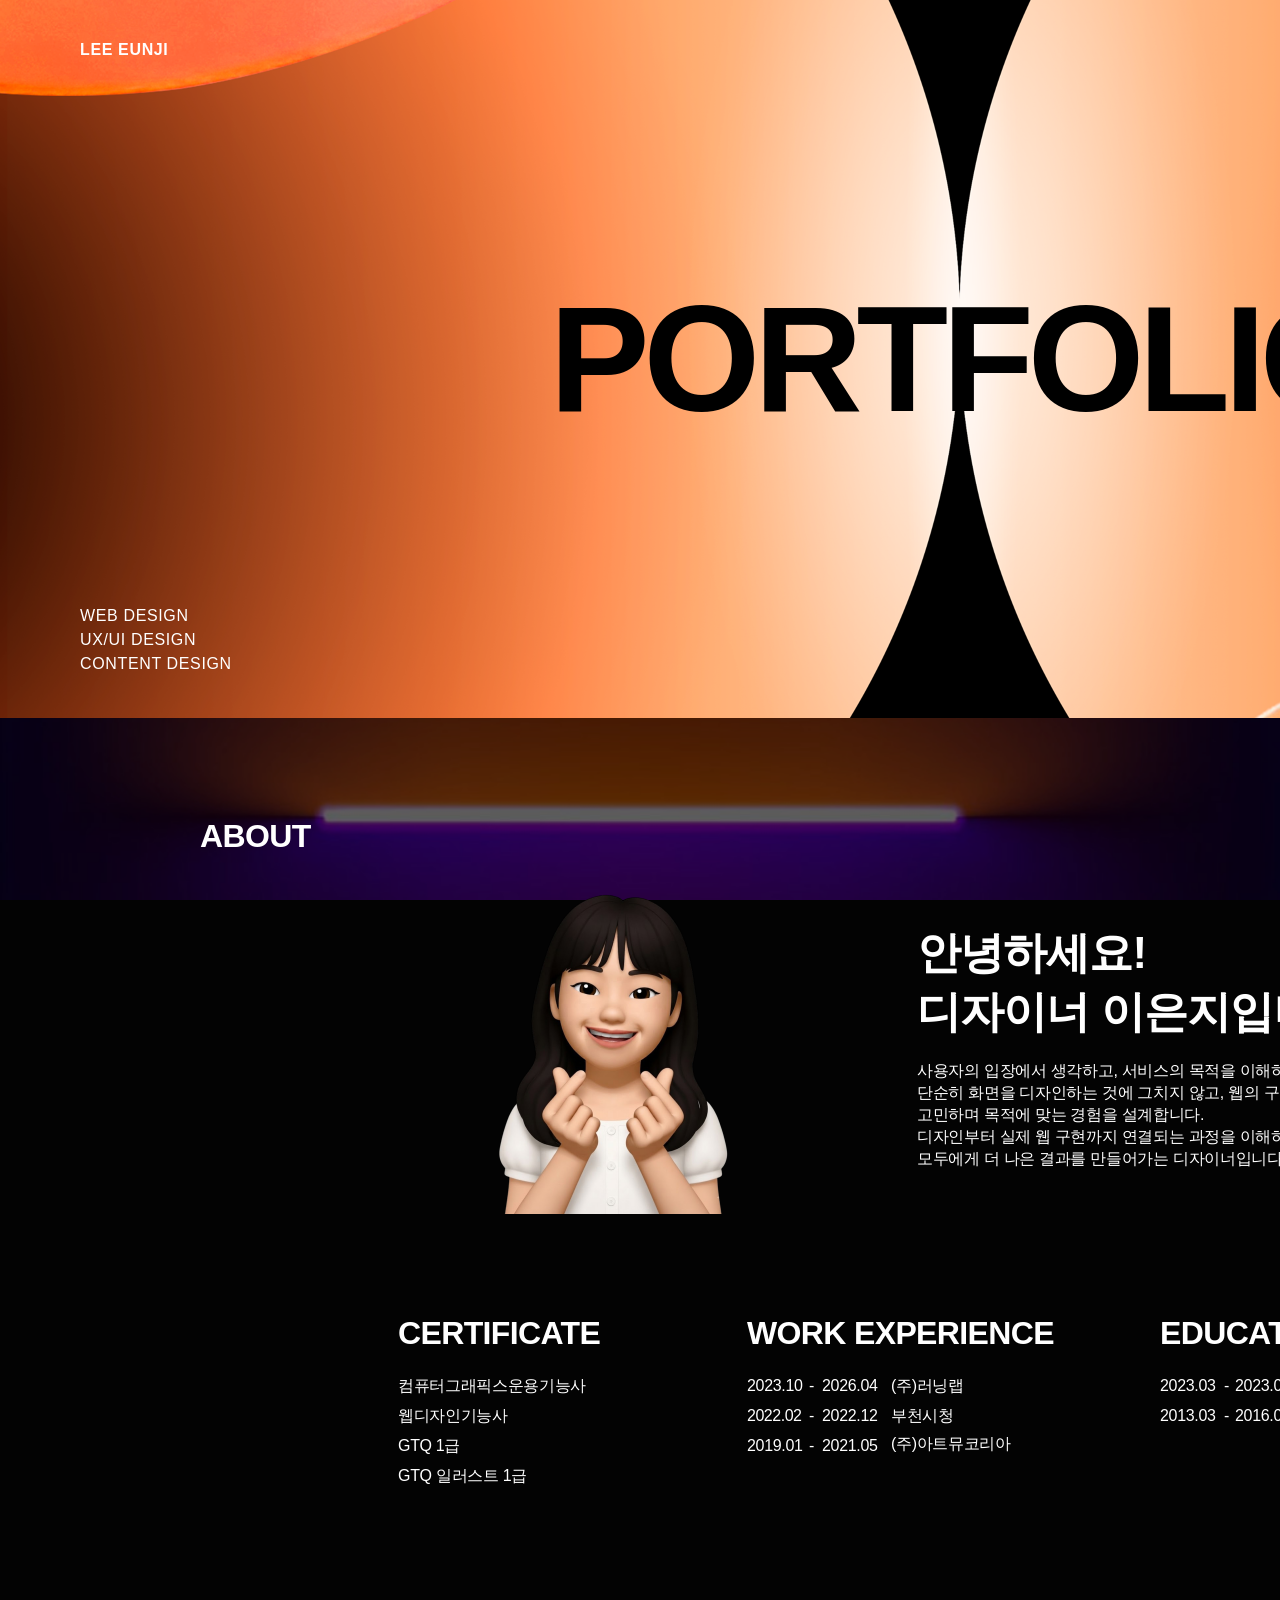
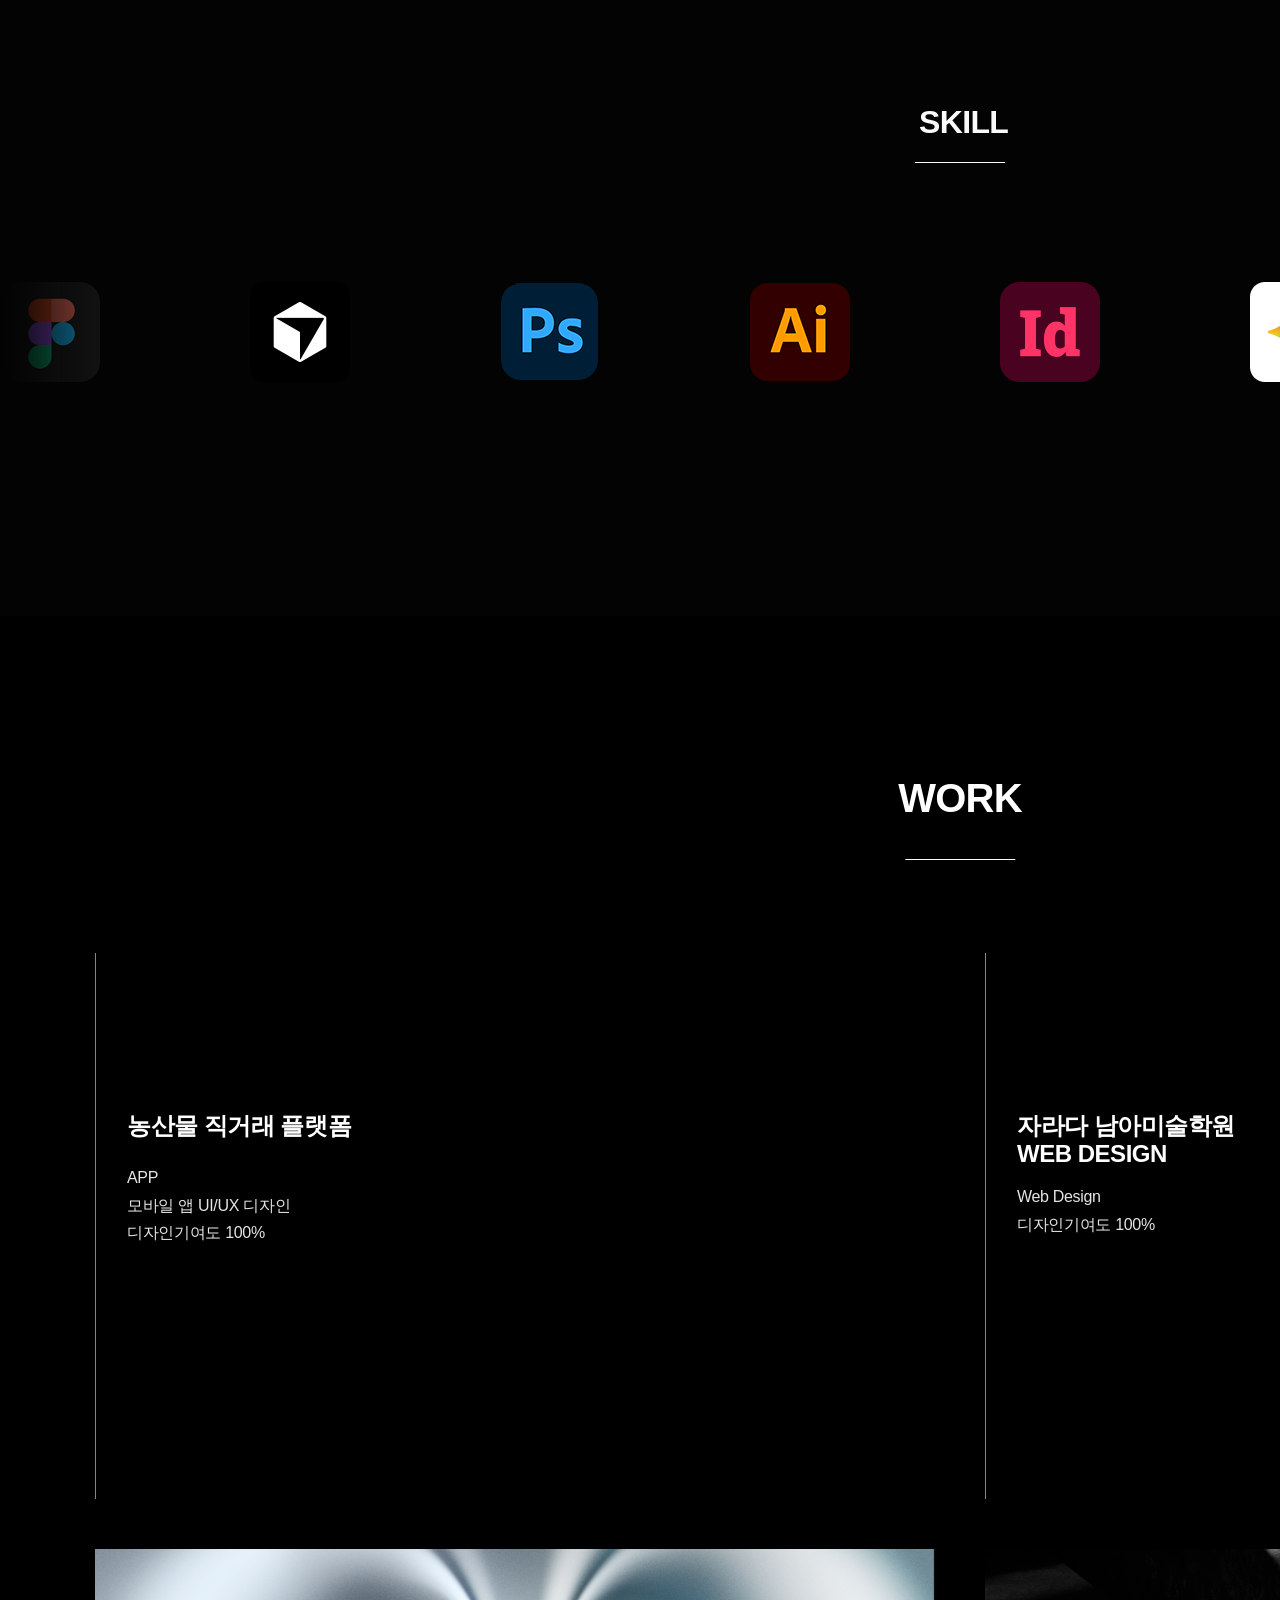
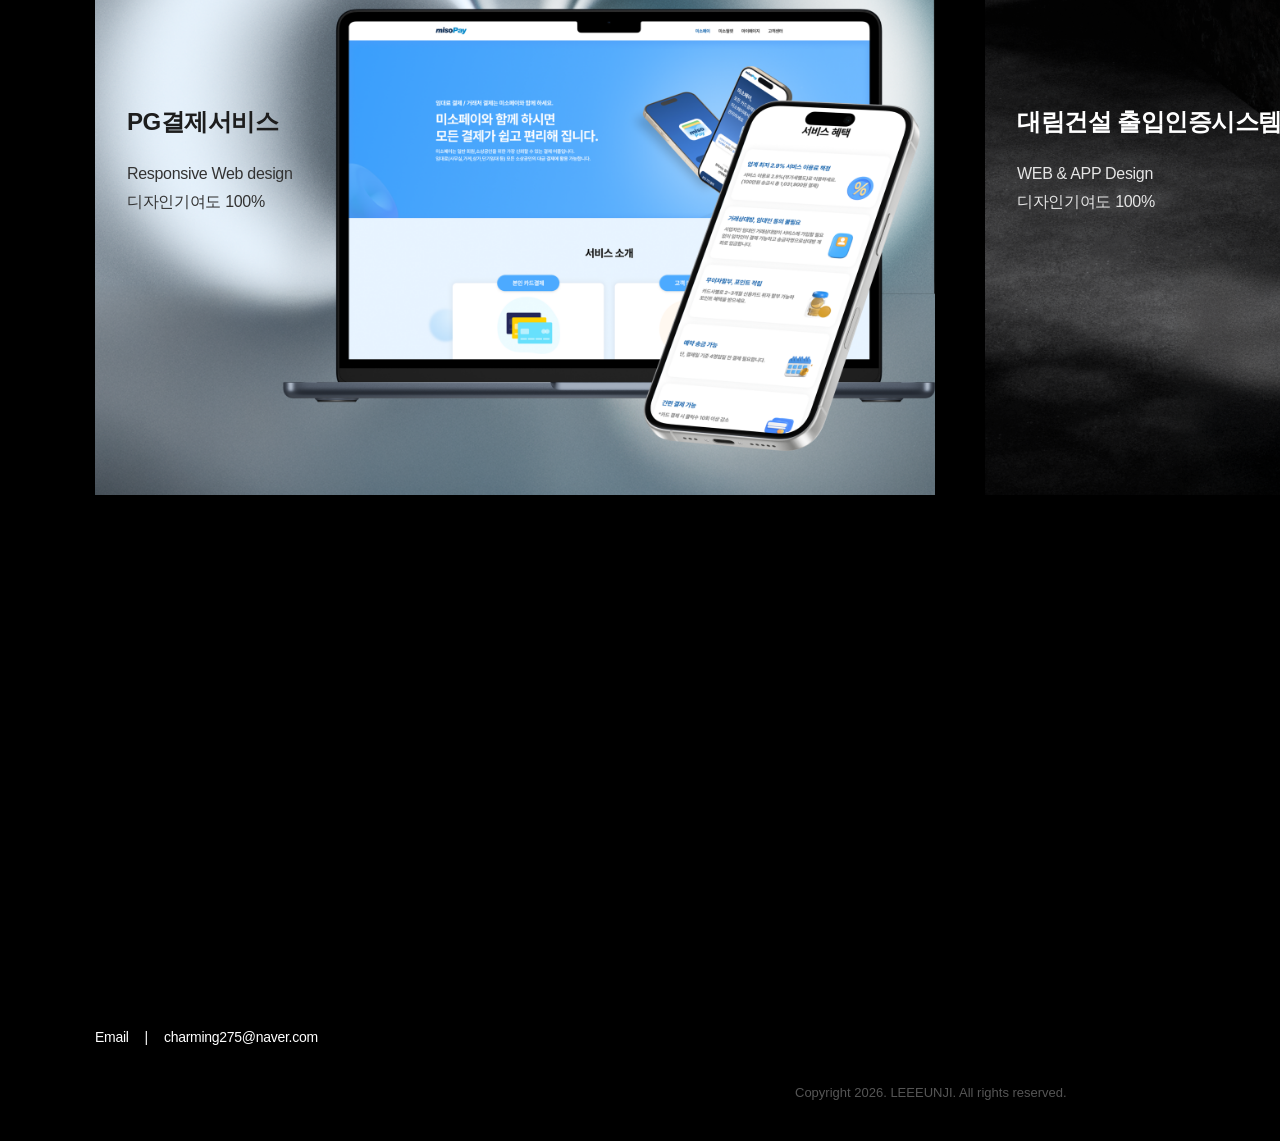
==== index.html @ 6bbb7ae7 "Remove the decorative strokes on the PORTFOLIO title. Co-authored-by: Cursor <cursoragent@cursor.com" ====
<!DOCTYPE html>
<html lang="ko">
<head>
  <meta charset="UTF-8">
  <meta name="viewport" content="width=device-width, initial-scale=1">
  <title>포트폴리오 | 이은지</title>
  <link rel="preconnect" href="https://fonts.googleapis.com">
  <link rel="preconnect" href="https://fonts.gstatic.com" crossorigin>
  <link href="https://fonts.googleapis.com/css2?family=Open+Sans:wght@700&display=swap" rel="stylesheet">
  <link rel="stylesheet" href="https://cdn.jsdelivr.net/gh/orioncactus/pretendard@v1.3.9/dist/web/static/pretendard.min.css">
  <link rel="stylesheet" href="styles.css">
</head>
<body>
  <div class="portfolio">
    <!-- Hero -->
    <section class="hero">
      <div class="hero__bg">
        <img src="images/main.png" alt="">
      </div>

      <header class="hero__header">
        <p class="hero__brand">LEE EUNJI</p>
        <nav class="hero__nav" aria-label="메인 메뉴">
          <a href="#about">ABOUT</a>
          <a href="#work">PROJECT</a>
          <a href="#contact">CONTACK</a>
        </nav>
      </header>

      <h1 class="hero__title">PORTFOLIO</h1>

      <ul class="hero__roles">
        <li>WEB DESIGN</li>
        <li>UX/UI DESIGN</li>
        <li>CONTENT DESIGN</li>
      </ul>
    </section>

    <!-- About + Skill -->
    <div class="about-skill">
      <div class="about-skill__overlay" aria-hidden="true"></div>

      <section class="about" id="about">
        <p class="about__label">ABOUT</p>

        <div class="about__profile">
          <img src="images/magnific_lJJt7z0gv9%201.png" alt="이은지 프로필">
        </div>

        <div class="about__intro">
          <div class="about__greeting">
            <p>안녕하세요!</p>
            <p>디자이너 이은지입니다. </p>
          </div>
          <p class="about__desc">
            사용자의 입장에서 생각하고, 서비스의 목적을 이해하는 디자인을 지향합니다.<br>
            단순히 화면을 디자인하는 것에 그치지 않고, 웹의 구조와 사용자<br class="about__br-mo">
            흐름을 함께 고민하며 목적에 맞는 경험을 설계합니다.<br>
            디자인부터 실제 웹 구현까지 연결되는 과정을 이해하고, 사용자와<br class="about__br-mo">
            서비스 모두에게 더 나은 결과를 만들어가는 디자이너입니다.
          </p>
        </div>

        <div class="about__details">
          <div class="about__certificate">
            <p class="about__block-title">CERTIFICATE</p>
            <p class="about__cert about__cert--1">컴퓨터그래픽스운용기능사</p>
            <p class="about__cert about__cert--2">웹디자인기능사</p>
            <p class="about__cert about__cert--3">GTQ 1급</p>
            <p class="about__cert about__cert--4">GTQ 일러스트 1급</p>
          </div>

          <div class="about__experience">
            <p class="about__block-title">WORK EXPERIENCE</p>
            <div class="about__item about__row--1">
              <p class="about__row about__row--1 about__date-start">2023.10</p>
              <p class="about__row about__row--1 about__date-dash">-</p>
              <p class="about__row about__row--1 about__date-end">2026.04</p>
              <p class="about__row about__row--1 about__place">(주)러닝랩</p>
            </div>
            <div class="about__item about__row--2">
              <p class="about__row about__row--2 about__date-start">2022.02</p>
              <p class="about__row about__row--2 about__date-dash">-</p>
              <p class="about__row about__row--2 about__date-end">2022.12</p>
              <p class="about__row about__row--2 about__place">부천시청</p>
            </div>
            <div class="about__item about__row--3">
              <p class="about__row about__row--3 about__date-start">2019.01</p>
              <p class="about__row about__row--3 about__date-dash">-</p>
              <p class="about__row about__row--3 about__date-end">2021.05</p>
              <p class="about__row about__row--3 about__place">(주)아트뮤코리아 </p>
            </div>
          </div>

          <div class="about__education">
            <p class="about__block-title">EDUCATION</p>
            <div class="about__item about__row--1">
              <p class="about__row about__row--1 about__edu-date-start">2023.03</p>
              <p class="about__row about__row--1 about__edu-date-dash">-</p>
              <p class="about__row about__row--1 about__edu-date-end">2023.07</p>
              <p class="about__row about__row--1 about__edu-place">UI/UX 반응형 웹디자인&amp;웹퍼플리셔</p>
            </div>
            <div class="about__item about__row--2">
              <p class="about__row about__row--2 about__edu-date-start">2013.03</p>
              <p class="about__row about__row--2 about__edu-date-dash">-</p>
              <p class="about__row about__row--2 about__edu-date-end">2016.02</p>
              <p class="about__row about__row--2 about__edu-place">연성대학교 관광영어과</p>
            </div>
          </div>
        </div>
      </section>

      <section class="skill">
        <div class="skill__content">
          <p class="skill__title">SKILL</p>
          <div class="skill__line"></div>
          <div class="skill__marquee">
            <div class="skill__marquee-track">
              <div class="skill__marquee-half">
                <div class="skill__icons-set">
                  <img class="skill__icon" src="images/figma.png" alt="Figma">
                  <img class="skill__icon skill__icon--cursor" src="images/cursor.png" alt="Cursor">
                  <img class="skill__icon skill__icon--ps" src="images/ps.png" alt="Photoshop">
                  <img class="skill__icon skill__icon--ai" src="images/Ai.png" alt="Illustrator">
                  <img class="skill__icon" src="images/indesign.png" alt="InDesign">
                  <img class="skill__icon" src="images/gemini.png" alt="Gemini">
                  <img class="skill__icon" src="images/chatgpt.svg" alt="ChatGPT">
                </div>
                <div class="skill__icons-set" aria-hidden="true">
                  <img class="skill__icon" src="images/figma.png" alt="">
                  <img class="skill__icon skill__icon--cursor" src="images/cursor.png" alt="">
                  <img class="skill__icon skill__icon--ps" src="images/ps.png" alt="">
                  <img class="skill__icon skill__icon--ai" src="images/Ai.png" alt="">
                  <img class="skill__icon" src="images/indesign.png" alt="">
                  <img class="skill__icon" src="images/gemini.png" alt="">
                  <img class="skill__icon" src="images/chatgpt.svg" alt="">
                </div>
                <div class="skill__icons-set" aria-hidden="true">
                  <img class="skill__icon" src="images/figma.png" alt="">
                  <img class="skill__icon skill__icon--cursor" src="images/cursor.png" alt="">
                  <img class="skill__icon skill__icon--ps" src="images/ps.png" alt="">
                  <img class="skill__icon skill__icon--ai" src="images/Ai.png" alt="">
                  <img class="skill__icon" src="images/indesign.png" alt="">
                  <img class="skill__icon" src="images/gemini.png" alt="">
                  <img class="skill__icon" src="images/chatgpt.svg" alt="">
                </div>
              </div>
              <div class="skill__marquee-half" aria-hidden="true">
                <div class="skill__icons-set">
                  <img class="skill__icon" src="images/figma.png" alt="">
                  <img class="skill__icon skill__icon--cursor" src="images/cursor.png" alt="">
                  <img class="skill__icon skill__icon--ps" src="images/ps.png" alt="">
                  <img class="skill__icon skill__icon--ai" src="images/Ai.png" alt="">
                  <img class="skill__icon" src="images/indesign.png" alt="">
                  <img class="skill__icon" src="images/gemini.png" alt="">
                  <img class="skill__icon" src="images/chatgpt.svg" alt="">
                </div>
                <div class="skill__icons-set">
                  <img class="skill__icon" src="images/figma.png" alt="">
                  <img class="skill__icon skill__icon--cursor" src="images/cursor.png" alt="">
                  <img class="skill__icon skill__icon--ps" src="images/ps.png" alt="">
                  <img class="skill__icon skill__icon--ai" src="images/Ai.png" alt="">
                  <img class="skill__icon" src="images/indesign.png" alt="">
                  <img class="skill__icon" src="images/gemini.png" alt="">
                  <img class="skill__icon" src="images/chatgpt.svg" alt="">
                </div>
                <div class="skill__icons-set">
                  <img class="skill__icon" src="images/figma.png" alt="">
                  <img class="skill__icon skill__icon--cursor" src="images/cursor.png" alt="">
                  <img class="skill__icon skill__icon--ps" src="images/ps.png" alt="">
                  <img class="skill__icon skill__icon--ai" src="images/Ai.png" alt="">
                  <img class="skill__icon" src="images/indesign.png" alt="">
                  <img class="skill__icon" src="images/gemini.png" alt="">
                  <img class="skill__icon" src="images/chatgpt.svg" alt="">
                </div>
              </div>
            </div>
          </div>
          <div class="skill__grid">
            <div class="skill__grid-row">
              <img class="skill__icon" src="images/figma.png" alt="Figma">
              <img class="skill__icon skill__icon--cursor" src="images/cursor.png" alt="Cursor">
              <img class="skill__icon skill__icon--ps" src="images/ps.png" alt="Photoshop">
              <img class="skill__icon" src="images/indesign.png" alt="InDesign">
            </div>
            <div class="skill__grid-row">
              <img class="skill__icon skill__icon--ai" src="images/Ai.png" alt="Illustrator">
              <img class="skill__icon" src="images/gemini.png" alt="Gemini">
              <img class="skill__icon" src="images/chatgpt.svg" alt="ChatGPT">
            </div>
          </div>
        </div>
      </section>
    </div>

    <!-- Work -->
    <section class="work" id="work">
      <div class="work__header">
        <p class="work__title">WORK</p>
        <div class="work__line"></div>
      </div>

      <a href="works/farm-platform.html" class="work__card work__card--1">
        <div class="work__card-bg" aria-hidden="true">
          <picture>
            <source media="(max-width: 768px)" srcset="images/work-farm-mo.png">
            <img src="images/work-farm.png" alt="">
          </picture>
          <div class="work__card-overlay"></div>
        </div>
        <p class="work__card-title">농산물 직거래 플랫폼</p>
        <p class="work__card-meta work__card-meta--1">APP</p>
        <p class="work__card-meta work__card-meta--2">모바일 앱 UI/UX 디자인</p>
        <p class="work__card-meta work__card-meta--3">디자인기여도 100%</p>
      </a>

      <a href="works/jarada.html" class="work__card work__card--2">
        <div class="work__card-bg" aria-hidden="true">
          <picture>
            <source media="(max-width: 768px)" srcset="images/work-jarada-mo.png">
            <img src="images/work-jarada.png" alt="">
          </picture>
          <div class="work__card-overlay"></div>
        </div>
        <p class="work__card-title">자라다 남아미술학원</p>
        <p class="work__card-title work__card-title--line2">WEB DESIGN</p>
        <p class="work__card-meta work__card-meta--1">Web Design</p>
        <p class="work__card-meta work__card-meta--2">디자인기여도 100%</p>
      </a>

      <a href="works/misopay.html" class="work__card work__card--3">
        <div class="work__card-bg" aria-hidden="true">
          <picture>
            <source media="(max-width: 768px)" srcset="images/work-misopay-mo.png">
            <img src="images/work-misopay.png" alt="">
          </picture>
        </div>
        <p class="work__card-title work__card-title--dark">PG결제서비스</p>
        <p class="work__card-meta work__card-meta--dark work__card-meta--1">Responsive Web design</p>
        <p class="work__card-meta work__card-meta--dark work__card-meta--2">디자인기여도 100%</p>
      </a>

      <a href="works/daerim.html" class="work__card work__card--4">
        <div class="work__card-bg" aria-hidden="true">
          <img src="images/work-daerim.png" alt="">
          <div class="work__card-overlay work__card-overlay--light"></div>
        </div>
        <p class="work__card-title">대림건설 출입인증시스템</p>
        <p class="work__card-meta work__card-meta--1">WEB &amp; APP Design</p>
        <p class="work__card-meta work__card-meta--2">디자인기여도 100%</p>
      </a>
    </section>

    <footer class="footer" id="contact">
      <div class="footer__email">
        <p class="footer__email-label">Email</p>
        <p class="footer__email-sep">|</p>
        <a class="footer__email-address" href="mailto:charming275@naver.com">charming275@naver.com</a>
      </div>
      <p class="footer__copy">Copyright 2026. LEEEUNJI. All rights reserved.</p>
    </footer>
  </div>
</body>
</html>
---- styles.css ----
*,
*::before,
*::after {
  box-sizing: border-box;
  margin: 0;
  padding: 0;
}

body {
  background: #050505;
  min-width: 1920px;
}

.portfolio {
  width: 1920px;
  margin: 0 auto;
  background: #ffffff;
  position: relative;
}

/* Hero - 718px */
.hero {
  position: relative;
  width: 1920px;
  height: 718px;
  overflow: hidden;
}

.hero__bg {
  position: absolute;
  inset: 0;
  pointer-events: none;
}

.hero__bg img {
  position: absolute;
  width: 100%;
  height: 100%;
  max-width: none;
  object-fit: cover;
}

.hero__header {
  position: absolute;
  top: 42px;
  left: 80px;
  right: 80px;
  z-index: 2;
  display: flex;
  align-items: center;
  justify-content: space-between;
}

.hero__brand,
.hero__nav a {
  font-family: 'Pretendard', sans-serif;
  font-weight: 600;
  font-size: 16px;
  line-height: 1;
  letter-spacing: 0.04em;
  color: #ffffff;
  text-decoration: none;
}

.hero__nav {
  display: flex;
  align-items: center;
  gap: 48px;
}

.hero__title {
  position: absolute;
  left: 50%;
  top: 50%;
  transform: translate(-50%, -50%);
  z-index: 2;
  margin: 0;
  font-family: 'Pretendard', sans-serif;
  font-weight: 800;
  font-size: 150px;
  line-height: 1;
  letter-spacing: -0.04em;
  color: #000000;
  white-space: nowrap;
}

.hero__roles {
  position: absolute;
  left: 80px;
  bottom: 42px;
  z-index: 2;
  list-style: none;
}

.hero__roles li {
  font-family: 'Pretendard', sans-serif;
  font-weight: 500;
  font-size: 16px;
  line-height: 1.5;
  letter-spacing: 0.04em;
  color: #ffffff;
}

/* About + Skill */
.about-skill {
  position: relative;
  width: 1920px;
  height: 1498px;
  background-color: #050505;
  background-image: url('images/about-skill-bg.png');
  background-size: cover;
  background-position: center bottom;
  background-repeat: no-repeat;
  background-attachment: fixed;
}

.about-skill__overlay {
  position: absolute;
  inset: 0;
  background: rgba(0, 0, 0, 0.4);
  pointer-events: none;
  z-index: 0;
}

/* About Me */
.about {
  position: relative;
  z-index: 1;
  width: 1920px;
  height: 986px;
  overflow: hidden;
}

.about__label {
  position: absolute;
  left: 200px;
  top: 100px;
  font-family: 'Pretendard', sans-serif;
  font-weight: 700;
  font-size: 32px;
  line-height: normal;
  letter-spacing: -0.64px;
  color: #ffffff;
  white-space: nowrap;
}

.about__profile {
  position: absolute;
  left: 498px;
  top: 328px;
  transform: translateY(-50%);
  width: 230px;
  height: 336px;
  overflow: hidden;
}

.about__profile img {
  width: 100%;
  height: 100%;
  object-fit: cover;
  object-position: center top;
}

.about__intro {
  position: absolute;
  left: 917px;
  top: 328px;
  transform: translateY(-50%);
  width: 560px;
  height: 244px;
  color: #ffffff;
}

.about__greeting {
  position: absolute;
  top: 0;
  left: 0;
  font-family: 'Pretendard', sans-serif;
  font-weight: 700;
  font-size: 44px;
  line-height: normal;
  letter-spacing: -0.88px;
  white-space: nowrap;
}

.about__greeting p + p {
  margin-top: 0;
}

.about__desc {
  position: absolute;
  top: 136px;
  left: 0;
  right: 0;
  font-family: 'Pretendard', sans-serif;
  font-weight: 500;
  font-size: 16px;
  line-height: 22px;
  letter-spacing: -0.32px;
  text-align: left;
  word-break: keep-all;
  overflow-wrap: break-word;
}

.about__br-mo {
  display: none;
}

.about__details {
  position: absolute;
  left: 50%;
  top: 597px;
  transform: translateX(-50%);
  width: 1124px;
  height: 172px;
}

.about__block-title {
  position: absolute;
  font-family: 'Pretendard', sans-serif;
  font-weight: 700;
  font-size: 32px;
  line-height: normal;
  letter-spacing: -0.64px;
  color: #ffffff;
  white-space: nowrap;
}

.about__certificate .about__block-title {
  left: 0;
  top: 0;
}

.about__cert {
  position: absolute;
  left: 0;
  font-family: 'Pretendard', sans-serif;
  font-weight: 500;
  font-size: 16px;
  line-height: 22px;
  letter-spacing: -0.32px;
  color: #ffffff;
  white-space: nowrap;
}

.about__cert--1 { top: 60px; }
.about__cert--2 { top: 90px; }
.about__cert--3 { top: 120px; }
.about__cert--4 { top: 150px; }

.about__experience .about__block-title {
  left: 349px;
  top: 0;
}

.about__education .about__block-title {
  left: 762px;
  top: 0;
}

.about__experience p:not(.about__block-title),
.about__education p:not(.about__block-title) {
  position: absolute;
  font-family: 'Pretendard', sans-serif;
  font-weight: 500;
  font-size: 16px;
  line-height: 22px;
  color: #ffffff;
  white-space: nowrap;
}

.about__experience .about__row--1 { top: 60px; }
.about__experience .about__row--2 { top: 90px; }
.about__experience .about__row--3 { top: 120px; }
.about__experience .about__row--3.about__place { top: 118px; }

.about__experience .about__date-start { left: 349px; letter-spacing: -0.32px; }
.about__experience .about__date-dash { left: 411px; letter-spacing: -0.32px; }
.about__experience .about__date-end { left: 424px; letter-spacing: -0.32px; }
.about__experience .about__place { left: 493px; letter-spacing: -0.32px; }
.about__experience .about__row--2.about__date-start { letter-spacing: -0.48px; }

.about__education .about__row--1 { top: 60px; }
.about__education .about__row--2 { top: 90px; }

.about__education .about__edu-date-start { left: 762px; letter-spacing: -0.32px; }
.about__education .about__edu-date-dash { left: 826px; letter-spacing: -0.32px; }
.about__education .about__edu-date-end { left: 837px; letter-spacing: -0.32px; }
.about__education .about__edu-place { left: 904px; letter-spacing: -0.32px; }

/* Skill */
.skill {
  position: relative;
  z-index: 1;
  width: 1920px;
  height: 512px;
  overflow: hidden;
}

.skill__content {
  position: relative;
  z-index: 1;
  width: 100%;
  height: 100%;
}

.skill__title {
  position: absolute;
  left: calc(50% - 41px);
  top: 0;
  font-family: 'Pretendard', sans-serif;
  font-weight: 700;
  font-size: 32px;
  line-height: normal;
  letter-spacing: -0.64px;
  color: #fafafa;
  white-space: nowrap;
}

.skill__line {
  position: absolute;
  left: 50%;
  top: 58px;
  transform: translateX(-50%);
  width: 90px;
  height: 1px;
  background: #fafafa;
}

.skill__marquee {
  position: absolute;
  left: 0;
  top: 178px;
  width: 100%;
  overflow: hidden;
  -webkit-mask-image: linear-gradient(
    to right,
    transparent 0,
    #000 180px,
    #000 calc(100% - 180px),
    transparent 100%
  );
  mask-image: linear-gradient(
    to right,
    transparent 0,
    #000 180px,
    #000 calc(100% - 180px),
    transparent 100%
  );
}

.skill__marquee-track {
  display: flex;
  width: max-content;
  animation: skill-marquee 55s linear infinite;
  will-change: transform;
}

.skill__marquee-half {
  display: flex;
  flex-shrink: 0;
}

.skill__icons-set {
  display: flex;
  align-items: center;
  gap: 150px;
  flex-shrink: 0;
  padding-right: 150px;
}

.skill__icon {
  width: 100px;
  height: 100px;
  flex-shrink: 0;
  object-fit: contain;
  pointer-events: none;
}

.skill__icon--cursor {
  border-radius: 13px;
}

.skill__grid {
  display: none;
}

.skill__icon--ps,
.skill__icon--ai {
  width: 100px;
  height: 98px;
}

@keyframes skill-marquee {
  from {
    transform: translateX(0);
  }
  to {
    transform: translateX(-50%);
  }
}

@media (prefers-reduced-motion: reduce) {
  .about-skill {
    background-attachment: scroll;
  }

  .skill__marquee-track {
    animation: none;
    transform: none;
  }

  .skill__marquee {
    display: flex;
    justify-content: center;
  }

  .skill__marquee-half:not(:first-child) {
    display: none;
  }

  .skill__icons-set:not(:first-child) {
    display: none;
  }
}

/* Work - 1928px */
.work {
  position: relative;
  width: 1920px;
  height: 1928px;
  background: #000000;
  overflow: hidden;
}

.work__header {
  position: absolute;
  left: 50%;
  top: 160px;
  transform: translateX(-50%);
  display: flex;
  flex-direction: column;
  align-items: center;
}

.work__title {
  font-family: 'Pretendard', sans-serif;
  font-weight: 700;
  font-size: 40px;
  line-height: normal;
  letter-spacing: -0.8px;
  color: #ffffff;
  white-space: nowrap;
}

.work__line {
  width: 110px;
  height: 1px;
  background: #ffffff;
  margin-top: 38px;
}

.work__card {
  position: absolute;
  display: block;
  width: 840px;
  height: 546px;
  overflow: hidden;
  box-shadow: 0px 0px 20px 2px rgba(0, 0, 0, 0.06);
  text-decoration: none;
  color: inherit;
  transition: box-shadow 0.3s ease;
}

.work__card:hover {
  box-shadow: 0px 8px 48px 12px rgba(0, 0, 0, 0.85);
}

.work__card-bg {
  position: absolute;
  inset: 0;
  pointer-events: none;
  overflow: hidden;
}

.work__card-bg img {
  position: absolute;
  width: 113.64%;
  height: 131.12%;
  max-width: none;
  left: -0.01%;
  top: -15.56%;
}

.work__card-overlay {
  position: absolute;
  inset: 0;
  background: rgba(0, 0, 0, 0.3);
  transition: background 0.3s ease;
}

.work__card-overlay--light {
  background: rgba(0, 0, 0, 0.2);
}

.work__card:hover .work__card-overlay {
  background: rgba(0, 0, 0, 0.55);
}

.work__card-title {
  position: absolute;
  left: 32px;
  top: calc(50% - 116px);
  font-family: 'Pretendard', sans-serif;
  font-weight: 800;
  font-size: 24px;
  line-height: normal;
  letter-spacing: -0.48px;
  color: #ffffff;
  white-space: nowrap;
}

.work__card-meta {
  position: absolute;
  left: 32px;
  font-family: 'Pretendard', sans-serif;
  font-weight: 500;
  font-size: 16px;
  line-height: normal;
  letter-spacing: -0.32px;
  color: #e5e5e5;
  white-space: nowrap;
}

.work__card-meta--1 { top: calc(50% - 57px); }
.work__card-meta--2 { top: calc(50% - 30px); }
.work__card-meta--3 { top: calc(50% - 3px); }

.work__card--1 {
  left: 95px;
  top: 337px;
}

.work__card--2 {
  left: 985px;
  top: 337px;
}

.work__card--2 .work__card-bg img {
  width: 111.5%;
  height: 122.53%;
  max-width: none;
  left: -0.04%;
  top: -8.68%;
}

.work__card-title--line2 {
  top: calc(50% - 86px);
}

.work__card--2 .work__card-meta--1 {
  top: calc(50% - 38px);
}

.work__card--2 .work__card-meta--2 {
  top: calc(50% - 11px);
}

.work__card--3 {
  left: 95px;
  top: 933px;
}

.work__card--3 .work__card-bg img {
  width: 100%;
  height: 100%;
  max-width: none;
  left: 0;
  top: 0;
  object-fit: cover;
}

.work__card-title--dark {
  color: #1d1d1d;
}

.work__card-meta--dark {
  color: #333333;
}

.work__card--3 .work__card-meta--1 {
  top: calc(50% - 57px);
}

.work__card--3 .work__card-meta--2 {
  top: calc(50% - 30px);
}

.work__card--4 {
  left: 985px;
  top: 933px;
}

.work__card--4 .work__card-bg img {
  width: 100%;
  height: 100%;
  max-width: none;
  left: 0;
  top: 0;
  object-fit: cover;
}

.work__card--4 .work__card-meta--1 {
  top: calc(50% - 57px);
}

.work__card--4 .work__card-meta--2 {
  top: calc(50% - 30px);
}

/* Work Detail Page */
.portfolio--detail {
  background: #000000;
}

.work-detail {
  position: relative;
  width: 1920px;
  padding-bottom: 407px;
  background: #000000;
  overflow: hidden;
}

.work-detail__back {
  position: absolute;
  left: 60px;
  top: 20px;
  z-index: 10;
  font-family: 'Pretendard', sans-serif;
  font-weight: 300;
  font-size: 40px;
  line-height: 1;
  letter-spacing: -0.8px;
  color: #ffffff;
  text-decoration: none;
}

.work-detail__hero {
  position: absolute;
  left: 646px;
  top: 54px;
  width: 1220px;
  height: 763px;
  overflow: hidden;
  z-index: 1;
}

.work-detail__hero img {
  display: block;
  width: 100%;
  height: 100%;
  object-fit: contain;
}

.work-detail__title,
.work-detail__meta,
.work-detail__overview-title,
.work-detail__overview-text {
  z-index: 2;
}

.work-detail__title {
  position: absolute;
  left: 60px;
  top: 84px;
  width: 441px;
  font-family: 'Pretendard', sans-serif;
  font-weight: 700;
  font-size: 50px;
  line-height: normal;
  letter-spacing: -1px;
  color: #ffffff;
}

.work-detail__title span {
  display: block;
}

.work-detail__meta {
  position: absolute;
  left: 60px;
  top: 244px;
  list-style: none;
}

.work-detail__meta li {
  font-family: 'Pretendard', sans-serif;
  font-weight: 500;
  font-size: 20px;
  line-height: normal;
  letter-spacing: -0.4px;
  color: #cdcdcd;
  white-space: nowrap;
}

.work-detail__meta li + li {
  margin-top: 8px;
}

.work-detail__overview-title {
  position: absolute;
  left: 60px;
  top: 402px;
  font-family: 'Pretendard', sans-serif;
  font-weight: 700;
  font-size: 40px;
  line-height: normal;
  letter-spacing: -0.8px;
  color: #ffffff;
  white-space: nowrap;
}

.work-detail__overview-text {
  position: absolute;
  left: 60px;
  top: 490px;
  width: 536px;
  font-family: 'Pretendard', sans-serif;
  font-weight: 500;
  font-size: 18px;
  line-height: 26px;
  letter-spacing: -0.4px;
  color: #cdcdcd;
}

.work-detail__overview-text--jarada {
  width: 530px;
  letter-spacing: -0.36px;
}

.work-detail__overview-text--misopay {
  width: 440px;
  letter-spacing: -0.36px;
}

.work-detail__overview-text p {
  margin: 0;
}

.work-detail__gallery {
  margin-top: 1011px;
  width: 1920px;
}

.work-detail__gallery--jarada {
  margin-top: 975px;
  display: flex;
  flex-direction: column;
  gap: 80px;
}

.work-detail__gallery--jarada .work-detail__screen--jarada-main {
  width: 1920px;
  margin: 0;
}

.work-detail__gallery--jarada .work-detail__row,
.work-detail__gallery--jarada .work-detail__row + .work-detail__row,
.work-detail__gallery--jarada .work-detail__row:nth-child(3) {
  margin-top: 0;
  gap: 80px;
  justify-content: flex-start;
  align-items: flex-start;
}

.work-detail__stack--jarada {
  display: flex;
  flex-direction: column;
  gap: 80px;
  width: 920px;
  flex-shrink: 0;
}

.work-detail__gallery--jarada .work-detail__screen--jarada-col {
  width: 920px;
  margin: 0;
  flex-shrink: 0;
}

.work-detail__columns {
  display: flex;
  gap: 60px;
  justify-content: center;
  align-items: flex-start;
  width: 100%;
}

.work-detail__column {
  width: 500px;
  flex-shrink: 0;
}

.work-detail__column--stack {
  display: flex;
  flex-direction: column;
  gap: 60px;
}

.work-detail__row {
  display: flex;
  gap: 60px;
  justify-content: center;
  width: 100%;
}

.work-detail__row + .work-detail__row {
  margin-top: 52px;
}

.work-detail__row:nth-child(3) {
  margin-top: 93px;
}

.work-detail__screen {
  width: 390px;
  margin: 0;
  flex-shrink: 0;
}

.work-detail__screen--wide {
  width: 500px;
}

.work-detail__screen img {
  display: block;
  width: 100%;
  height: auto;
}

.work-detail--jarada {
  padding-bottom: 200px;
}

.work-detail--misopay .work-detail__meta {
  top: 304px;
}

.work-detail--misopay .work-detail__overview-title {
  top: 462px;
}

.work-detail--misopay .work-detail__overview-text {
  top: 537px;
}

.work-detail__gallery--misopay {
  margin-top: 905px;
  display: flex;
  flex-direction: column;
  gap: 80px;
}

.work-detail__gallery--misopay .work-detail__row,
.work-detail__gallery--misopay .work-detail__row + .work-detail__row,
.work-detail__gallery--misopay .work-detail__row:nth-child(3) {
  margin-top: 0;
  gap: 54px;
  justify-content: flex-start;
  align-items: flex-start;
}

.work-detail__gallery--misopay .work-detail__row--misopay-main {
  gap: 60px;
}

.work-detail__row--misopay {
  align-items: flex-start;
}

.work-detail__screen--pc {
  width: 500px;
}

.work-detail__screen--mo {
  width: 390px;
}

.work-detail__screen--misopay-main {
  width: 1480px;
  margin: 0;
}

.work-detail__screen--misopay-mobile {
  width: 380px;
  margin: 0;
}

.work-detail__gallery--misopay .work-detail__screen--misopay-sub {
  width: 933px;
  margin: 0;
}

.work-detail--misopay {
  padding-bottom: 200px;
}

.work-detail--misopay .work-detail__title span:not(:first-child) {
  font-size: 44px;
  font-weight: 600;
  letter-spacing: -0.88px;
}

.work-detail__overview-text--misopay p + p {
  margin-top: 12px;
}

.work-detail--daerim .work-detail__meta {
  top: 304px;
}

.work-detail--daerim .work-detail__overview-title {
  top: 462px;
}

.work-detail--daerim .work-detail__overview-text {
  top: 537px;
}

.work-detail__overview-text--daerim {
  width: 499px;
  letter-spacing: -0.36px;
}

.work-detail__overview-text--daerim p:first-child {
  width: 473px;
}

.work-detail__overview-text--daerim p + p {
  margin-top: 8px;
}

.work-detail__title--daerim {
  width: 297px;
}

.work-detail__gallery--daerim {
  margin-top: 977px;
}

.work-detail__gallery--daerim .work-detail__row + .work-detail__row {
  margin-top: 116px;
}

.work-detail__gallery--daerim .work-detail__row--daerim {
  justify-content: flex-start;
  padding-left: 90px;
  box-sizing: border-box;
  flex-wrap: nowrap;
}

.work-detail__gallery--daerim .work-detail__screen--mo {
  width: 390px;
}

.work-detail__gallery--daerim .work-detail__row--daerim-admin {
  padding-left: 90px;
  justify-content: flex-start;
  flex-wrap: nowrap;
}

.work-detail__gallery--daerim .work-detail__screen--admin {
  width: 1280px;
}

.work-detail__gallery--daerim .work-detail__screen--admin-login {
  width: 1120px;
}

.work-detail--daerim {
  padding-bottom: 149px;
}

/* Footer - 197px */
.footer {
  position: relative;
  width: 1920px;
  height: 197px;
  background: #000000;
  overflow: hidden;
}

.footer__email {
  position: absolute;
  left: 95px;
  top: 85px;
  display: flex;
  align-items: center;
  gap: 16px;
  font-family: 'Pretendard', sans-serif;
  font-size: 14px;
  line-height: normal;
  letter-spacing: -0.28px;
  color: #ffffff;
  white-space: nowrap;
}

.footer__email-label,
.footer__email-sep {
  font-weight: 500;
}

.footer__email-address {
  font-weight: 400;
  color: inherit;
  text-decoration: none;
}

.footer__copy {
  position: absolute;
  left: calc(50% - 165px);
  top: 141px;
  font-family: 'Pretendard', sans-serif;
  font-weight: 500;
  font-size: 13px;
  line-height: normal;
  color: #555555;
  white-space: nowrap;
}

@media (max-width: 768px) {
  body {
    min-width: 0;
    overflow-x: hidden;
  }

  .portfolio {
    width: 100%;
    max-width: 100%;
    overflow-x: hidden;
  }

  .hero {
    width: 100%;
    height: 360px;
  }

  .hero__header {
    top: 16px;
    left: 16px;
    right: 16px;
  }

  .hero__brand,
  .hero__nav a {
    font-size: 11px;
    letter-spacing: 0.02em;
  }

  .hero__nav {
    gap: 12px;
  }

  .hero__title {
    font-size: 40px;
    letter-spacing: -0.8px;
  }

  .hero__roles {
    left: 16px;
    bottom: 16px;
  }

  .hero__roles li {
    font-size: 11px;
    line-height: 16px;
    letter-spacing: 0.02em;
  }

  .about-skill {
    width: 100%;
    height: auto;
    background-attachment: scroll;
    background-image: url('images/skill-bg-mo.png');
    background-size: cover;
    background-position: center bottom;
    background-repeat: no-repeat;
  }

  .about-skill__overlay {
    display: none;
  }

  .about {
    width: 100%;
    height: auto;
    overflow: visible;
    padding: 48px 17px 0;
  }

  .about__label,
  .about__profile,
  .about__intro,
  .about__details {
    position: static;
    transform: none;
    left: auto;
    top: auto;
    width: auto;
    height: auto;
  }

  .about__label {
    font-size: 20px;
    font-weight: 700;
    letter-spacing: -0.4px;
    margin-bottom: 32px;
  }

  .about__profile {
    width: 140px;
    height: 204px;
    margin: 0 auto 32px;
  }

  .about__intro {
    margin-bottom: 40px;
  }

  .about__greeting,
  .about__desc {
    position: static;
    left: auto;
    right: auto;
    top: auto;
    white-space: normal;
  }

  .about__greeting {
    font-size: 20px;
    letter-spacing: -0.4px;
    line-height: 23px;
    margin-bottom: 16px;
  }

  .about__desc {
    font-size: 14px;
    font-weight: 500;
    line-height: 24px;
    letter-spacing: -0.28px;
  }

  .about__br-mo {
    display: revert;
  }

  .about__details {
    display: flex;
    flex-direction: column;
    gap: 32px;
    margin-bottom: 48px;
  }

  .about__education { order: 1; }
  .about__experience { order: 2; }
  .about__certificate { order: 3; }

  .about__block-title {
    position: static;
    font-size: 20px;
    font-weight: 700;
    letter-spacing: -0.4px;
    margin-bottom: 12px;
  }

  .about__cert,
  .about__experience p:not(.about__block-title),
  .about__education p:not(.about__block-title) {
    position: static;
    left: auto;
    top: auto;
    white-space: normal;
    font-size: 12px;
    line-height: 20px;
    letter-spacing: -0.24px;
  }

  .about__cert,
  .about__education p:not(.about__block-title) {
    font-size: 14px;
    letter-spacing: -0.28px;
  }

  .about__item {
    display: flex;
    flex-wrap: wrap;
    align-items: baseline;
    column-gap: 6px;
    row-gap: 2px;
    margin-top: 6px;
  }

  .about__cert + .about__cert {
    margin-top: 6px;
  }

  .skill {
    width: 100%;
    height: auto;
    overflow: visible;
    padding: 40px 28px 48px;
    background: none;
  }

  .skill__title,
  .skill__line {
    position: static;
    transform: none;
    left: auto;
    top: auto;
  }

  .skill__title {
    text-align: center;
    font-size: 20px;
    font-weight: 700;
    letter-spacing: -0.4px;
  }

  .skill__line {
    width: 56px;
    margin: 10px auto 0;
  }

  .skill__marquee {
    display: none;
  }

  .skill__grid {
    display: grid;
    grid-template-columns: repeat(4, 50px);
    justify-content: space-between;
    width: 100%;
    margin-top: 40px;
    row-gap: 56px;
  }

  .skill__grid-row {
    display: contents;
  }

  .skill__grid .skill__icon,
  .skill__grid .skill__icon--ps,
  .skill__grid .skill__icon--ai {
    width: 50px;
    height: 50px;
  }

  .work {
    width: 100%;
    height: auto;
    overflow: visible;
    display: flex;
    flex-direction: column;
    align-items: stretch;
    padding: 48px 0 0;
  }

  .work__header {
    position: static;
    transform: none;
    left: auto;
    top: auto;
    margin-bottom: 28px;
  }

  .work__title {
    font-size: 20px;
    font-weight: 700;
    letter-spacing: -0.4px;
  }

  .work__line {
    width: 64px;
    margin-top: 12px;
  }

  .work__card,
  .work__card--1,
  .work__card--2,
  .work__card--3,
  .work__card--4 {
    position: relative;
    left: auto;
    top: auto;
    width: 100%;
    height: auto;
    aspect-ratio: 402 / 220;
    margin-bottom: 0;
    box-shadow: none;
  }

  .work__card-bg picture,
  .work__card-bg img,
  .work__card--2 .work__card-bg img,
  .work__card--3 .work__card-bg img,
  .work__card--4 .work__card-bg img {
    position: absolute;
    width: 100%;
    height: 100%;
    left: 0;
    top: 0;
    object-fit: cover;
  }

  .work__card-title,
  .work__card-title--line2 {
    left: 16px;
    top: 54px;
    font-size: 16px;
    letter-spacing: -0.32px;
    white-space: normal;
  }

  .work__card--2 .work__card-title {
    top: 42px;
  }

  .work__card--2 .work__card-title--line2 {
    top: 64px;
  }

  .work__card-meta {
    left: 16px;
    font-size: 12px;
    letter-spacing: -0.24px;
    white-space: normal;
  }

  .work__card-meta--1,
  .work__card--2 .work__card-meta--1,
  .work__card--3 .work__card-meta--1,
  .work__card--4 .work__card-meta--1 {
    top: 92px;
  }

  .work__card--2 .work__card-meta--1 {
    top: 100px;
  }

  .work__card-meta--2,
  .work__card--2 .work__card-meta--2,
  .work__card--3 .work__card-meta--2,
  .work__card--4 .work__card-meta--2 {
    top: 112px;
  }

  .work__card--2 .work__card-meta--2 {
    top: 120px;
  }

  .work__card-meta--3 {
    top: 132px;
  }

  .footer {
    width: 100%;
    height: auto;
    padding: 16px 24px 24px;
  }

  .footer__email,
  .footer__copy {
    position: static;
    left: auto;
    top: auto;
    transform: none;
    white-space: normal;
  }

  .footer__email {
    justify-content: center;
    gap: 8px;
    font-size: 12px;
    letter-spacing: -0.24px;
    margin-bottom: 16px;
  }

  .footer__copy {
    text-align: center;
    font-size: 12px;
  }

  .portfolio--detail {
    width: 100%;
    background: #000000;
  }

  .work-detail,
  .work-detail--jarada,
  .work-detail--misopay,
  .work-detail--daerim {
    width: 100%;
    padding-bottom: 48px;
    overflow: visible;
  }

  .work-detail__back {
    left: 16px;
    top: 12px;
    font-size: 28px;
    letter-spacing: -0.56px;
  }

  .work-detail__hero {
    position: relative;
    left: auto;
    top: auto;
    width: 100%;
    height: auto;
  }

  .work-detail__hero img {
    width: 100%;
    height: auto;
    object-fit: cover;
  }

  .work-detail__title,
  .work-detail__meta,
  .work-detail__overview-title,
  .work-detail__overview-text,
  .work-detail--misopay .work-detail__meta,
  .work-detail--misopay .work-detail__overview-title,
  .work-detail--misopay .work-detail__overview-text,
  .work-detail--daerim .work-detail__meta,
  .work-detail--daerim .work-detail__overview-title,
  .work-detail--daerim .work-detail__overview-text {
    position: static;
    left: auto;
    top: auto;
    width: auto;
  }

  .work-detail__title,
  .work-detail__title--daerim {
    width: auto;
    margin: 24px 20px 0;
    font-size: 24px;
    letter-spacing: -0.48px;
  }

  .work-detail--misopay .work-detail__title span:not(:first-child) {
    font-size: 24px;
    font-weight: 700;
    letter-spacing: -0.48px;
  }

  .work-detail__meta {
    margin: 12px 20px 0;
  }

  .work-detail__meta li {
    font-size: 12px;
    letter-spacing: -0.24px;
    white-space: normal;
  }

  .work-detail__meta li + li {
    margin-top: 4px;
  }

  .work-detail__overview-title {
    margin: 28px 20px 0;
    font-size: 24px;
    letter-spacing: -0.48px;
  }

  .work-detail__overview-text,
  .work-detail__overview-text--jarada,
  .work-detail__overview-text--misopay,
  .work-detail__overview-text--daerim,
  .work-detail--daerim .work-detail__overview-text,
  .work-detail--daerim .work-detail__overview-text--daerim {
    width: calc(100% - 40px);
    max-width: calc(100% - 40px);
    margin: 12px 20px 0;
    font-size: 12px;
    line-height: 20px;
    letter-spacing: -0.24px;
    box-sizing: border-box;
    overflow-wrap: break-word;
    word-break: keep-all;
  }

  .work-detail--daerim .work-detail__overview-text--daerim p,
  .work-detail--daerim .work-detail__overview-text--daerim p:first-child {
    width: 100%;
    max-width: 100%;
    box-sizing: border-box;
    overflow-wrap: break-word;
    word-break: keep-all;
  }

  .work-detail__overview-text br {
    display: none;
  }

  .work-detail__gallery,
  .work-detail__gallery--jarada,
  .work-detail__gallery--misopay,
  .work-detail__gallery--daerim {
    margin-top: 40px;
    width: 100%;
  }

  .work-detail__row,
  .work-detail__row + .work-detail__row,
  .work-detail__row:nth-child(3),
  .work-detail__gallery--jarada .work-detail__row,
  .work-detail__gallery--misopay .work-detail__row {
    margin-top: 16px;
    gap: 12px;
    padding: 0 20px;
    flex-wrap: wrap;
    width: 100%;
    justify-content: flex-start;
  }

  .work-detail .work-detail__screen,
  .work-detail .work-detail__screen--wide,
  .work-detail .work-detail__screen--pc,
  .work-detail .work-detail__screen--mo,
  .work-detail .work-detail__screen--jarada-main,
  .work-detail .work-detail__screen--jarada-col,
  .work-detail .work-detail__screen--misopay-main,
  .work-detail .work-detail__screen--misopay-mobile,
  .work-detail .work-detail__screen--misopay-sub,
  .work-detail .work-detail__screen--admin,
  .work-detail .work-detail__screen--admin-login {
    width: calc(50% - 6px);
    flex-shrink: 1;
    margin: 0;
  }

  .work-detail__gallery--jarada {
    display: flex;
    flex-direction: column;
    align-items: stretch;
    gap: 40px;
    width: 100%;
  }

  .work-detail__gallery--jarada .work-detail__row,
  .work-detail__gallery--jarada .work-detail__row + .work-detail__row,
  .work-detail__gallery--jarada .work-detail__row:nth-child(3) {
    display: flex;
    flex-direction: column;
    align-items: stretch;
    gap: 40px;
    margin-top: 0;
    padding: 0;
    width: 100%;
  }

  .work-detail__stack--jarada {
    display: flex;
    flex-direction: column;
    align-items: stretch;
    gap: 40px;
    width: 100%;
  }

  .work-detail .work-detail__screen--jarada-main {
    width: 100%;
    max-width: 100%;
    flex-shrink: 0;
  }

  .work-detail .work-detail__screen--jarada-col {
    width: 100%;
    max-width: 100%;
    flex-shrink: 0;
  }

  .work-detail__gallery--jarada .work-detail__screen img {
    width: 100%;
    height: auto;
    object-fit: contain;
    object-position: top center;
  }

  .work-detail__gallery--misopay {
    display: flex;
    flex-direction: column;
    align-items: stretch;
    gap: 40px;
    width: 100%;
  }

  .work-detail__gallery--misopay .work-detail__row--misopay-main {
    display: flex;
    flex-direction: row;
    flex-wrap: nowrap;
    align-items: flex-start;
    justify-content: flex-start;
    gap: calc(60 / 1920 * 100%);
    margin-top: 0;
    padding: 0;
    width: 100%;
  }

  .work-detail .work-detail__screen--misopay-main {
    width: calc(1480 / 1920 * 100%);
    flex-shrink: 0;
  }

  .work-detail .work-detail__screen--misopay-mobile {
    width: calc(380 / 1920 * 100%);
    flex-shrink: 0;
  }

  .work-detail__gallery--misopay .work-detail__row:not(.work-detail__row--misopay-main) {
    display: flex;
    flex-direction: column;
    align-items: stretch;
    gap: 40px;
    margin-top: 0;
    padding: 0;
    width: 100%;
  }

  .work-detail .work-detail__screen--misopay-sub {
    width: 100%;
    max-width: 100%;
    flex-shrink: 0;
  }

  .work-detail__gallery--misopay .work-detail__screen img {
    width: 100%;
    height: auto;
    object-fit: contain;
    object-position: top center;
  }

  .work-detail__gallery--daerim {
    display: flex;
    flex-direction: column;
    align-items: stretch;
    gap: 40px;
    width: 100%;
    padding: 0 20px;
  }

  .work-detail__gallery--daerim .work-detail__row,
  .work-detail__gallery--daerim .work-detail__row + .work-detail__row,
  .work-detail__gallery--daerim .work-detail__row:nth-child(3),
  .work-detail__gallery--daerim .work-detail__row--daerim {
    display: flex;
    flex-direction: row;
    flex-wrap: wrap;
    align-items: flex-start;
    justify-content: flex-start;
    gap: 40px;
    margin-top: 0;
    padding: 0;
    width: 100%;
  }

  .work-detail__gallery--daerim .work-detail__screen--mo {
    width: calc((100% - 40px) / 2);
    flex-shrink: 0;
  }

  .work-detail__gallery--daerim .work-detail__row--daerim-admin {
    flex-direction: column;
    flex-wrap: nowrap;
    align-items: stretch;
  }

  .work-detail .work-detail__screen--admin,
  .work-detail .work-detail__screen--admin-login {
    width: 100%;
    max-width: 100%;
    flex-shrink: 0;
  }

  .work-detail__gallery--daerim .work-detail__screen img {
    width: 100%;
    height: auto;
    object-fit: contain;
    object-position: top center;
  }
}
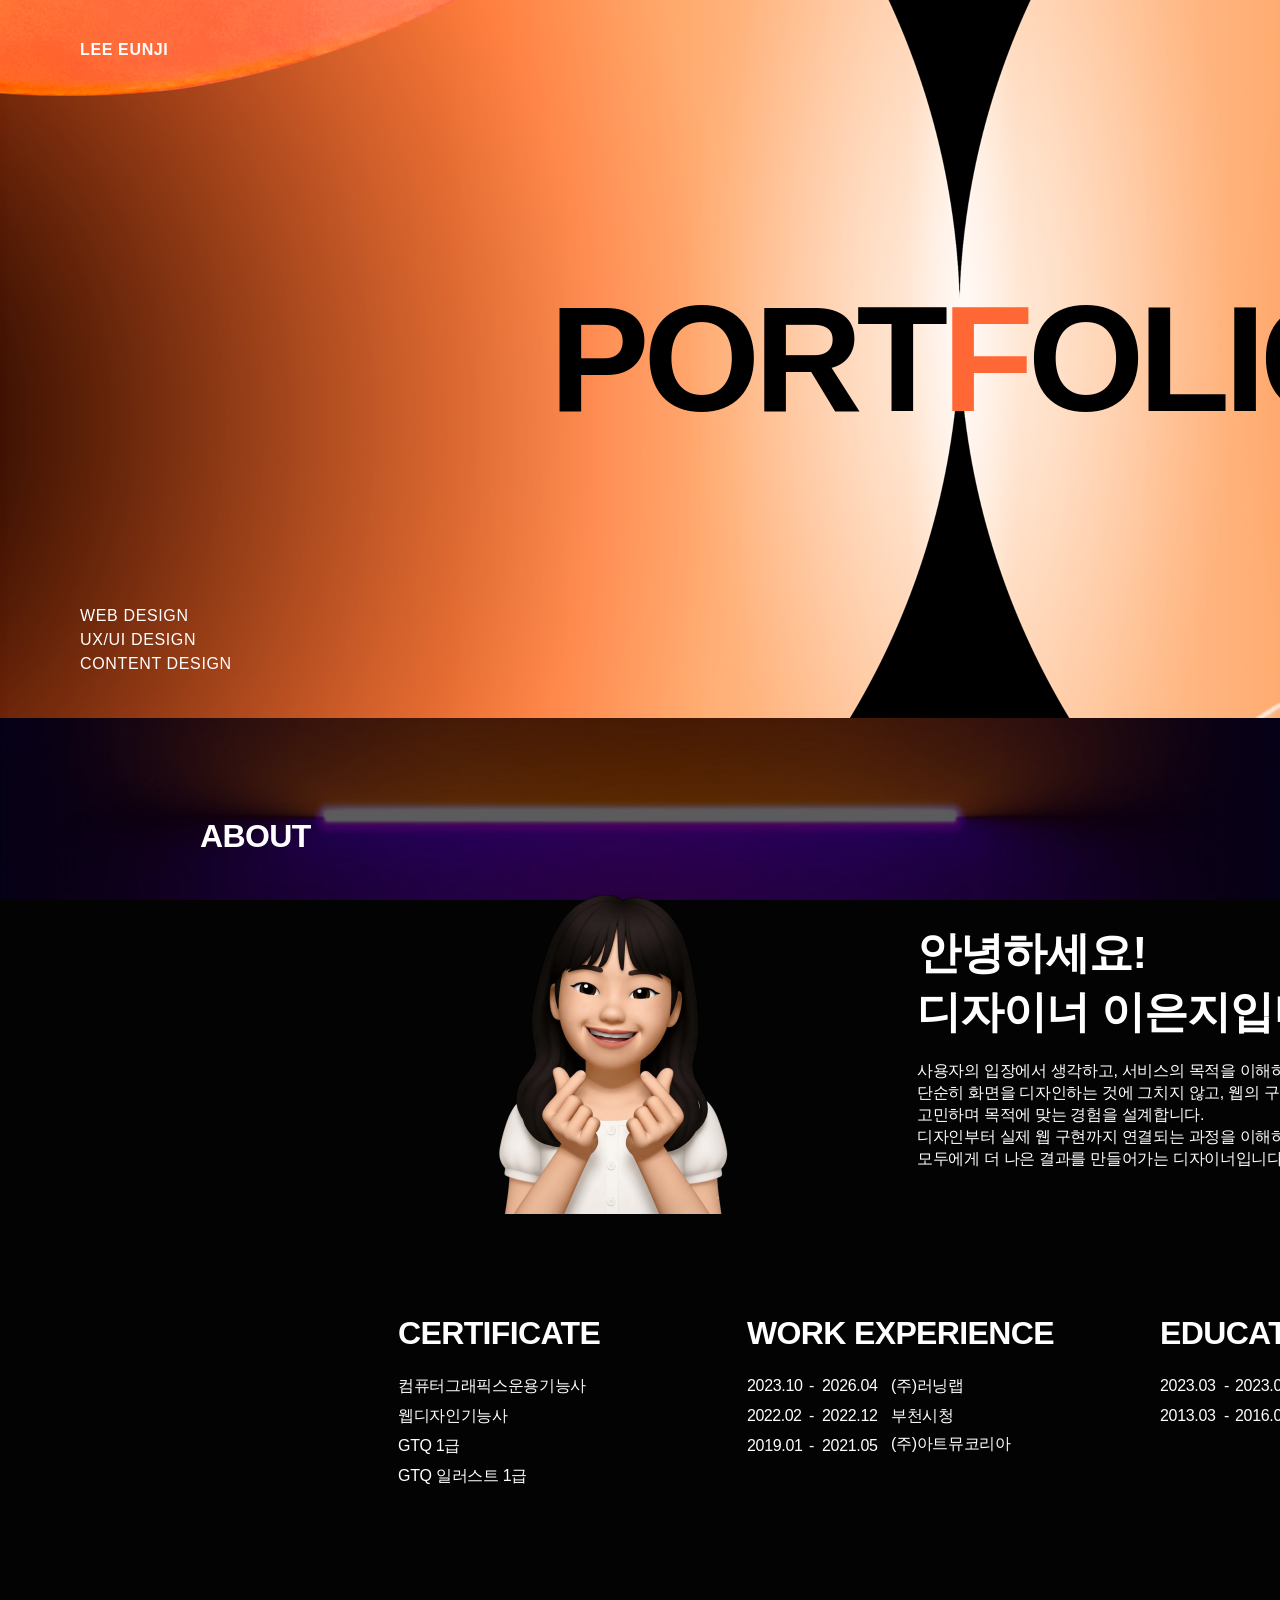
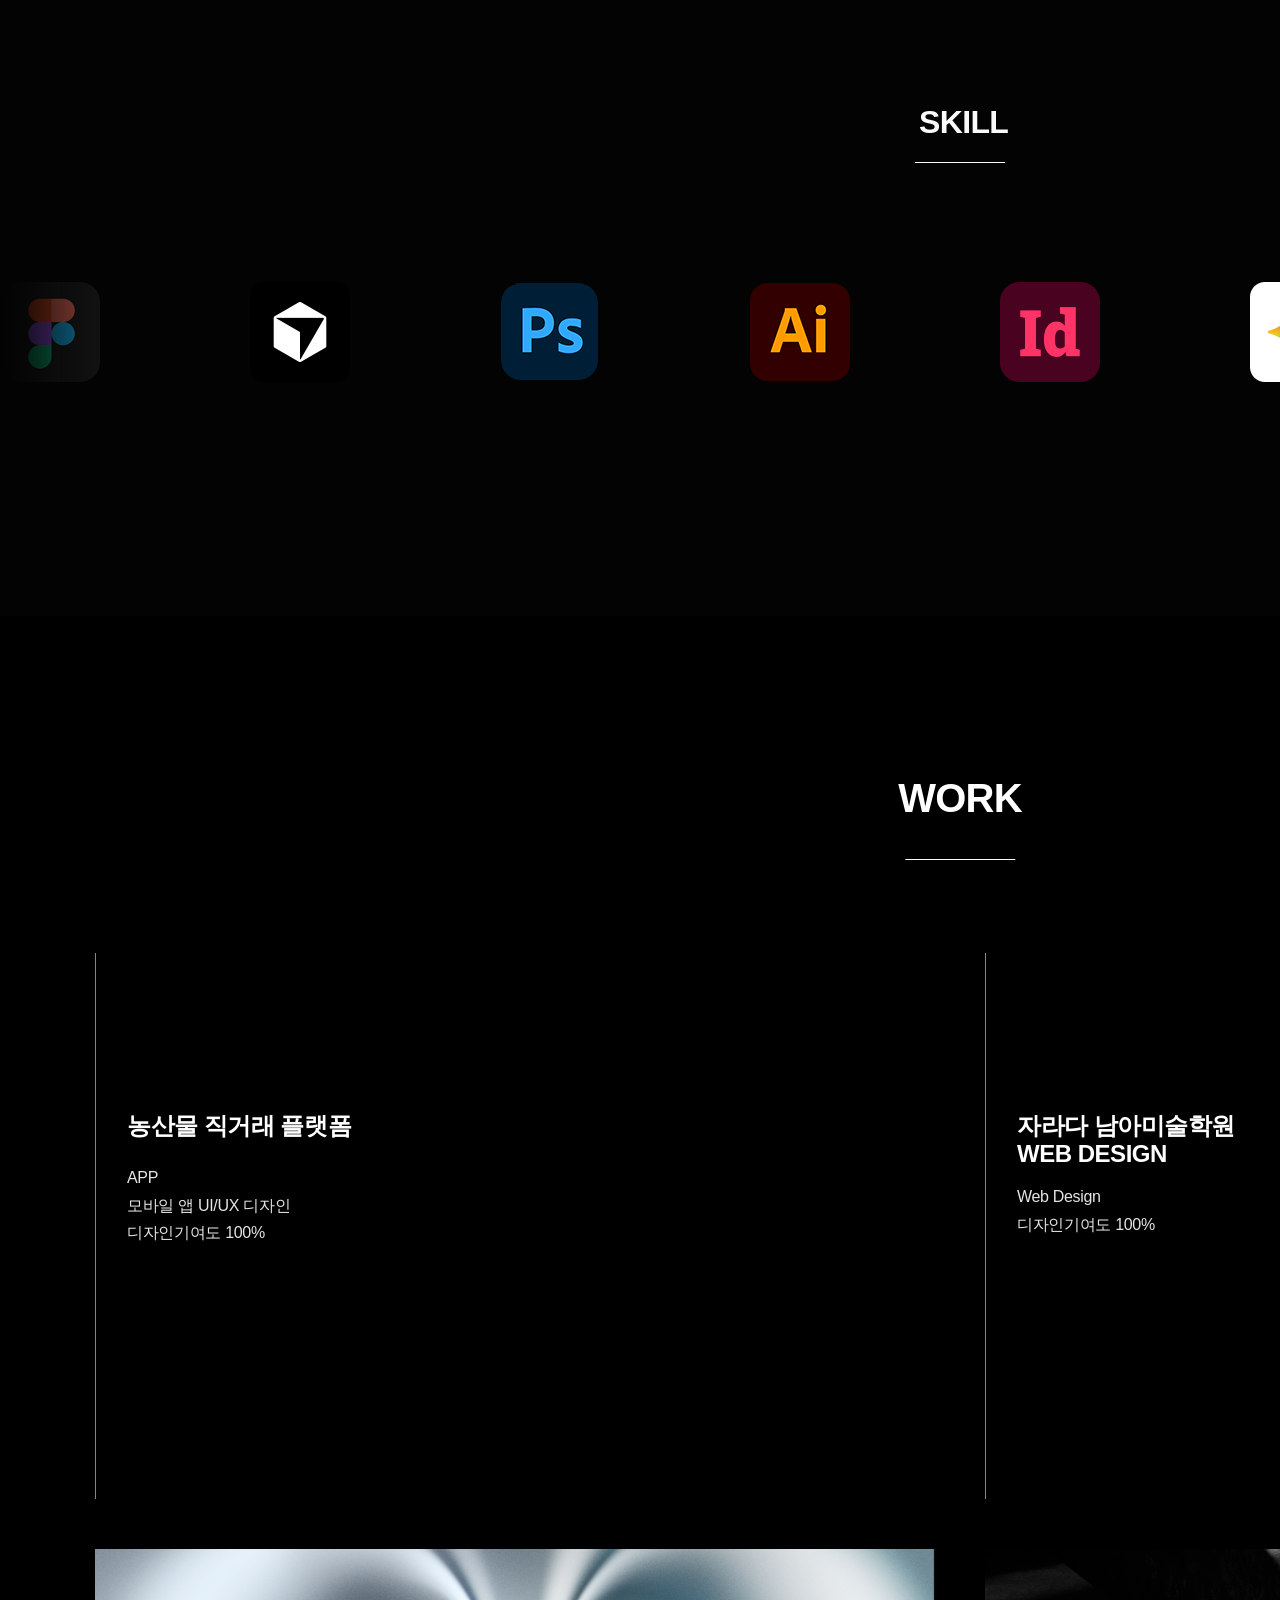
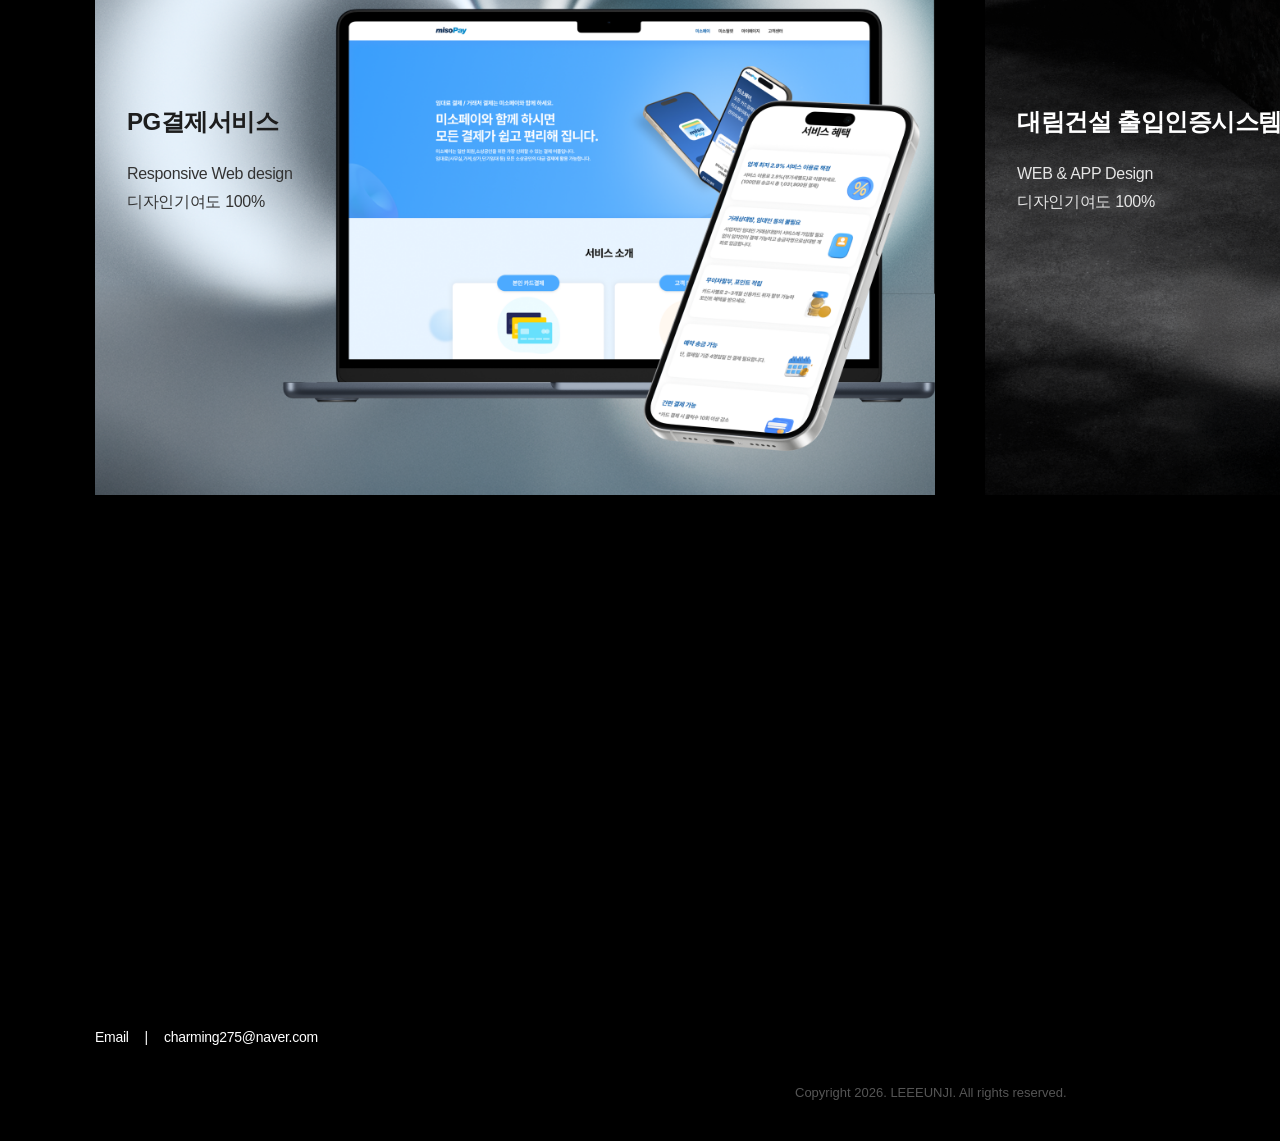
==== commit 423b892e: "Color the F in PORTFOLIO with #FF6734. Co-authored-by: Cursor <cursoragent@cursor.com>" ====
--- a/index.html
+++ b/index.html
@@ -27,7 +27,7 @@
         </nav>
       </header>
 
-      <h1 class="hero__title">PORTFOLIO</h1>
+      <h1 class="hero__title">PORT<span class="hero__title-f">F</span>OLIO</h1>
 
       <ul class="hero__roles">
         <li>WEB DESIGN</li>
--- a/styles.css
+++ b/styles.css
@@ -82,6 +82,10 @@
   letter-spacing: -0.04em;
   color: #000000;
   white-space: nowrap;
+}
+
+.hero__title-f {
+  color: #FF6734;
 }
 
 .hero__roles {
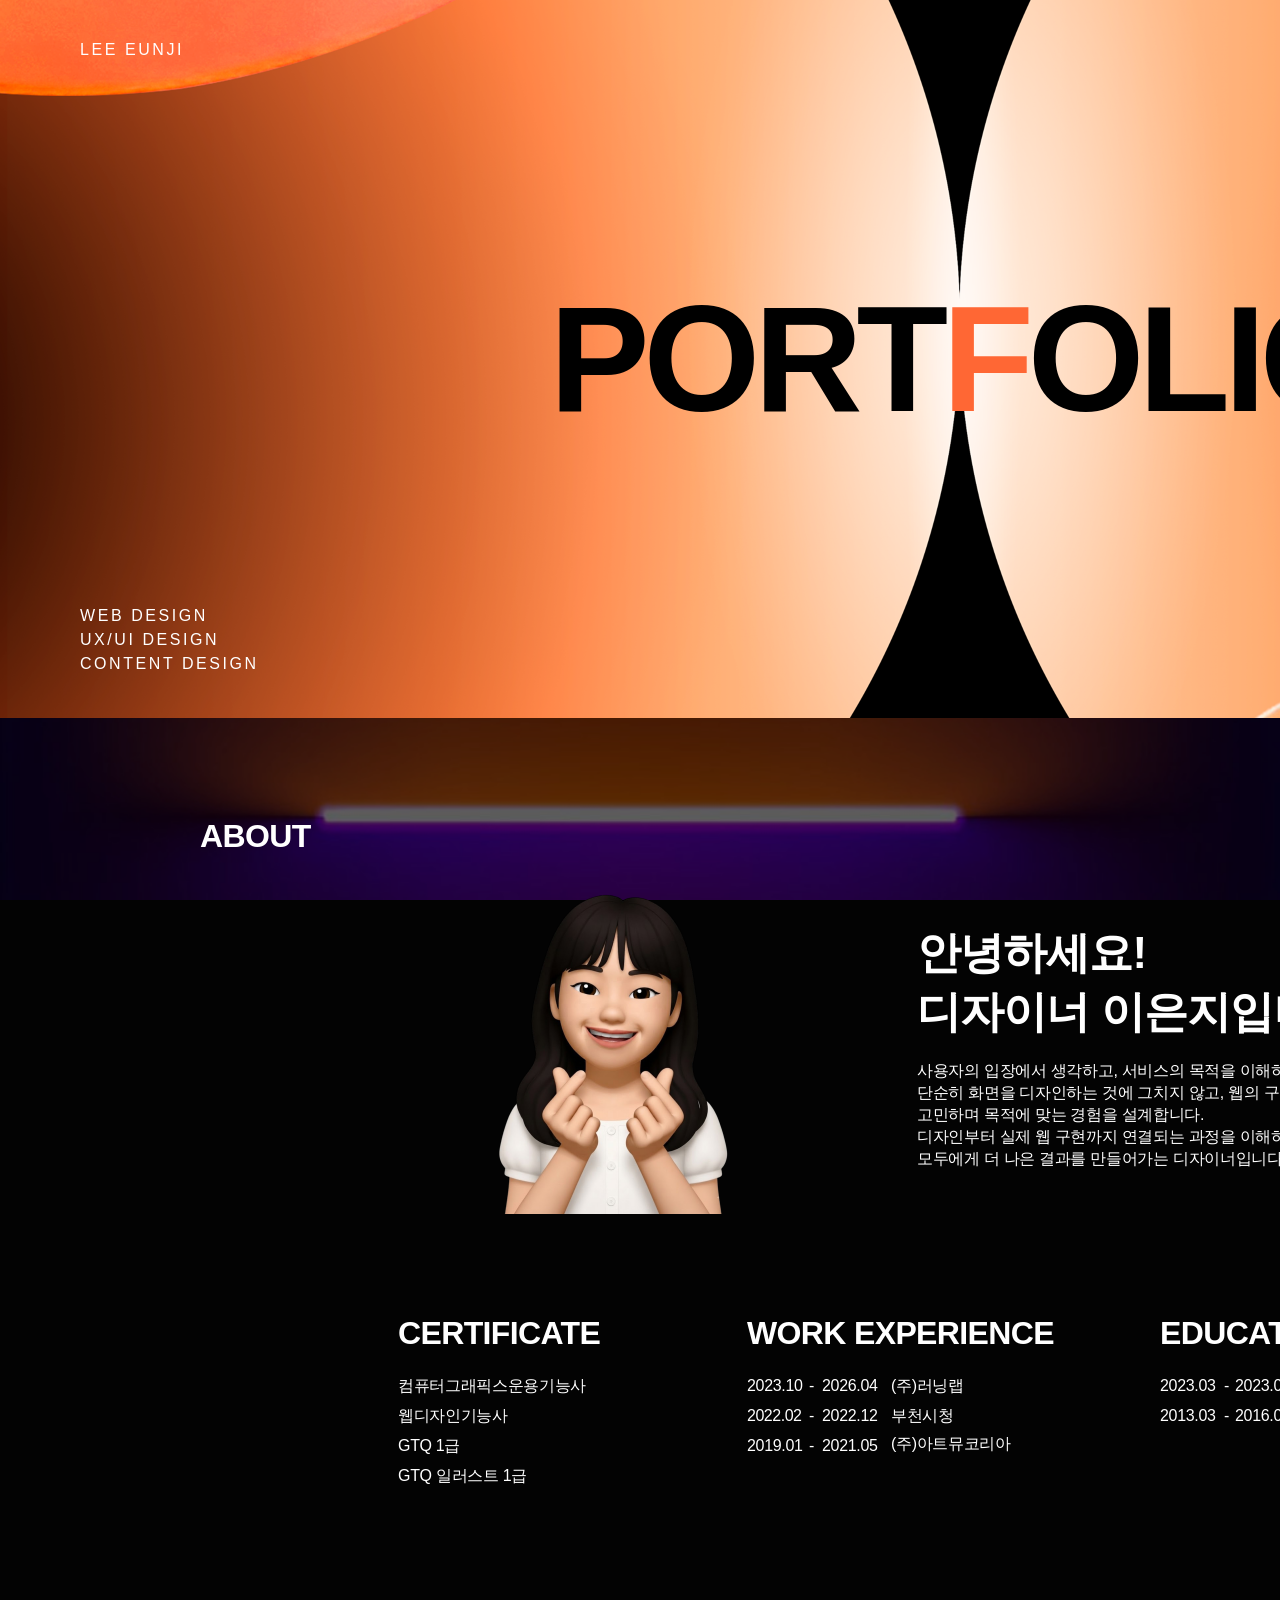
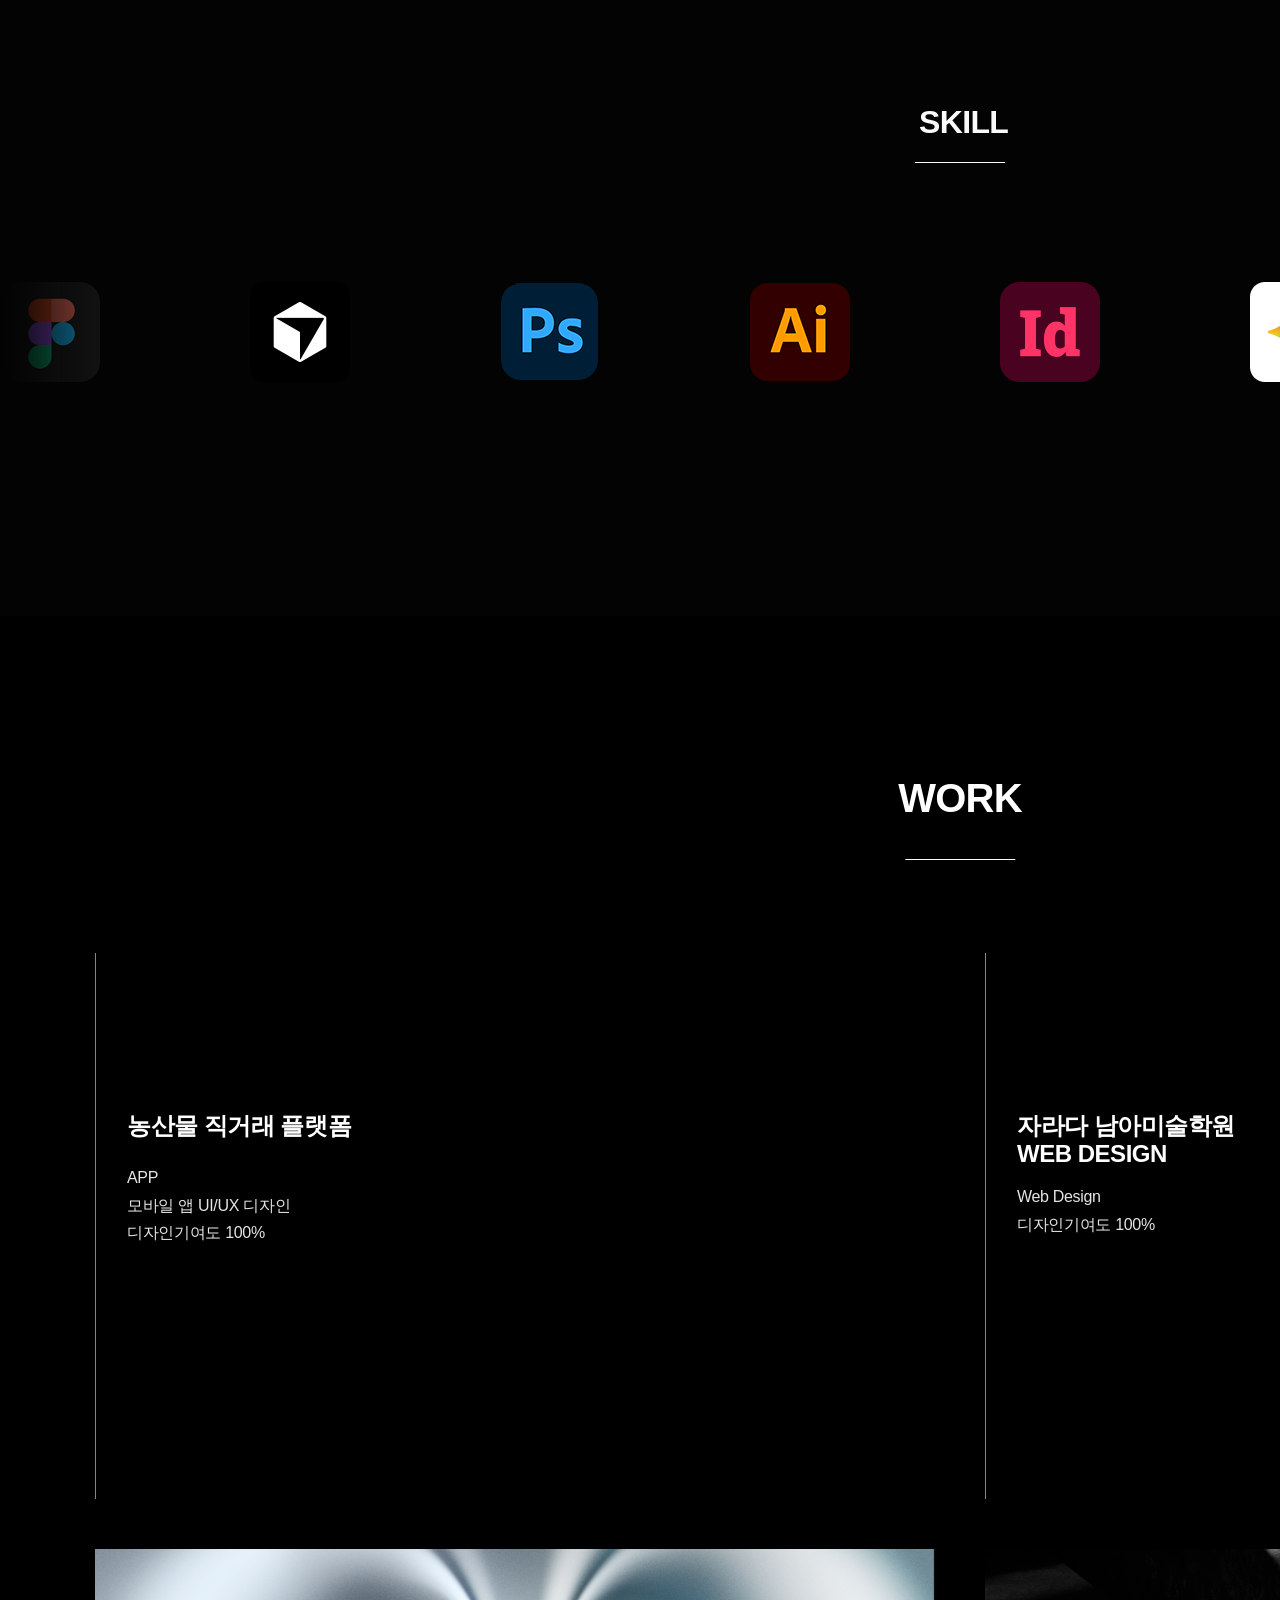
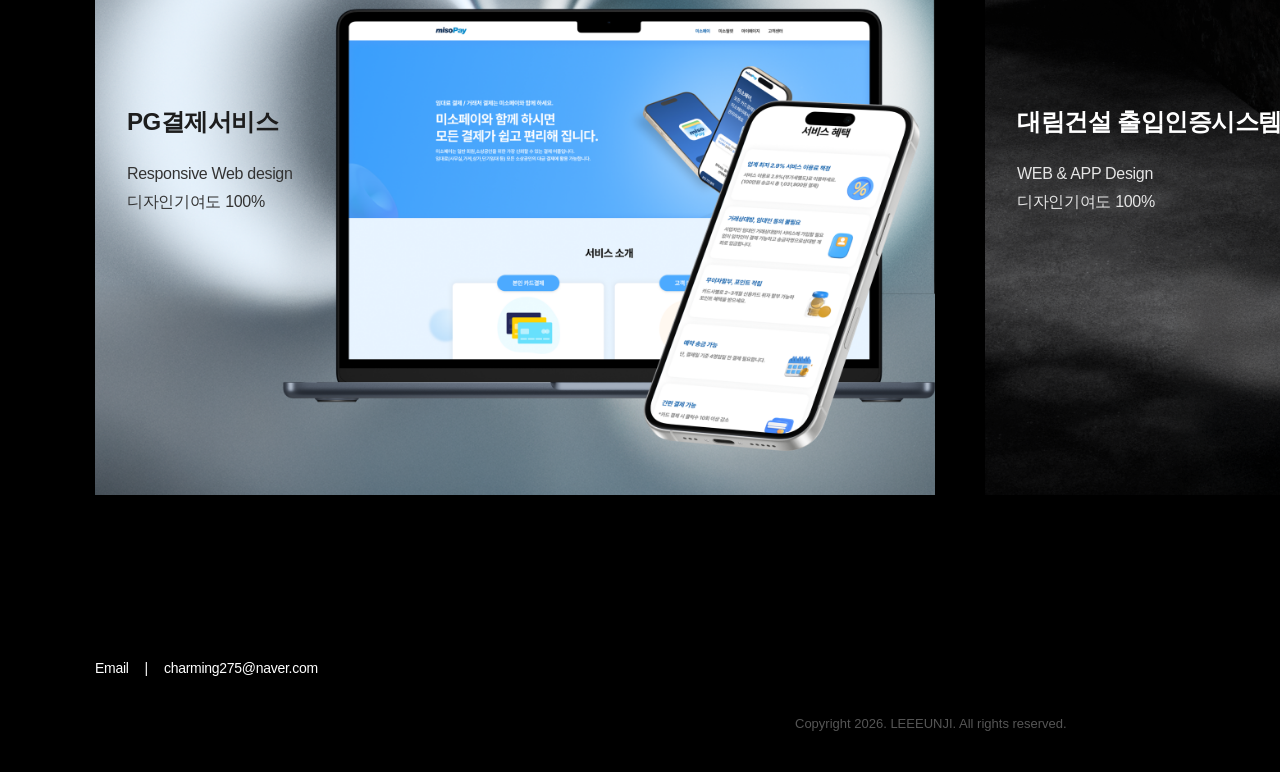
==== commit a56f4c34: "Update hero typography, section nav, and mobile main height. Co-authored-by: Cursor <cursoragent@cur" ====
--- a/index.html
+++ b/index.html
@@ -260,5 +260,17 @@
       <p class="footer__copy">Copyright 2026. LEEEUNJI. All rights reserved.</p>
     </footer>
   </div>
+  <script>
+    document.querySelectorAll('.hero__nav a[href^="#"]').forEach(function (link) {
+      link.addEventListener('click', function (event) {
+        var id = link.getAttribute('href').slice(1);
+        var target = document.getElementById(id);
+        if (!target) return;
+        event.preventDefault();
+        target.scrollIntoView({ behavior: 'smooth', block: 'start' });
+        history.pushState(null, '', '#' + id);
+      });
+    });
+  </script>
 </body>
 </html>
--- a/styles.css
+++ b/styles.css
@@ -4,6 +4,10 @@
   box-sizing: border-box;
   margin: 0;
   padding: 0;
+}
+
+html {
+  scroll-behavior: smooth;
 }
 
 body {
@@ -51,21 +55,30 @@
   justify-content: space-between;
 }
 
-.hero__brand,
-.hero__nav a {
-  font-family: 'Pretendard', sans-serif;
-  font-weight: 600;
+.hero__brand {
+  font-family: 'Pretendard', sans-serif;
+  font-weight: 400;
   font-size: 16px;
   line-height: 1;
-  letter-spacing: 0.04em;
+  letter-spacing: 0.16em;
+  color: #ffffff;
+}
+
+.hero__nav a {
+  font-family: 'Pretendard', sans-serif;
+  font-weight: 400;
+  font-size: 15px;
+  line-height: 1;
+  letter-spacing: -0.02em;
   color: #ffffff;
   text-decoration: none;
+  cursor: pointer;
 }
 
 .hero__nav {
   display: flex;
   align-items: center;
-  gap: 48px;
+  gap: 60px;
 }
 
 .hero__title {
@@ -98,10 +111,10 @@
 
 .hero__roles li {
   font-family: 'Pretendard', sans-serif;
-  font-weight: 500;
+  font-weight: 400;
   font-size: 16px;
   line-height: 1.5;
-  letter-spacing: 0.04em;
+  letter-spacing: 0.16em;
   color: #ffffff;
 }
 
@@ -428,11 +441,11 @@
   }
 }
 
-/* Work - 1928px */
+/* Work */
 .work {
   position: relative;
   width: 1920px;
-  height: 1928px;
+  height: 1559px;
   background: #000000;
   overflow: hidden;
 }
@@ -1045,7 +1058,7 @@
 
   .hero {
     width: 100%;
-    height: 360px;
+    height: 642px;
   }
 
   .hero__header {
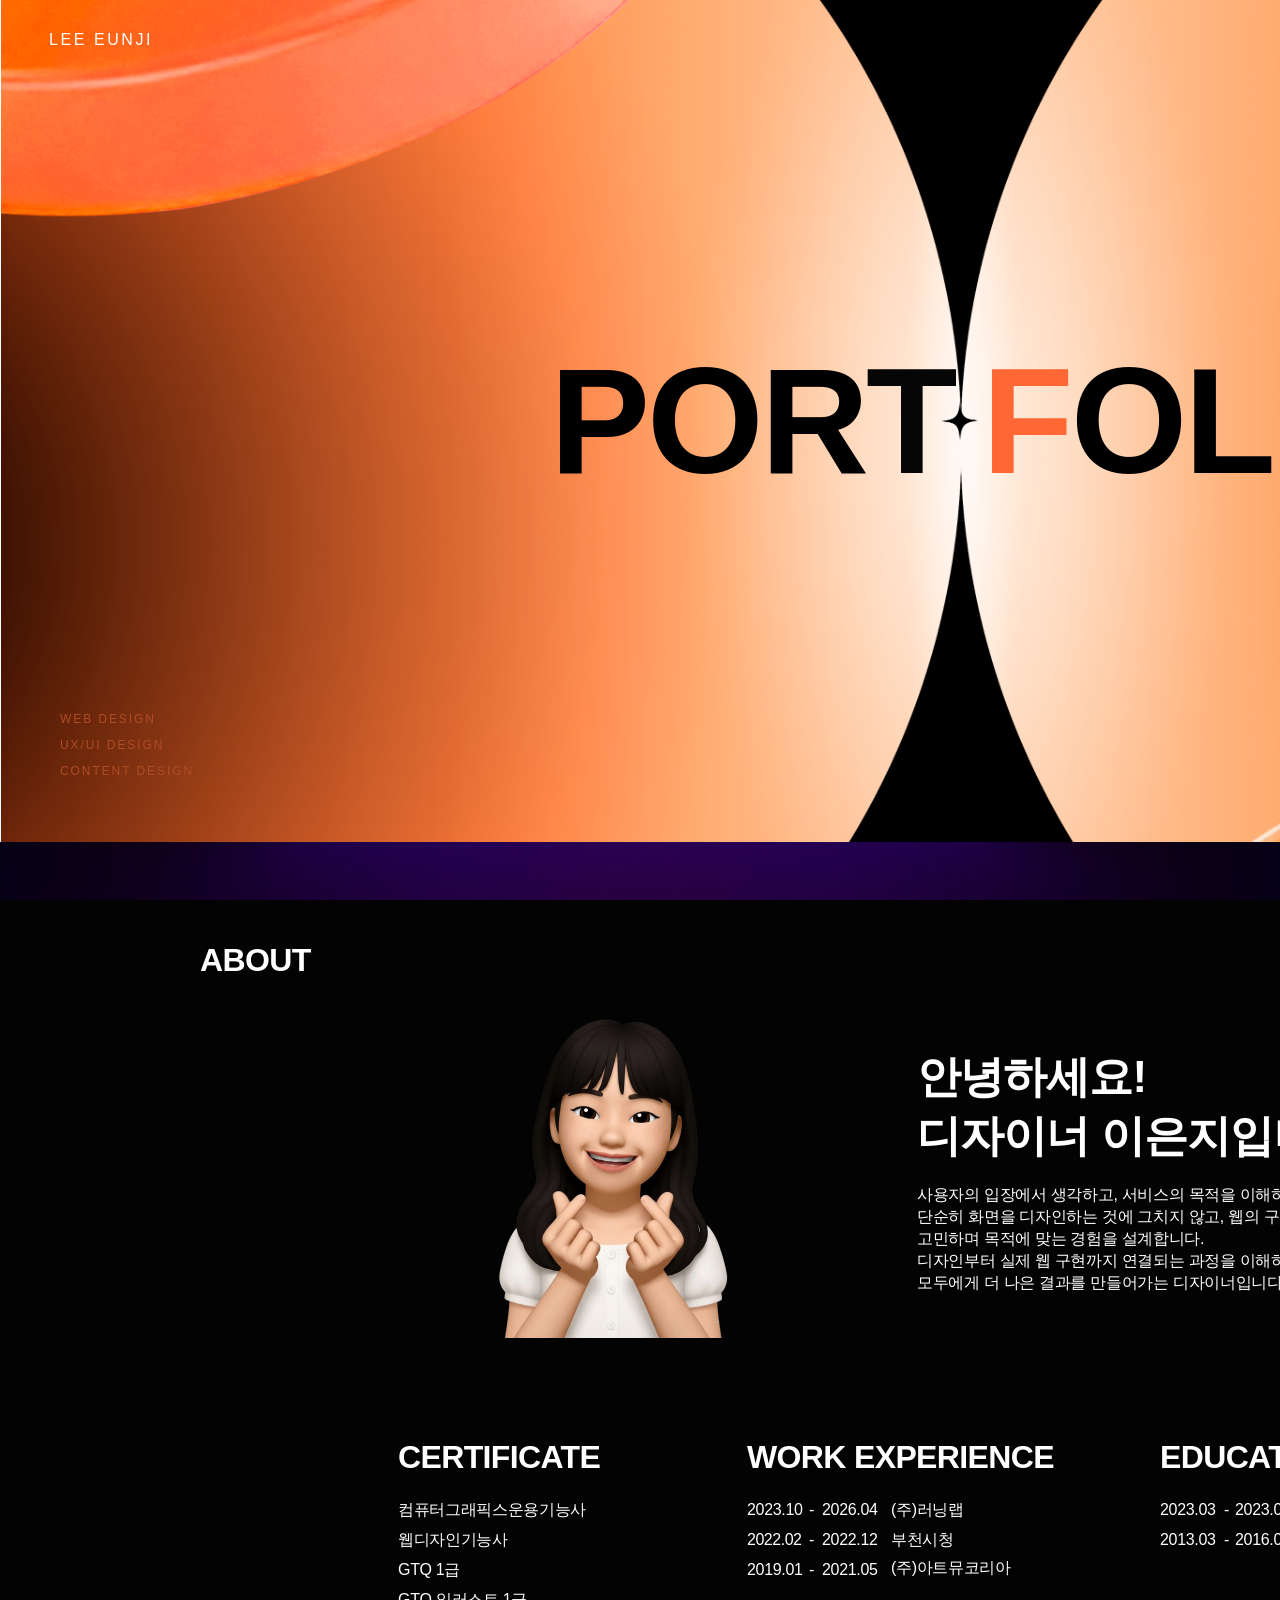
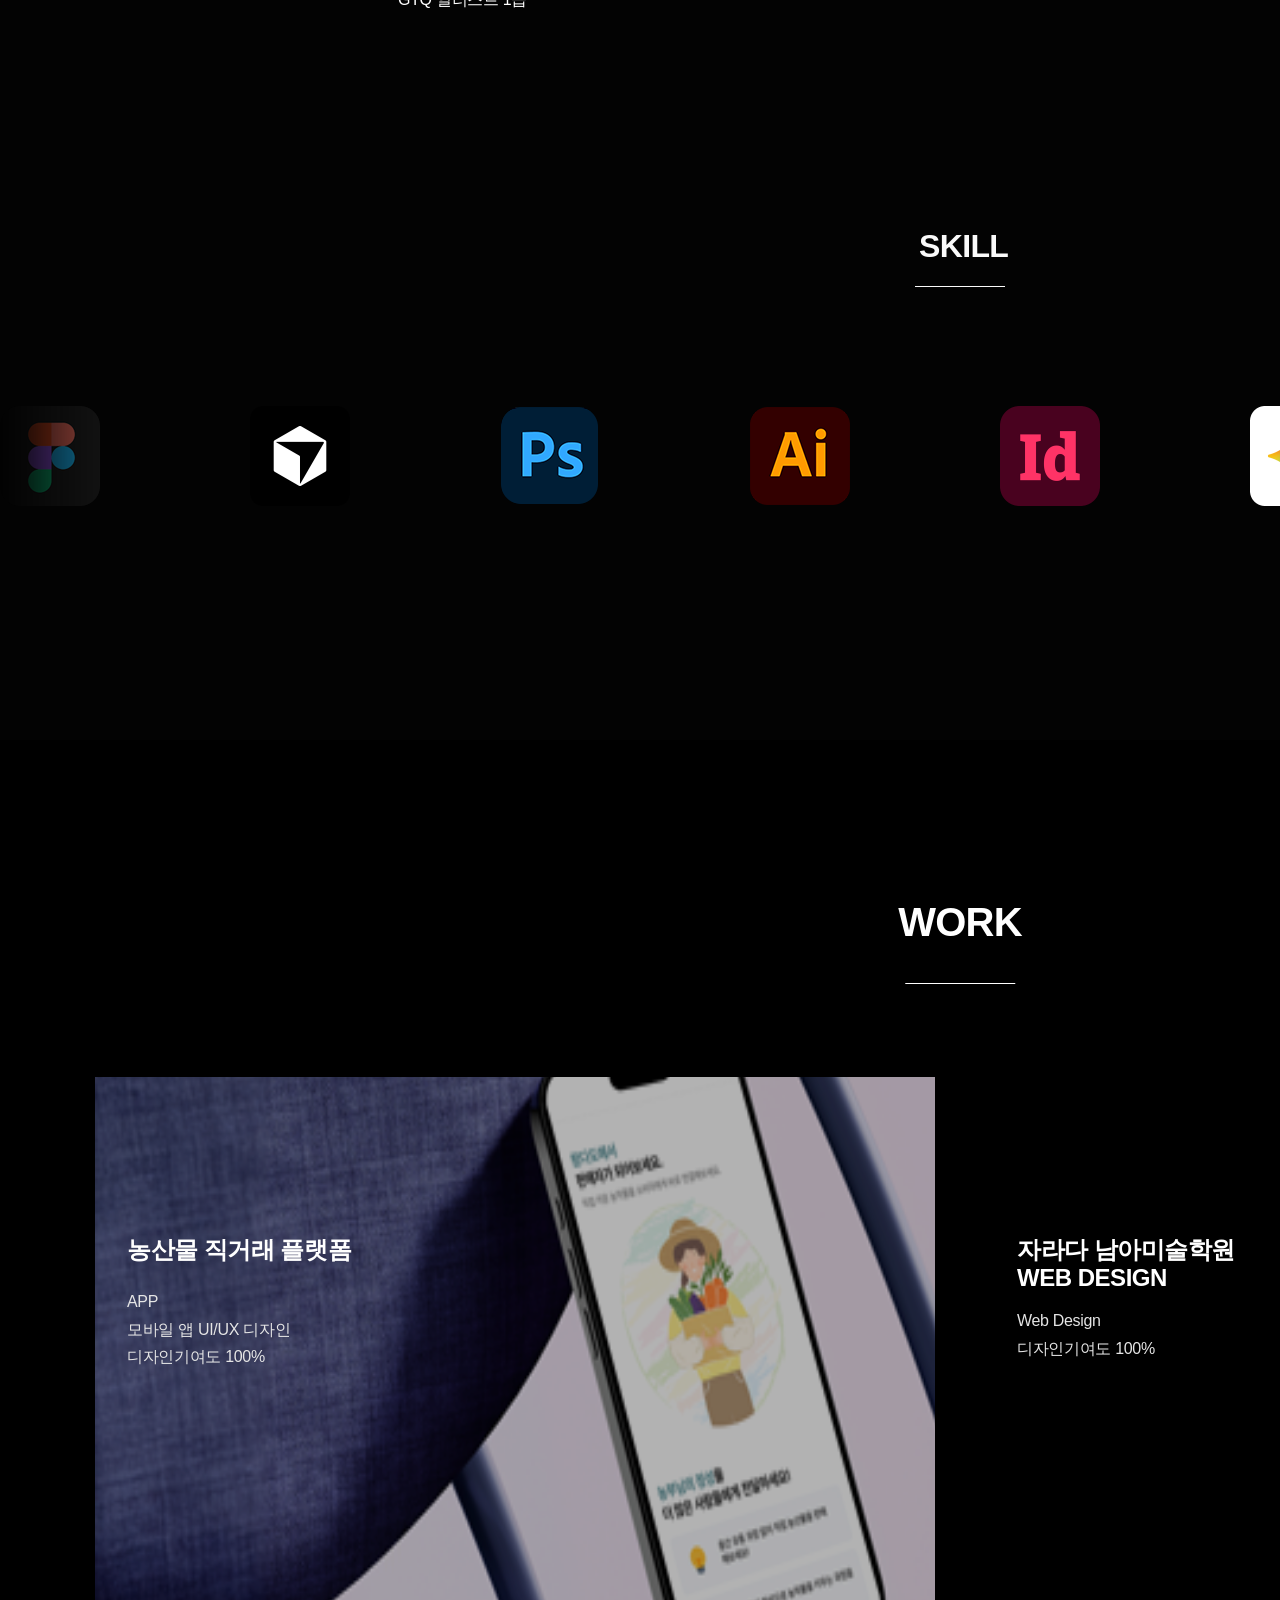
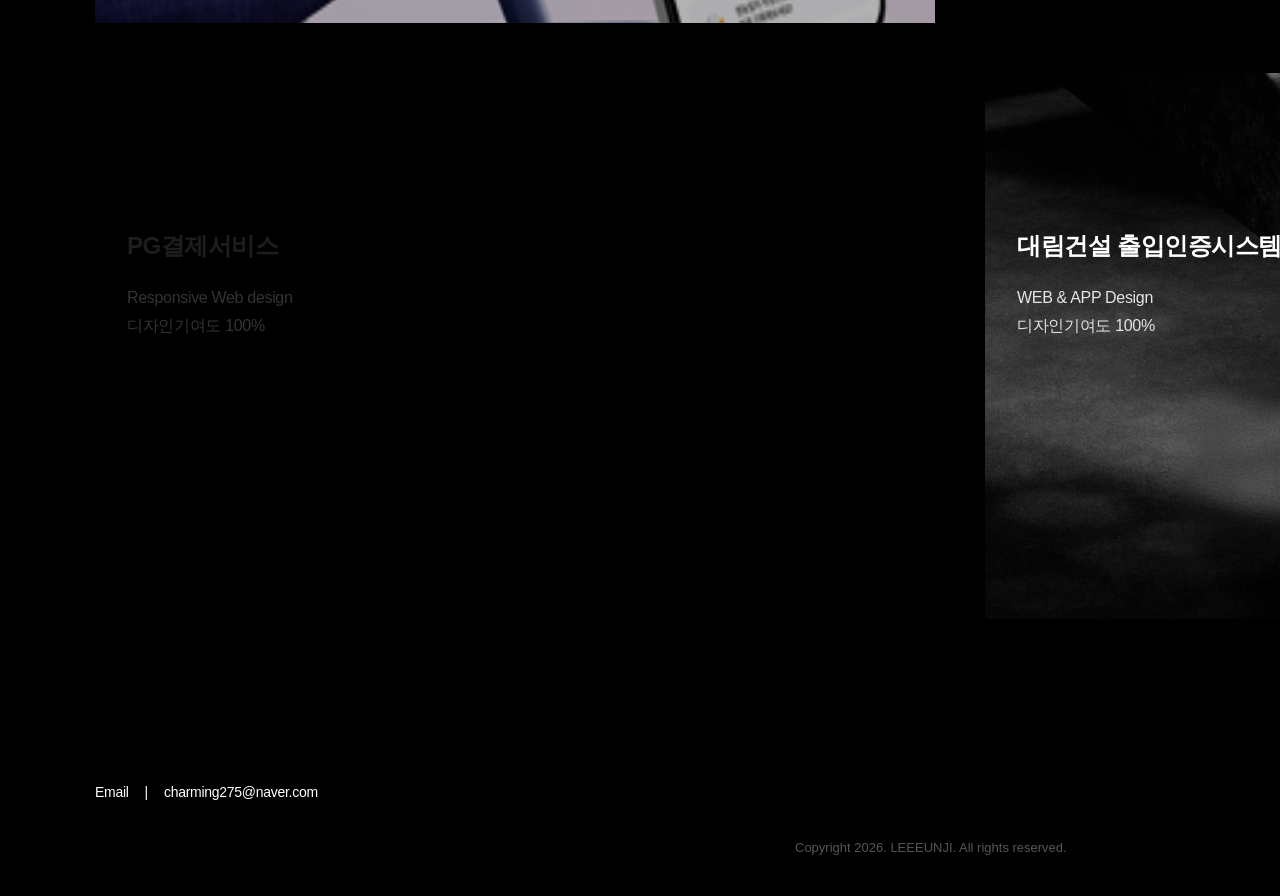
==== commit 28b0e58d: "Update the main hero to the Figma layout and restore Misopay hover. Co-authored-by: Cursor <cursorag" ====
--- a/index.html
+++ b/index.html
@@ -27,7 +27,11 @@
         </nav>
       </header>
 
-      <h1 class="hero__title">PORT<span class="hero__title-f">F</span>OLIO</h1>
+      <h1 class="hero__title">
+        <span class="hero__title-port">POR<span class="hero__title-t">T</span></span>
+        <span class="hero__title-folio"> <span class="hero__title-f">F</span>OLIO</span>
+      </h1>
+      <img class="hero__star" src="images/hero-star.png" alt="" width="40" height="40">
 
       <ul class="hero__roles">
         <li>WEB DESIGN</li>
@@ -234,6 +238,7 @@
             <source media="(max-width: 768px)" srcset="images/work-misopay-mo.png">
             <img src="images/work-misopay.png" alt="">
           </picture>
+          <div class="work__card-overlay work__card-overlay--misopay"></div>
         </div>
         <p class="work__card-title work__card-title--dark">PG결제서비스</p>
         <p class="work__card-meta work__card-meta--dark work__card-meta--1">Responsive Web design</p>
--- a/styles.css
+++ b/styles.css
@@ -22,100 +22,145 @@
   position: relative;
 }
 
-/* Hero - 718px */
+/* Hero - 1920 x 842 */
 .hero {
   position: relative;
   width: 1920px;
-  height: 718px;
+  height: 842px;
   overflow: hidden;
 }
 
 .hero__bg {
   position: absolute;
   inset: 0;
+  overflow: hidden;
   pointer-events: none;
 }
 
 .hero__bg img {
   position: absolute;
   width: 100%;
-  height: 100%;
+  height: 151.98%;
   max-width: none;
-  object-fit: cover;
+  left: 0.03%;
+  top: -23.41%;
 }
 
 .hero__header {
   position: absolute;
-  top: 42px;
-  left: 80px;
-  right: 80px;
+  top: 0;
+  left: 0;
+  width: 1920px;
+  height: 80px;
   z-index: 2;
-  display: flex;
-  align-items: center;
-  justify-content: space-between;
+  overflow: hidden;
 }
 
 .hero__brand {
-  font-family: 'Pretendard', sans-serif;
-  font-weight: 400;
+  position: absolute;
+  left: 49px;
+  top: calc(50% - 11px);
+  font-family: 'Pretendard', sans-serif;
+  font-weight: 500;
   font-size: 16px;
-  line-height: 1;
-  letter-spacing: 0.16em;
+  line-height: 22px;
+  letter-spacing: 2.56px;
   color: #ffffff;
-}
-
-.hero__nav a {
-  font-family: 'Pretendard', sans-serif;
-  font-weight: 400;
-  font-size: 15px;
-  line-height: 1;
-  letter-spacing: -0.02em;
-  color: #ffffff;
-  text-decoration: none;
-  cursor: pointer;
+  white-space: nowrap;
 }
 
 .hero__nav {
+  position: absolute;
+  left: 1566px;
+  top: 50%;
+  transform: translateY(-50%);
   display: flex;
   align-items: center;
   gap: 60px;
 }
 
+.hero__nav a {
+  font-family: 'Pretendard', sans-serif;
+  font-weight: 500;
+  font-size: 15px;
+  line-height: 22px;
+  letter-spacing: -0.3px;
+  color: #ffffff;
+  text-decoration: none;
+  white-space: nowrap;
+  cursor: pointer;
+}
+
 .hero__title {
   position: absolute;
-  left: 50%;
+  left: 550px;
   top: 50%;
-  transform: translate(-50%, -50%);
+  transform: translateY(-50%);
   z-index: 2;
   margin: 0;
-  font-family: 'Pretendard', sans-serif;
-  font-weight: 800;
+  width: 862px;
+  height: 140px;
+  font-family: 'Pretendard', sans-serif;
+  font-weight: 900;
   font-size: 150px;
-  line-height: 1;
-  letter-spacing: -0.04em;
+  line-height: 140px;
+  letter-spacing: -3px;
   color: #000000;
   white-space: nowrap;
 }
 
+.hero__title-port,
+.hero__title-folio {
+  position: absolute;
+  top: 0;
+  left: 0;
+}
+
+.hero__title-folio {
+  left: 432px;
+}
+
+.hero__title-t {
+  color: #060606;
+}
+
 .hero__title-f {
   color: #FF6734;
 }
 
+.hero__star {
+  position: absolute;
+  left: 50%;
+  top: calc(50% + 0.16px);
+  transform: translate(-50%, -50%);
+  z-index: 3;
+  width: 40px;
+  height: 40.324px;
+  object-fit: contain;
+  pointer-events: none;
+}
+
 .hero__roles {
   position: absolute;
-  left: 80px;
-  bottom: 42px;
+  left: 60px;
+  top: 708px;
   z-index: 2;
+  display: flex;
+  flex-direction: column;
+  align-items: flex-start;
+  gap: 4px;
+  width: 170px;
   list-style: none;
 }
 
 .hero__roles li {
   font-family: 'Pretendard', sans-serif;
-  font-weight: 400;
-  font-size: 16px;
-  line-height: 1.5;
-  letter-spacing: 0.16em;
-  color: #ffffff;
+  font-weight: 500;
+  font-size: 12px;
+  line-height: 22px;
+  letter-spacing: 1.92px;
+  color: #AE4C26;
+  white-space: nowrap;
 }
 
 /* About + Skill */
@@ -520,8 +565,17 @@
   background: rgba(0, 0, 0, 0.2);
 }
 
+.work__card-overlay--misopay {
+  background: transparent;
+}
+
 .work__card:hover .work__card-overlay {
   background: rgba(0, 0, 0, 0.55);
+}
+
+.work__card:hover .work__card-title--dark,
+.work__card:hover .work__card-meta--dark {
+  color: #ffffff;
 }
 
 .work__card-title {
@@ -535,6 +589,7 @@
   letter-spacing: -0.48px;
   color: #ffffff;
   white-space: nowrap;
+  transition: color 0.3s ease;
 }
 
 .work__card-meta {
@@ -547,6 +602,7 @@
   letter-spacing: -0.32px;
   color: #e5e5e5;
   white-space: nowrap;
+  transition: color 0.3s ease;
 }
 
 .work__card-meta--1 { top: calc(50% - 57px); }
@@ -1058,39 +1114,59 @@
 
   .hero {
     width: 100%;
-    height: 642px;
+    height: 370px;
   }
 
   .hero__header {
-    top: 16px;
+    top: 0;
+    left: 0;
+    width: 100%;
+    height: 48px;
+  }
+
+  .hero__brand {
     left: 16px;
+    top: 50%;
+    transform: translateY(-50%);
+    font-size: 11px;
+    letter-spacing: 1.76px;
+  }
+
+  .hero__nav {
+    left: auto;
     right: 16px;
-  }
-
-  .hero__brand,
+    gap: 12px;
+  }
+
   .hero__nav a {
     font-size: 11px;
-    letter-spacing: 0.02em;
-  }
-
-  .hero__nav {
-    gap: 12px;
+    letter-spacing: -0.22px;
   }
 
   .hero__title {
+    left: 50%;
+    width: 230px;
+    height: 37px;
+    transform: translate(-50%, -50%);
     font-size: 40px;
+    line-height: 37px;
     letter-spacing: -0.8px;
+  }
+
+  .hero__title-folio {
+    left: 115px;
+  }
+
+  .hero__star {
+    width: 11px;
+    height: 11px;
   }
 
   .hero__roles {
     left: 16px;
+    top: auto;
     bottom: 16px;
-  }
-
-  .hero__roles li {
-    font-size: 11px;
-    line-height: 16px;
-    letter-spacing: 0.02em;
+    width: auto;
   }
 
   .about-skill {
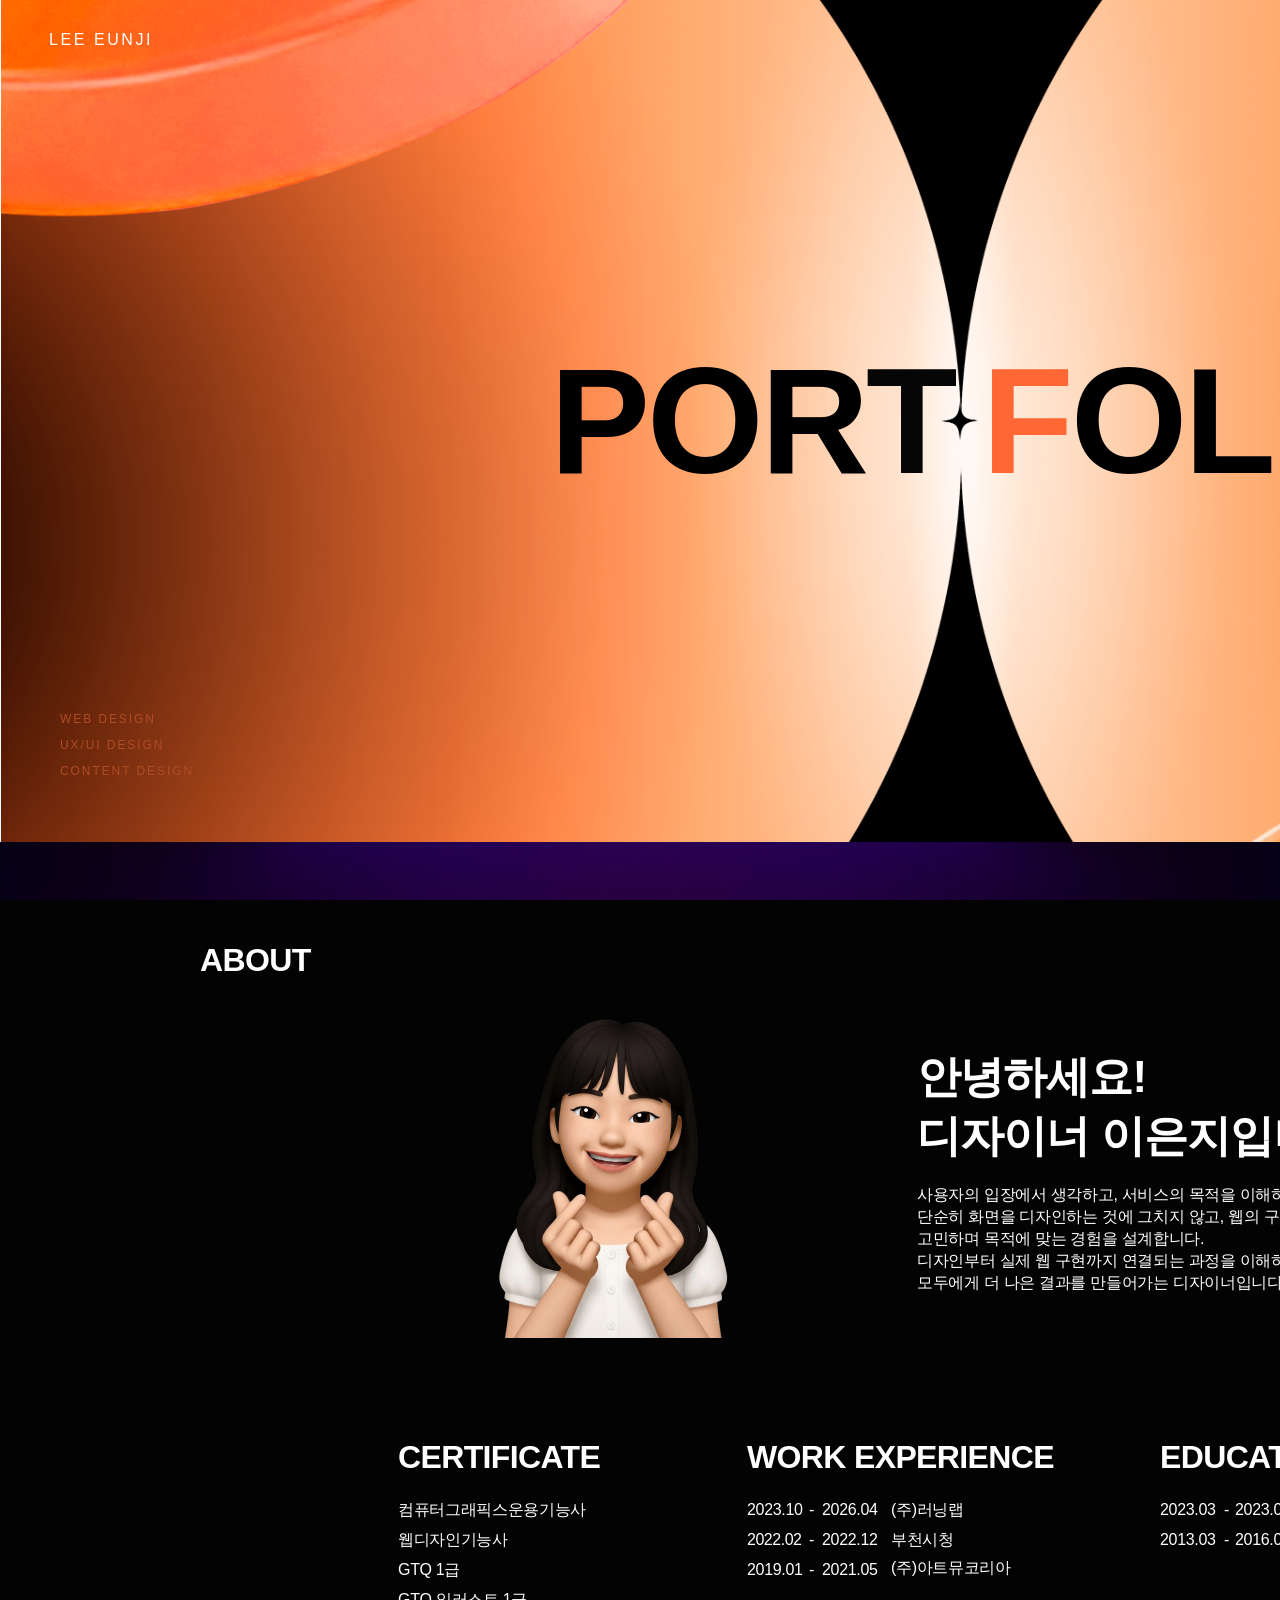
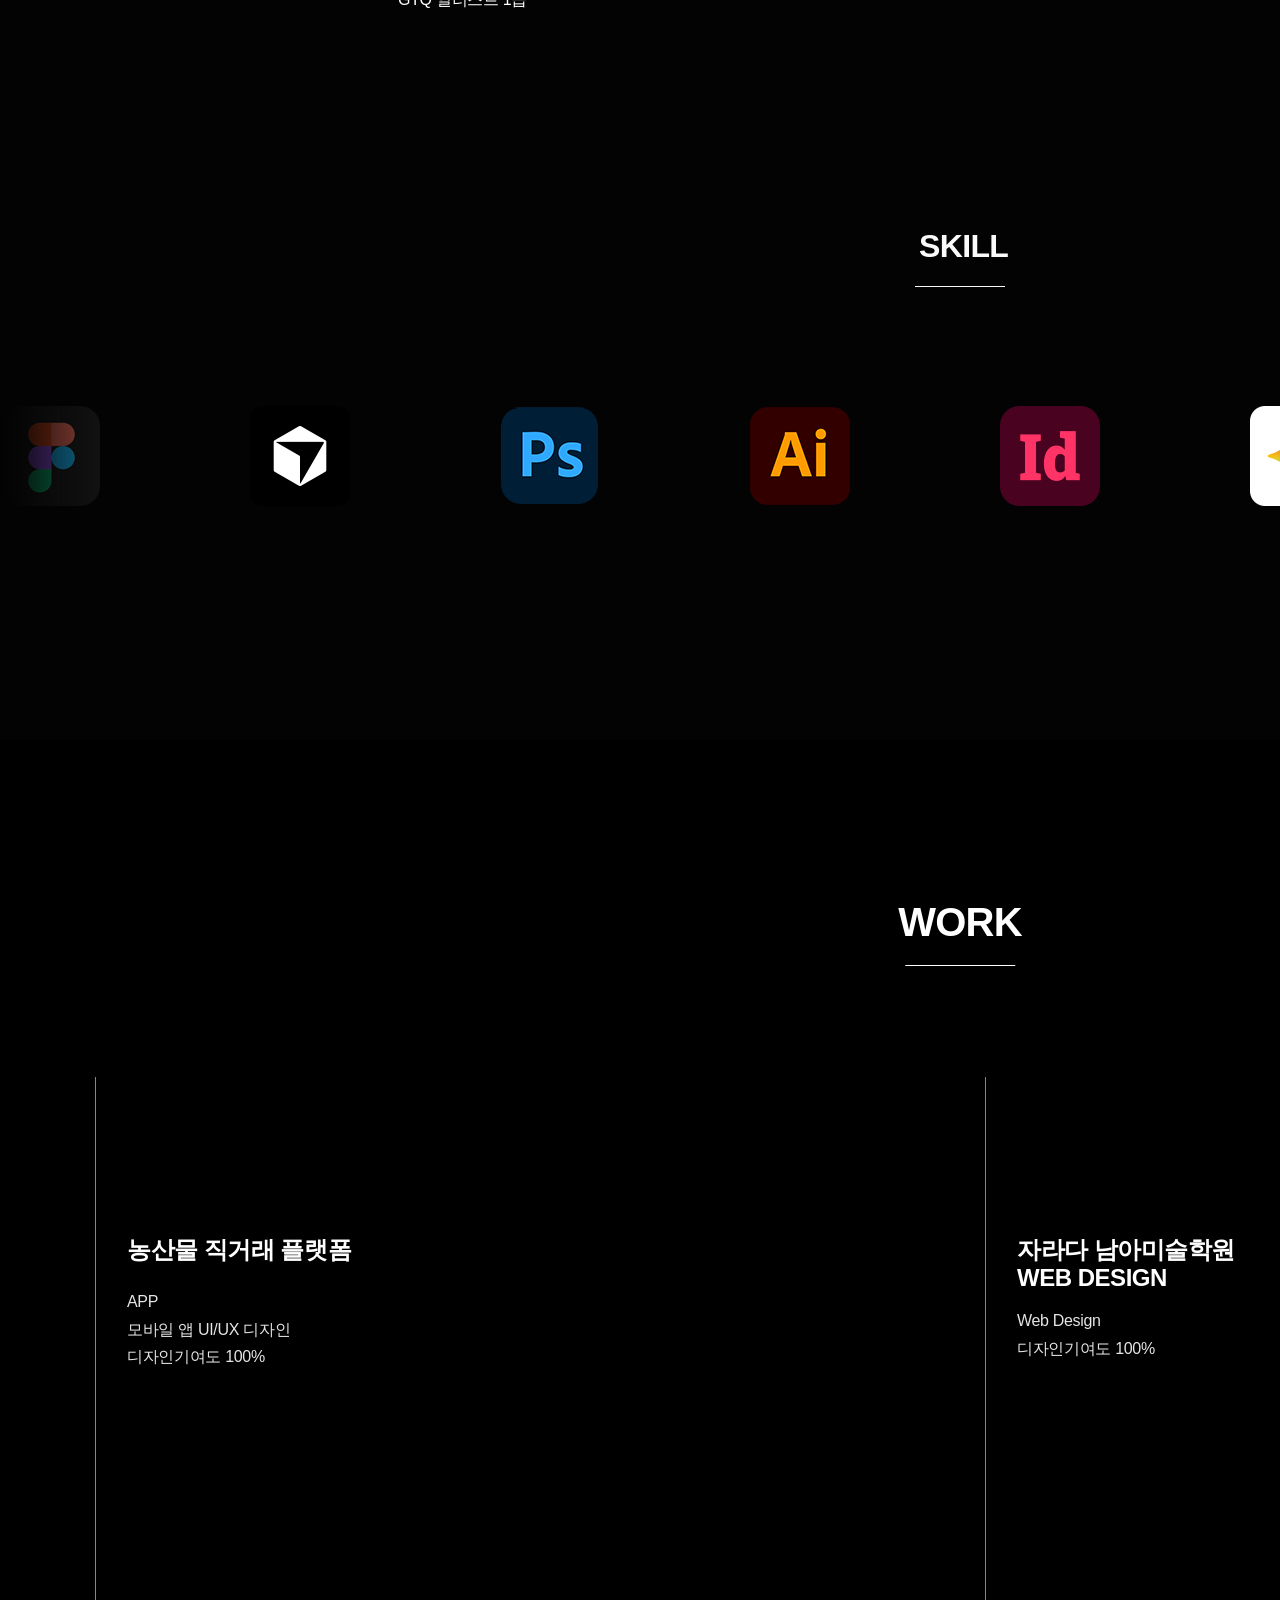
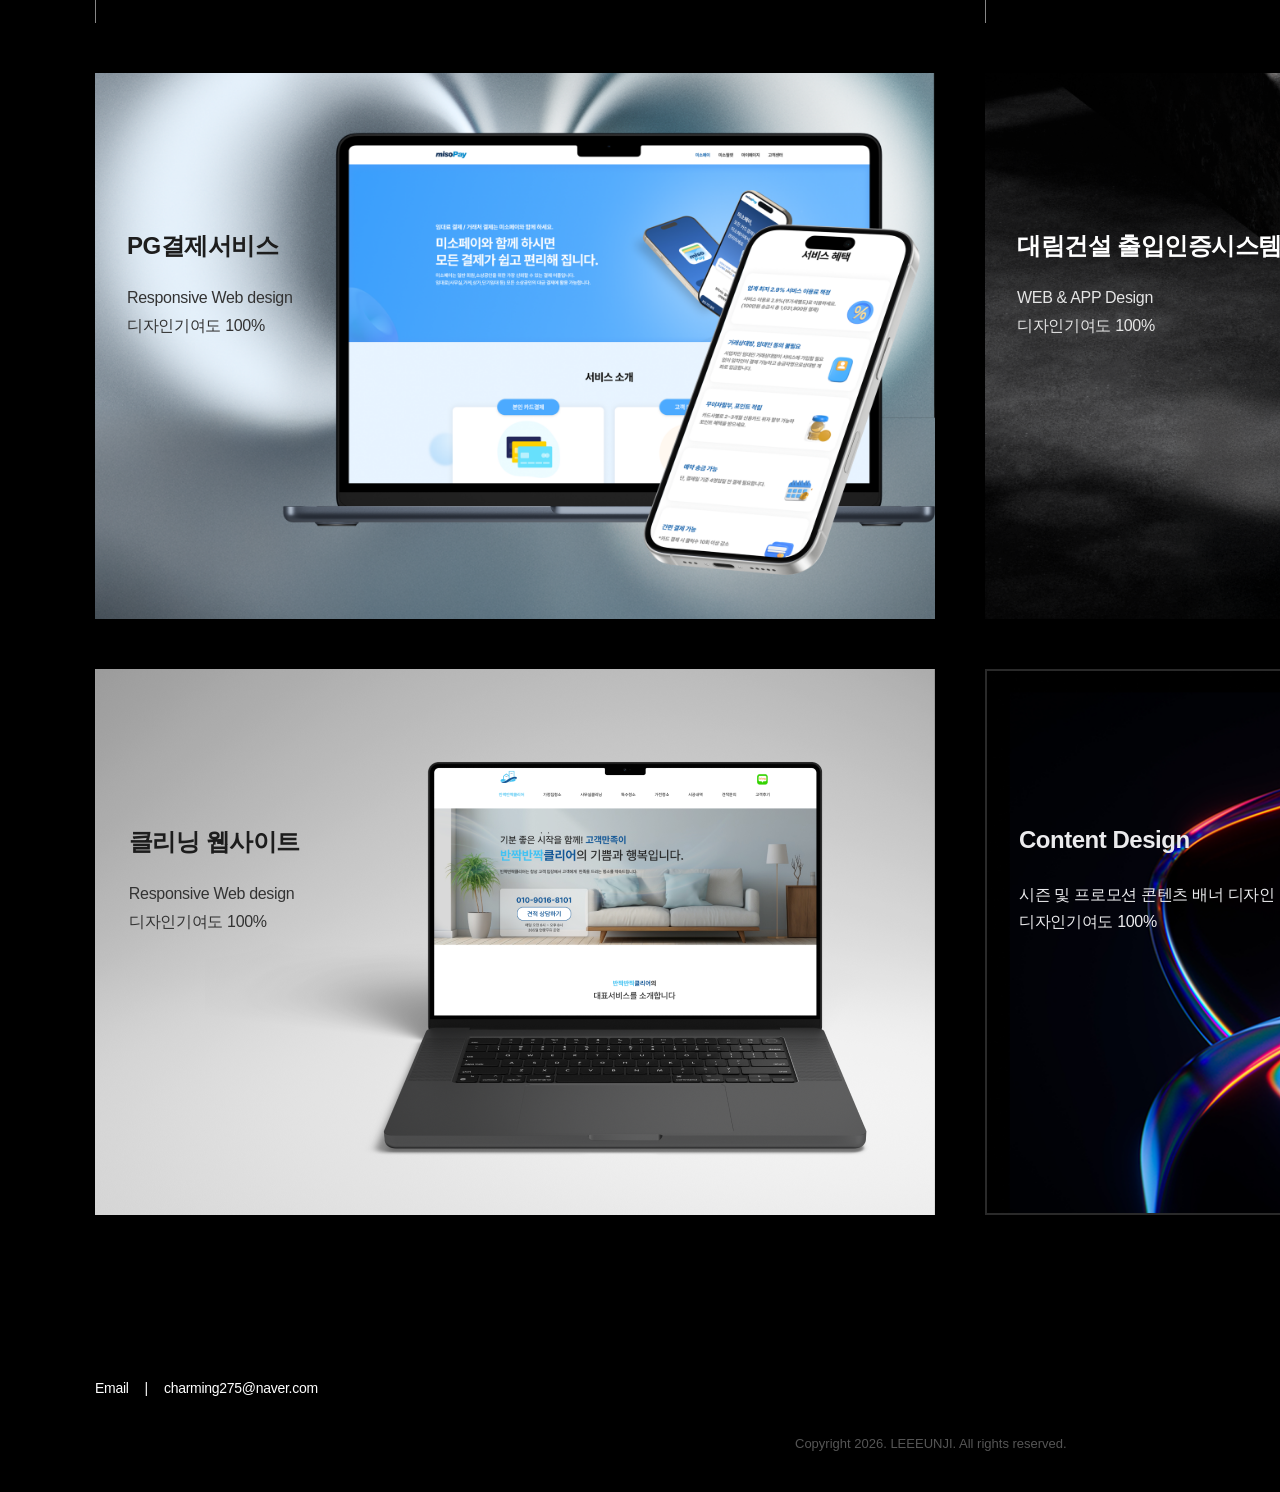
==== commit 0df1cc52: "Add cleaning and content work pages so the new portfolio sections can go live. Co-authored-by: Curso" ====
--- a/index.html
+++ b/index.html
@@ -252,6 +252,26 @@
         </div>
         <p class="work__card-title">대림건설 출입인증시스템</p>
         <p class="work__card-meta work__card-meta--1">WEB &amp; APP Design</p>
+        <p class="work__card-meta work__card-meta--2">디자인기여도 100%</p>
+      </a>
+
+      <a class="work__card work__card--5" id="work5" href="works/cleaning.html">
+        <div class="work__card-bg" aria-hidden="true">
+          <img src="works/images/cleaning/main.png?v=202609291515" alt="">
+          <div class="work__card-overlay work__card-overlay--misopay"></div>
+        </div>
+        <p class="work__card-title work__card-title--dark">클리닝 웹사이트</p>
+        <p class="work__card-meta work__card-meta--dark work__card-meta--1">Responsive Web design</p>
+        <p class="work__card-meta work__card-meta--dark work__card-meta--2">디자인기여도 100%</p>
+      </a>
+
+      <a class="work__card work__card--6" id="work6" href="works/content.html">
+        <div class="work__card-bg" aria-hidden="true">
+          <img src="works/images/content/main.png" alt="">
+          <div class="work__card-overlay work__card-overlay--misopay"></div>
+        </div>
+        <p class="work__card-title">Content Design</p>
+        <p class="work__card-meta work__card-meta--1">시즌 및 프로모션 콘텐츠 배너 디자인</p>
         <p class="work__card-meta work__card-meta--2">디자인기여도 100%</p>
       </a>
     </section>
--- a/styles.css
+++ b/styles.css
@@ -490,7 +490,7 @@
 .work {
   position: relative;
   width: 1920px;
-  height: 1559px;
+  height: 2155px;
   background: #000000;
   overflow: hidden;
 }
@@ -519,7 +519,7 @@
   width: 110px;
   height: 1px;
   background: #ffffff;
-  margin-top: 38px;
+  margin-top: 20px;
 }
 
 .work__card {
@@ -691,6 +691,67 @@
   top: calc(50% - 30px);
 }
 
+.work__card--5 {
+  left: 95px;
+  top: 1529px;
+  height: 546px;
+}
+
+.work__card--5 .work__card-bg img {
+  width: 100%;
+  height: 100%;
+  max-width: none;
+  left: 0;
+  top: 0;
+  object-fit: cover;
+}
+
+.work__card--5 .work__card-title {
+  left: 33.871px;
+  top: 157px;
+  font-weight: 800;
+  font-size: 24px;
+  line-height: normal;
+  letter-spacing: -0.48px;
+  color: #1d1d1d;
+}
+
+.work__card--5 .work__card-meta {
+  left: 33.871px;
+  font-weight: 500;
+  font-size: 16px;
+  line-height: normal;
+  letter-spacing: -0.32px;
+  color: #333333;
+}
+
+.work__card--5 .work__card-meta--1 {
+  top: 216px;
+}
+
+.work__card--5 .work__card-meta--2 {
+  top: 243px;
+}
+
+.work__card--6 {
+  left: 985px;
+  top: 1529px;
+  border: 2px solid #2a2a2a;
+}
+
+.work__card--6 .work__card-bg img {
+  width: 109.33%;
+  height: 105.13%;
+  max-width: none;
+  left: 0.03%;
+  top: 0.05%;
+}
+
+.work__card--6 .work__card-title,
+.work__card--6 .work__card-meta {
+  color: #ebebed;
+}
+
 /* Work Detail Page */
 .portfolio--detail {
   background: #000000;
@@ -1052,6 +1113,185 @@
 .work-detail--daerim {
   padding-bottom: 149px;
 }
+
+.work-detail--cleaning {
+  height: 12858px;
+  padding-bottom: 0;
+}
+
+.work-detail--cleaning .work-detail__hero {
+  width: 1220px;
+  height: 814px;
+}
+
+.work-detail--cleaning .work-detail__hero img {
+  object-fit: cover;
+}
+
+.work-detail--cleaning .work-detail__title {
+  top: 84.992px;
+  width: auto;
+  font-size: 52.376px;
+  line-height: normal;
+  letter-spacing: -1.0475px;
+}
+
+.work-detail__site {
+  position: absolute;
+  left: 60px;
+  z-index: 2;
+  font-family: 'Pretendard', sans-serif;
+  font-weight: 500;
+  font-size: 16px;
+  line-height: normal;
+  letter-spacing: -0.32px;
+  color: #cdcdcd;
+  text-decoration: none;
+  white-space: nowrap;
+}
+
+.work-detail--cleaning .work-detail__site {
+  top: 227px;
+}
+
+.work-detail--jarada .work-detail__site {
+  top: 214px;
+}
+
+.work-detail--cleaning .work-detail__meta {
+  top: 310.992px;
+  width: 170.746px;
+  height: 92.182px;
+}
+
+.work-detail--cleaning .work-detail__meta li {
+  position: absolute;
+  left: 0;
+  font-size: 20.95px;
+  line-height: normal;
+  letter-spacing: -0.419px;
+}
+
+.work-detail--cleaning .work-detail__meta li:nth-child(1) { top: 0; }
+.work-detail--cleaning .work-detail__meta li:nth-child(2) { top: 33.521px; }
+.work-detail--cleaning .work-detail__meta li:nth-child(3) { top: 67.042px; }
+
+.work-detail--cleaning .work-detail__overview-title {
+  top: 473.956px;
+  font-size: 41.901px;
+  line-height: normal;
+  letter-spacing: -0.838px;
+}
+
+.work-detail--cleaning .work-detail__overview-text {
+  top: 550.956px;
+  width: 522px;
+  font-size: 18.855px;
+  line-height: 27.236px;
+  letter-spacing: -0.3771px;
+}
+
+.work-detail__shot {
+  position: absolute;
+  display: block;
+  max-width: none;
+}
+
+.work-detail__shot--main {
+  left: 0;
+  top: 1027.333px;
+  width: 1920px;
+  height: 7750px;
+}
+
+.work-detail__shot--movein {
+  left: 0;
+  top: 8875px;
+  width: 920px;
+  height: 3116px;
+}
+
+.work-detail__shot--ac {
+  left: 1000px;
+  top: 8875px;
+  width: 920px;
+  height: 1868px;
+}
+
+.work-detail__shot--office {
+  left: 1000px;
+  top: 10823px;
+  width: 920px;
+  height: 1737px;
+}
+
+.work-detail--content {
+  height: 2833px;
+  padding-bottom: 0;
+}
+
+.work-detail--content .work-detail__title {
+  top: 84.992px;
+  width: auto;
+  font-size: 52.376px;
+  line-height: normal;
+  letter-spacing: -1.0475px;
+  white-space: nowrap;
+}
+
+.work-detail--content .work-detail__lead {
+  position: absolute;
+  left: 60px;
+  top: 167.992px;
+  z-index: 2;
+  width: 400px;
+  font-family: 'Pretendard', sans-serif;
+  font-weight: 700;
+  font-size: 18px;
+  line-height: 27.236px;
+  letter-spacing: -0.36px;
+  color: #cdcdcd;
+  white-space: nowrap;
+}
+
+.work-detail--content .work-detail__meta {
+  top: 261px;
+  display: flex;
+  flex-direction: column;
+  gap: 9px;
+}
+
+.work-detail--content .work-detail__meta li {
+  position: static;
+  font-size: 20.95px;
+  line-height: 25px;
+  letter-spacing: -0.419px;
+}
+
+.work-detail--content .work-detail__meta li + li {
+  margin-top: 0;
+}
+
+.work-detail__banner {
+  position: absolute;
+  display: block;
+  max-width: none;
+  object-fit: cover;
+}
+
+.work-detail__banner--1 { left: 60px; top: 420px; width: 1200px; height: 400px; }
+.work-detail__banner--1mo { left: 1310px; top: 420px; width: 390px; height: 210px; }
+.work-detail__banner--2 { left: 60px; top: 900px; width: 1200px; height: 400px; }
+.work-detail__banner--2mo { left: 1310px; top: 900px; width: 390px; height: 210px; }
+.work-detail__banner--3 { left: 60px; top: 1380px; width: 550px; height: 550px; }
+.work-detail__banner--4 { left: 660px; top: 1380px; width: 550px; height: 550px; }
+.work-detail__banner--5 { left: 1260px; top: 1380px; width: 550px; height: 550px; }
+.work-detail__banner--6 { left: 60px; top: 2010px; width: 550px; height: 550px; }
+.work-detail__banner--7 { left: 660px; top: 2010px; width: 550px; height: 550px; }
+.work-detail__banner--8 { left: 1260px; top: 2010px; width: 532.155px; height: 139.803px; }
+.work-detail__banner--9 { left: 1260px; top: 2174.803px; width: 532.155px; height: 139.803px; }
+.work-detail__banner--10 { left: 1260px; top: 2339.607px; width: 532.155px; height: 139.803px; }
+.work-detail__banner--11 { left: 1260px; top: 2504.41px; width: 532.155px; height: 139.803px; }
 
 /* Footer - 197px */
 .footer {
@@ -1374,14 +1614,16 @@
 
   .work__line {
     width: 64px;
-    margin-top: 12px;
+    margin-top: 10px;
   }
 
   .work__card,
   .work__card--1,
   .work__card--2,
   .work__card--3,
-  .work__card--4 {
+  .work__card--4,
+  .work__card--5,
+  .work__card--6 {
     position: relative;
     left: auto;
     top: auto;
@@ -1396,7 +1638,9 @@
   .work__card-bg img,
   .work__card--2 .work__card-bg img,
   .work__card--3 .work__card-bg img,
-  .work__card--4 .work__card-bg img {
+  .work__card--4 .work__card-bg img,
+  .work__card--5 .work__card-bg img,
+  .work__card--6 .work__card-bg img {
     position: absolute;
     width: 100%;
     height: 100%;
@@ -1406,7 +1650,9 @@
   }
 
   .work__card-title,
-  .work__card-title--line2 {
+  .work__card-title--line2,
+  .work__card--5 .work__card-title,
+  .work__card--6 .work__card-title {
     left: 16px;
     top: 54px;
     font-size: 16px;
@@ -1422,7 +1668,9 @@
     top: 64px;
   }
 
-  .work__card-meta {
+  .work__card-meta,
+  .work__card--5 .work__card-meta,
+  .work__card--6 .work__card-meta {
     left: 16px;
     font-size: 12px;
     letter-spacing: -0.24px;
@@ -1432,7 +1680,9 @@
   .work__card-meta--1,
   .work__card--2 .work__card-meta--1,
   .work__card--3 .work__card-meta--1,
-  .work__card--4 .work__card-meta--1 {
+  .work__card--4 .work__card-meta--1,
+  .work__card--5 .work__card-meta--1,
+  .work__card--6 .work__card-meta--1 {
     top: 92px;
   }
 
@@ -1443,7 +1693,9 @@
   .work__card-meta--2,
   .work__card--2 .work__card-meta--2,
   .work__card--3 .work__card-meta--2,
-  .work__card--4 .work__card-meta--2 {
+  .work__card--4 .work__card-meta--2,
+  .work__card--5 .work__card-meta--2,
+  .work__card--6 .work__card-meta--2 {
     top: 112px;
   }
 
@@ -1453,6 +1705,10 @@
 
   .work__card-meta--3 {
     top: 132px;
+  }
+
+  .work__card--6 {
+    border: 0;
   }
 
   .footer {
@@ -1783,4 +2039,124 @@
     object-fit: contain;
     object-position: top center;
   }
-}
+
+  .work-detail--cleaning {
+    height: auto;
+    padding-bottom: 48px;
+  }
+
+  .work-detail--cleaning .work-detail__hero {
+    width: 100%;
+    height: auto;
+  }
+
+  .work-detail--cleaning .work-detail__title {
+    width: auto;
+    margin: 24px 20px 0;
+    font-size: 24px;
+    letter-spacing: -0.48px;
+  }
+
+  .work-detail--cleaning .work-detail__site,
+  .work-detail--jarada .work-detail__site {
+    position: static;
+    display: block;
+    margin: 12px 20px 0;
+    font-size: 12px;
+    letter-spacing: -0.24px;
+  }
+
+  .work-detail--cleaning .work-detail__meta {
+    position: static;
+    width: auto;
+    height: auto;
+    margin: 12px 20px 0;
+  }
+
+  .work-detail--cleaning .work-detail__meta li {
+    position: static;
+    font-size: 12px;
+    letter-spacing: -0.24px;
+  }
+
+  .work-detail--cleaning .work-detail__meta li + li {
+    margin-top: 4px;
+  }
+
+  .work-detail--cleaning .work-detail__overview-title {
+    margin: 28px 20px 0;
+    font-size: 20px;
+    letter-spacing: -0.4px;
+  }
+
+  .work-detail--cleaning .work-detail__overview-text {
+    width: auto;
+    margin: 12px 20px 0;
+    font-size: 14px;
+    line-height: 22px;
+    letter-spacing: -0.28px;
+  }
+
+  .work-detail--cleaning .work-detail__shot,
+  .work-detail--cleaning .work-detail__shot--main,
+  .work-detail--cleaning .work-detail__shot--movein,
+  .work-detail--cleaning .work-detail__shot--ac,
+  .work-detail--cleaning .work-detail__shot--office {
+    position: relative;
+    left: auto;
+    top: auto;
+    width: 100%;
+    height: auto;
+    margin-top: 24px;
+  }
+
+  .work-detail--content {
+    width: 100%;
+    height: auto;
+    padding: 0 20px 48px;
+  }
+
+  .work-detail--content .work-detail__title {
+    position: static;
+    width: auto;
+    margin: 48px 0 0;
+    font-size: 24px;
+    letter-spacing: -0.48px;
+    white-space: normal;
+  }
+
+  .work-detail--content .work-detail__lead {
+    position: static;
+    width: auto;
+    margin: 12px 0 0;
+    font-size: 14px;
+    line-height: 22px;
+    letter-spacing: -0.28px;
+    white-space: normal;
+  }
+
+  .work-detail--content .work-detail__meta {
+    position: static;
+    display: block;
+    margin: 16px 0 0;
+  }
+
+  .work-detail--content .work-detail__meta li {
+    font-size: 12px;
+    line-height: 20px;
+    letter-spacing: -0.24px;
+  }
+
+  .work-detail--content .work-detail__meta li + li {
+    margin-top: 4px;
+  }
+
+  .work-detail--content .work-detail__banner {
+    position: relative;
+    left: auto;
+    top: auto;
+    width: 100%;
+    height: auto;
+    margin-top: 16px;
+  }
+}
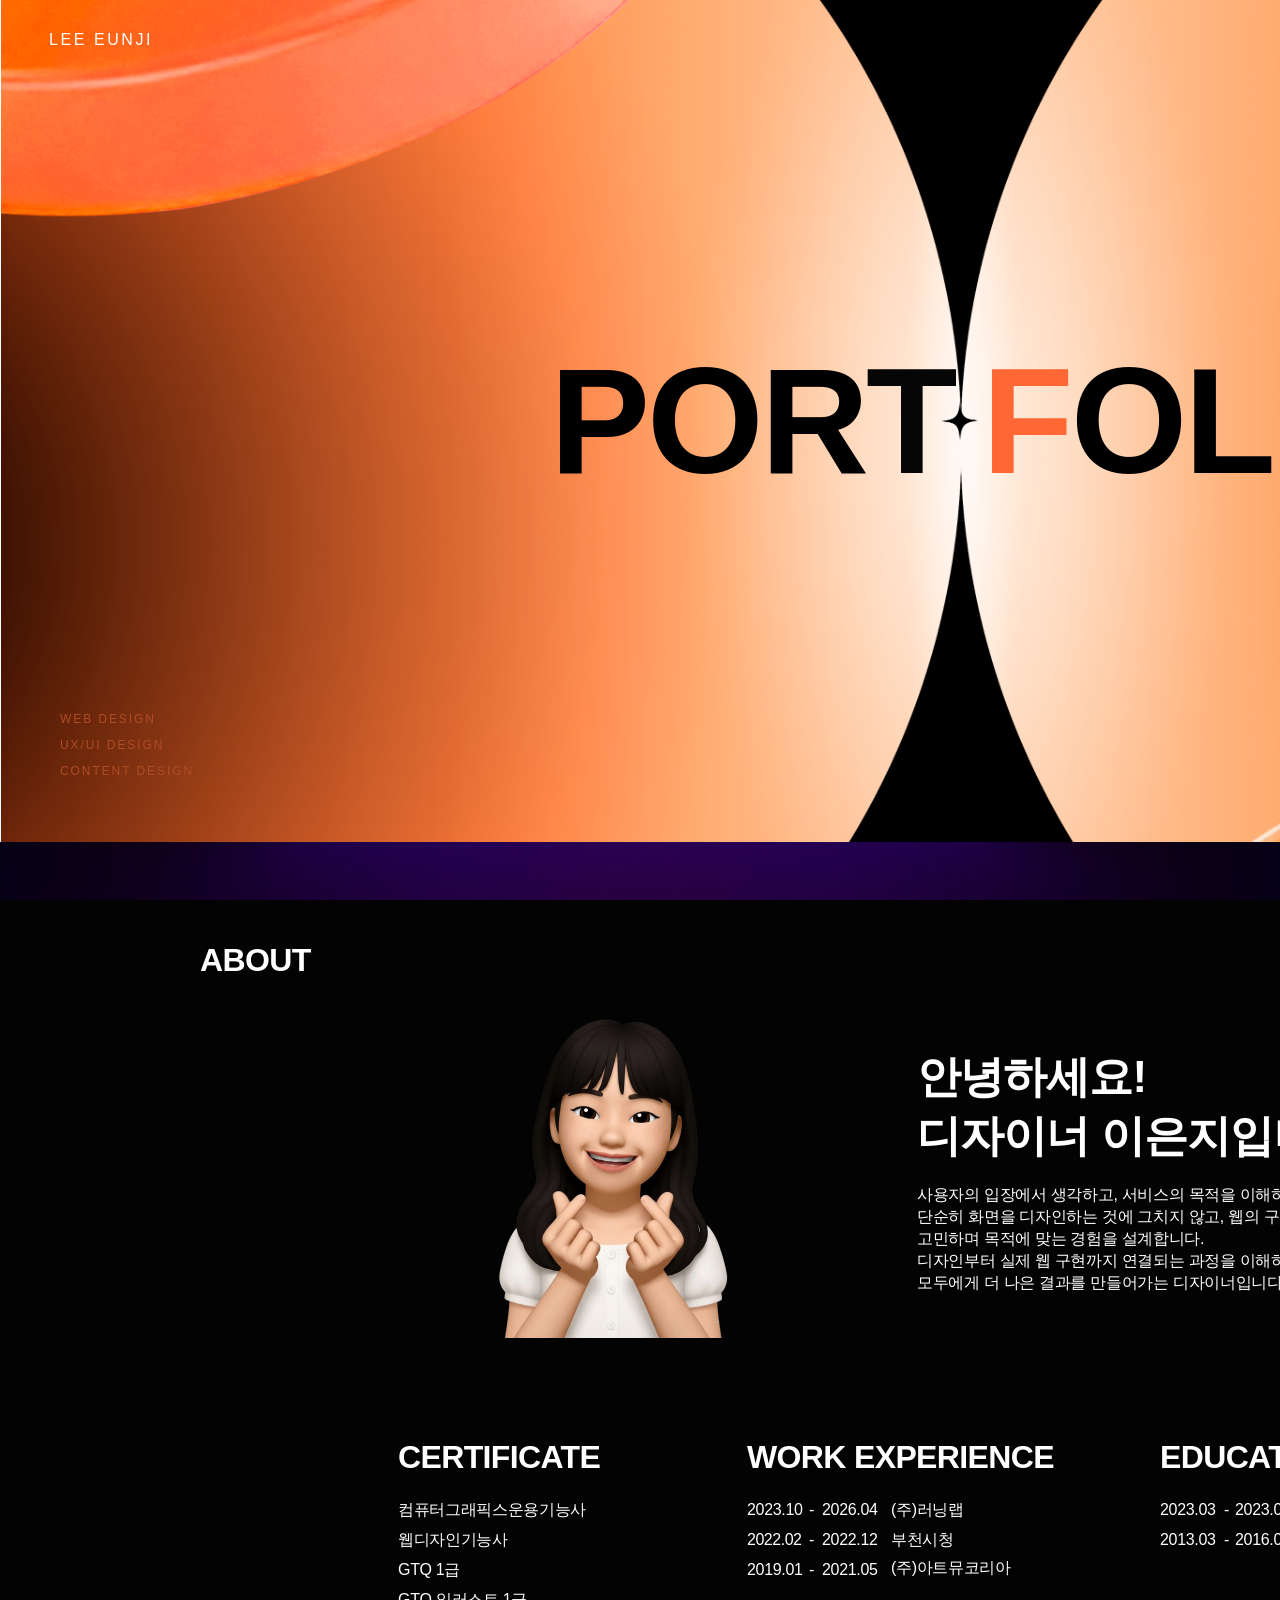
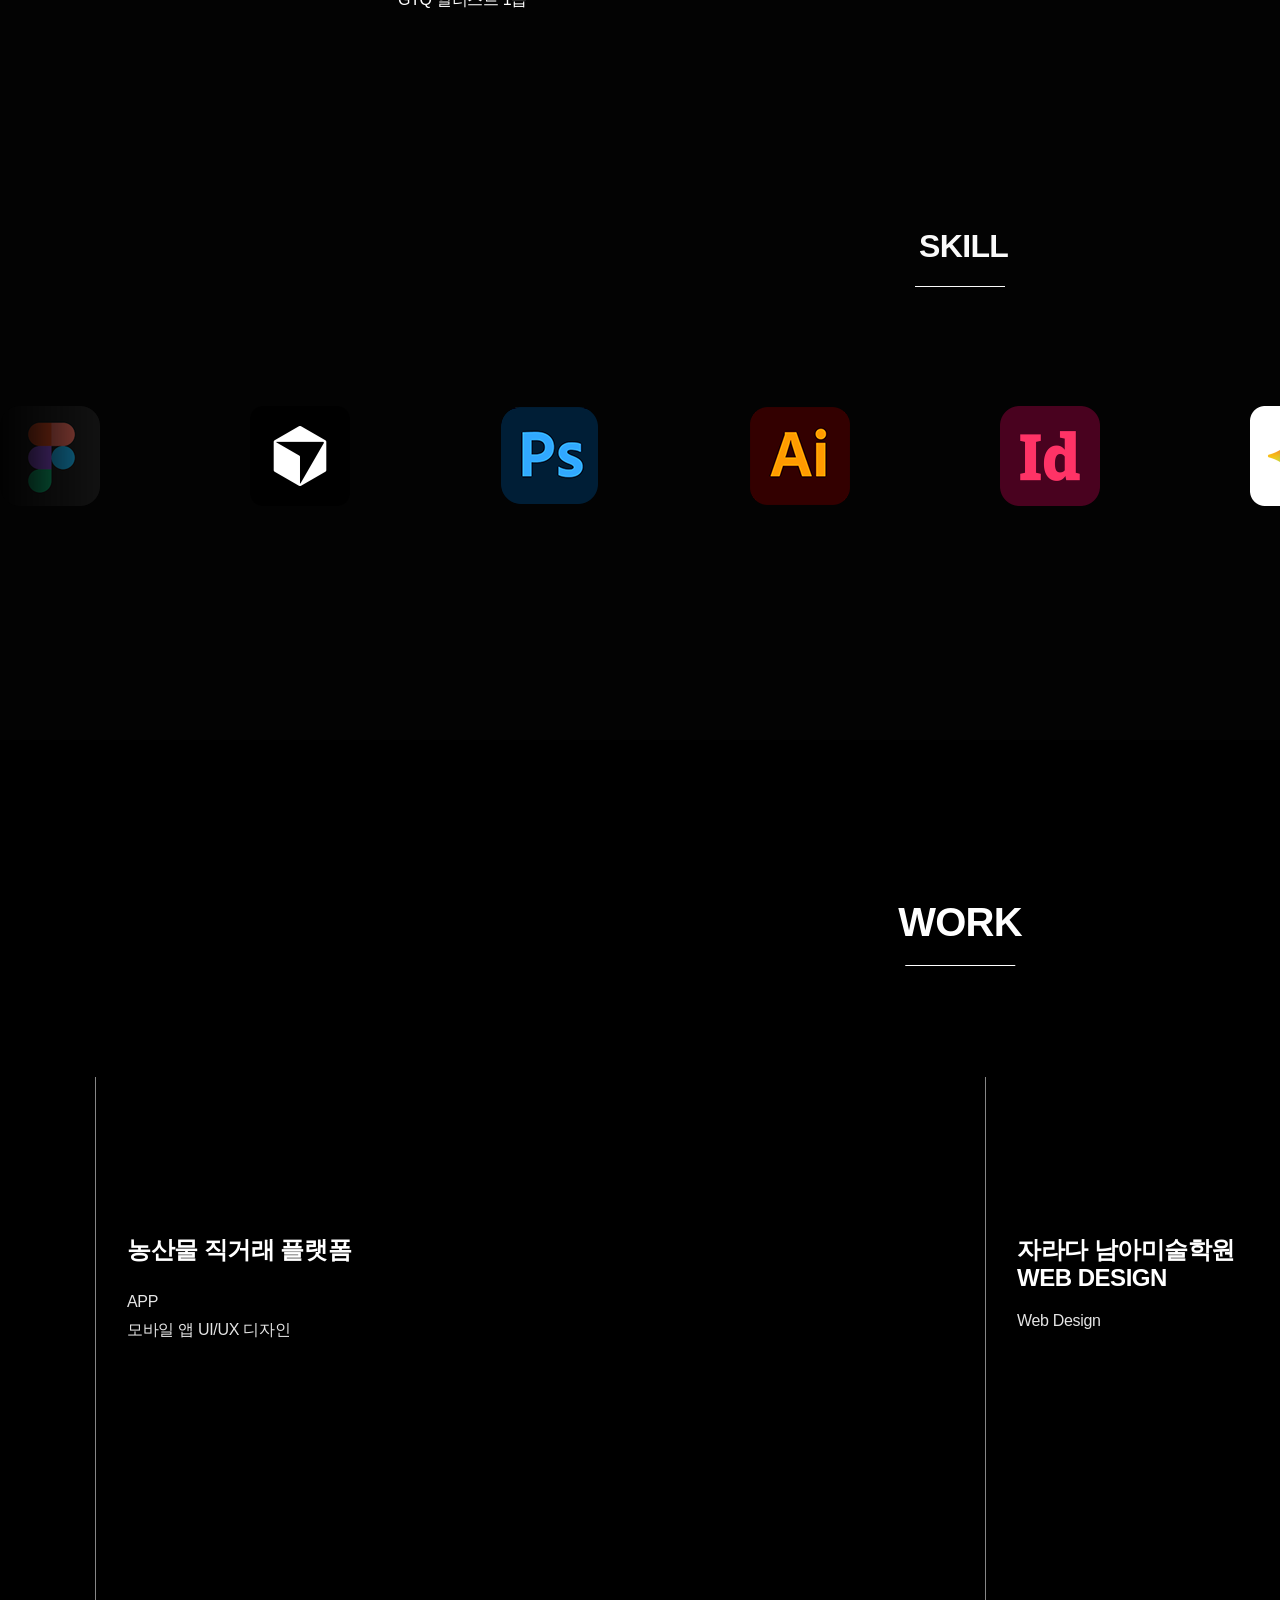
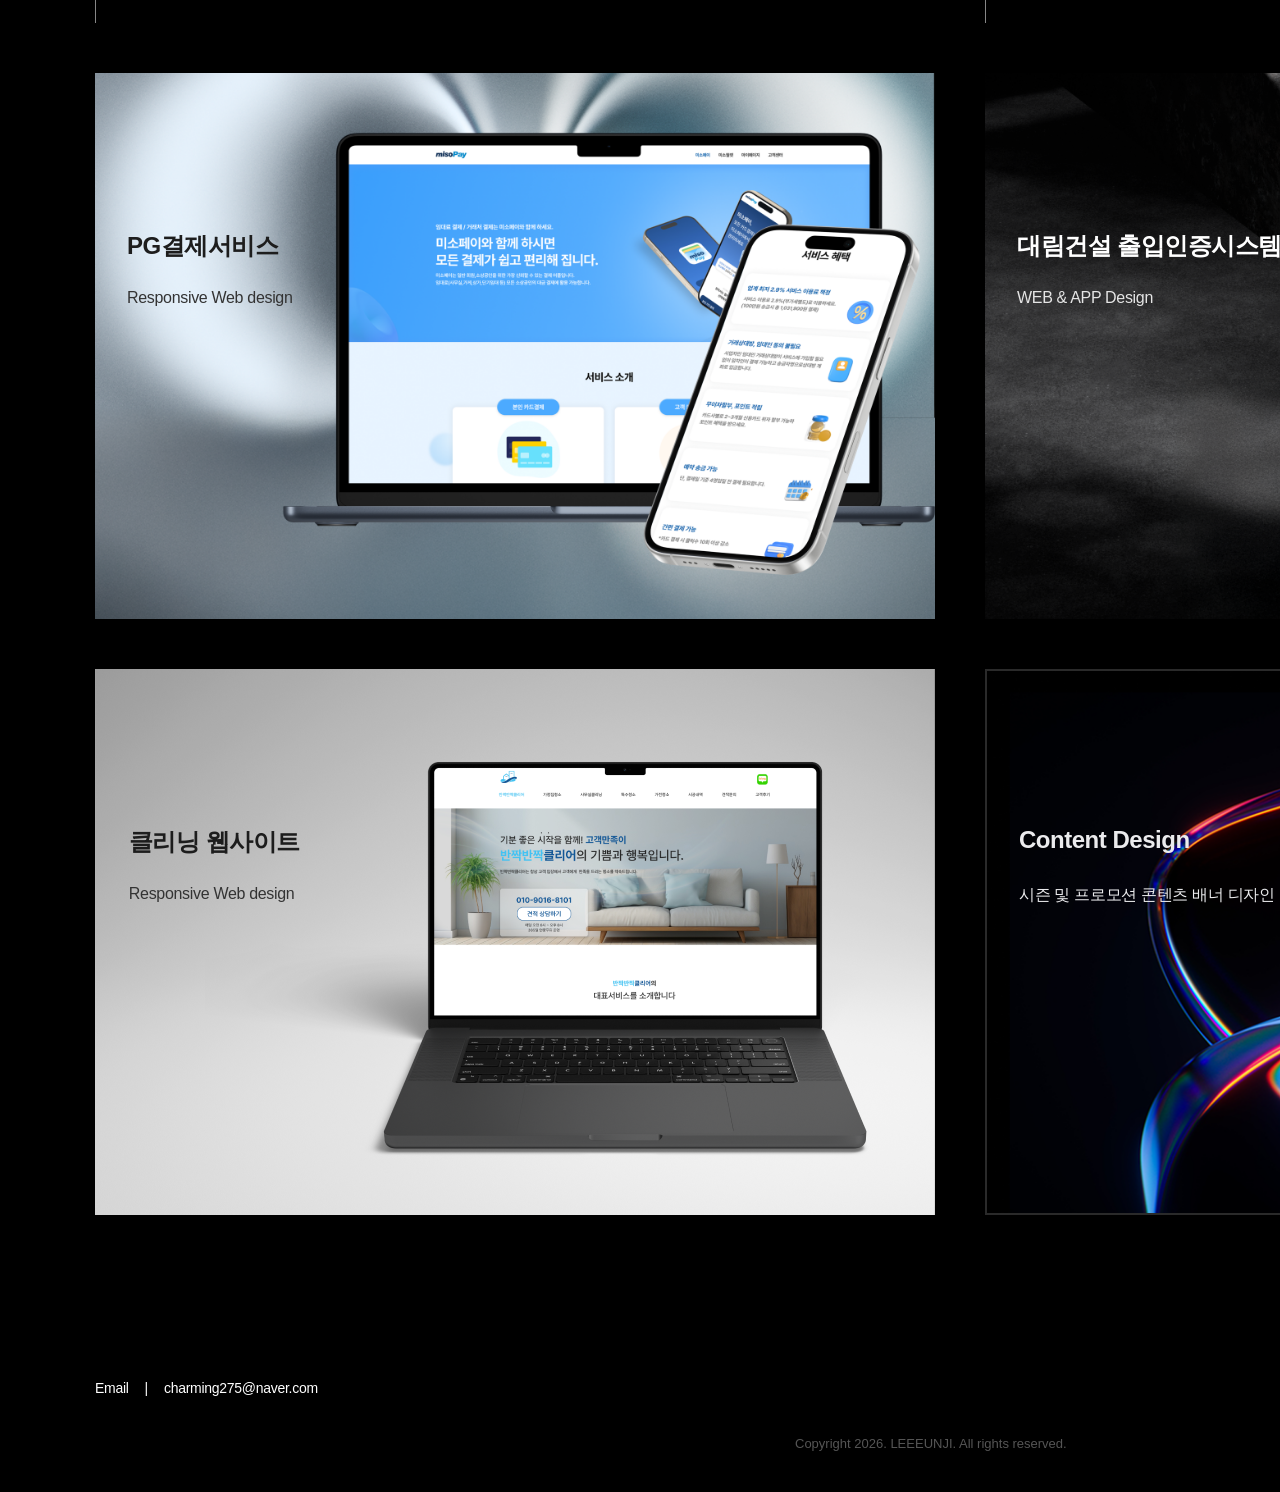
==== commit 17413fb2: "Fix the CONTACT label and remove the design-contribution line from the main work cards. Co-authored-" ====
--- a/index.html
+++ b/index.html
@@ -23,7 +23,7 @@
         <nav class="hero__nav" aria-label="메인 메뉴">
           <a href="#about">ABOUT</a>
           <a href="#work">PROJECT</a>
-          <a href="#contact">CONTACK</a>
+          <a href="#contact">CONTACT</a>
         </nav>
       </header>
 
@@ -215,7 +215,6 @@
         <p class="work__card-title">농산물 직거래 플랫폼</p>
         <p class="work__card-meta work__card-meta--1">APP</p>
         <p class="work__card-meta work__card-meta--2">모바일 앱 UI/UX 디자인</p>
-        <p class="work__card-meta work__card-meta--3">디자인기여도 100%</p>
       </a>
 
       <a href="works/jarada.html" class="work__card work__card--2">
@@ -229,7 +228,6 @@
         <p class="work__card-title">자라다 남아미술학원</p>
         <p class="work__card-title work__card-title--line2">WEB DESIGN</p>
         <p class="work__card-meta work__card-meta--1">Web Design</p>
-        <p class="work__card-meta work__card-meta--2">디자인기여도 100%</p>
       </a>
 
       <a href="works/misopay.html" class="work__card work__card--3">
@@ -242,7 +240,6 @@
         </div>
         <p class="work__card-title work__card-title--dark">PG결제서비스</p>
         <p class="work__card-meta work__card-meta--dark work__card-meta--1">Responsive Web design</p>
-        <p class="work__card-meta work__card-meta--dark work__card-meta--2">디자인기여도 100%</p>
       </a>
 
       <a href="works/daerim.html" class="work__card work__card--4">
@@ -252,7 +249,6 @@
         </div>
         <p class="work__card-title">대림건설 출입인증시스템</p>
         <p class="work__card-meta work__card-meta--1">WEB &amp; APP Design</p>
-        <p class="work__card-meta work__card-meta--2">디자인기여도 100%</p>
       </a>
 
       <a class="work__card work__card--5" id="work5" href="works/cleaning.html">
@@ -262,7 +258,6 @@
         </div>
         <p class="work__card-title work__card-title--dark">클리닝 웹사이트</p>
         <p class="work__card-meta work__card-meta--dark work__card-meta--1">Responsive Web design</p>
-        <p class="work__card-meta work__card-meta--dark work__card-meta--2">디자인기여도 100%</p>
       </a>
 
       <a class="work__card work__card--6" id="work6" href="works/content.html">
@@ -272,7 +267,6 @@
         </div>
         <p class="work__card-title">Content Design</p>
         <p class="work__card-meta work__card-meta--1">시즌 및 프로모션 콘텐츠 배너 디자인</p>
-        <p class="work__card-meta work__card-meta--2">디자인기여도 100%</p>
       </a>
     </section>
 
--- a/styles.css
+++ b/styles.css
@@ -1146,16 +1146,42 @@
   line-height: normal;
   letter-spacing: -0.32px;
   color: #cdcdcd;
-  text-decoration: none;
+  text-decoration: underline;
+  text-decoration-thickness: 1px;
+  text-underline-offset: 4px;
   white-space: nowrap;
 }
 
-.work-detail--cleaning .work-detail__site {
+.work-detail--cleaning .work-detail__site,
+.work-detail--jarada .work-detail__site {
   top: 227px;
 }
 
-.work-detail--jarada .work-detail__site {
-  top: 214px;
+.work-detail--jarada .work-detail__meta {
+  top: 310.992px;
+  height: 92.182px;
+}
+
+.work-detail--jarada .work-detail__meta li {
+  position: absolute;
+  left: 0;
+  line-height: normal;
+}
+
+.work-detail--jarada .work-detail__meta li + li {
+  margin-top: 0;
+}
+
+.work-detail--jarada .work-detail__meta li:nth-child(1) { top: 0; }
+.work-detail--jarada .work-detail__meta li:nth-child(2) { top: 33.521px; }
+.work-detail--jarada .work-detail__meta li:nth-child(3) { top: 67.042px; }
+
+.work-detail--jarada .work-detail__overview-title {
+  top: 473.956px;
+}
+
+.work-detail--jarada .work-detail__overview-text {
+  top: 561.956px;
 }
 
 .work-detail--cleaning .work-detail__meta {
@@ -2066,6 +2092,19 @@
     letter-spacing: -0.24px;
   }
 
+  .work-detail--jarada .work-detail__meta {
+    position: static;
+    height: auto;
+  }
+
+  .work-detail--jarada .work-detail__meta li {
+    position: static;
+  }
+
+  .work-detail--jarada .work-detail__meta li + li {
+    margin-top: 4px;
+  }
+
   .work-detail--cleaning .work-detail__meta {
     position: static;
     width: auto;
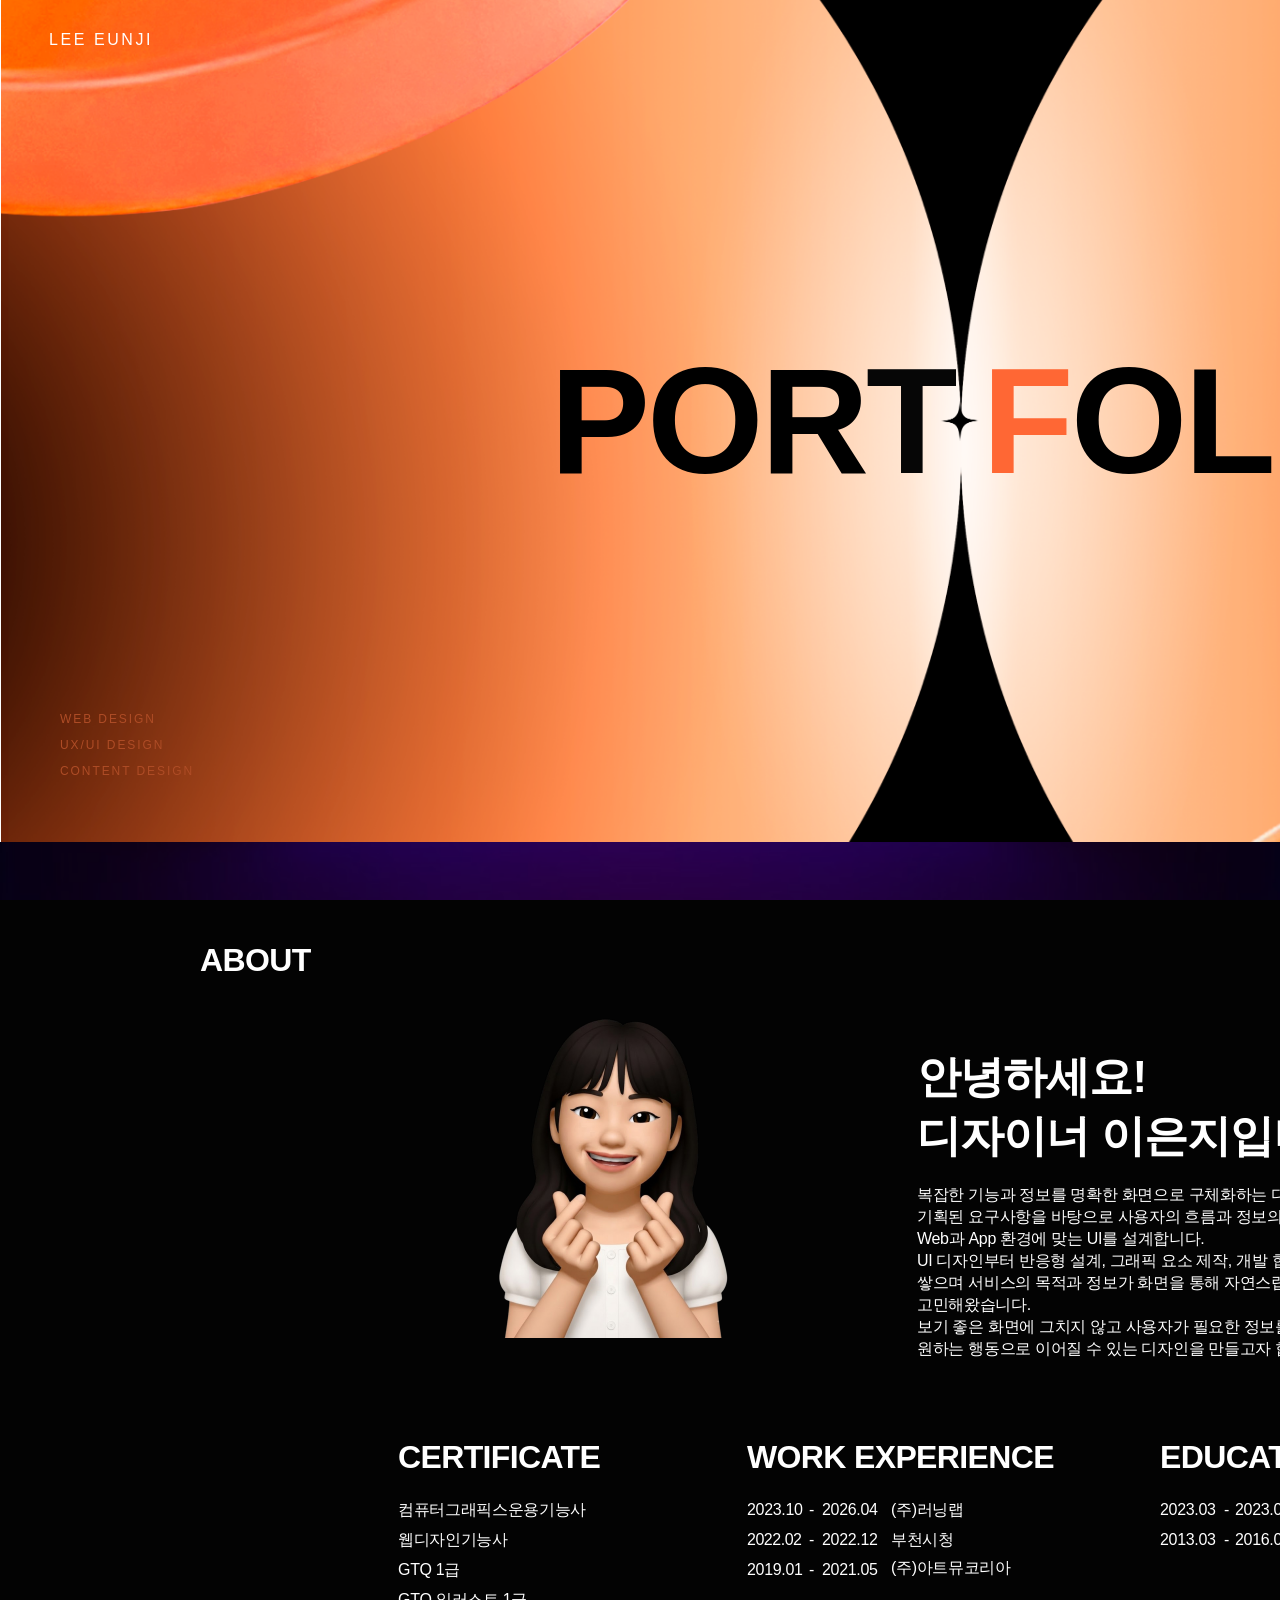
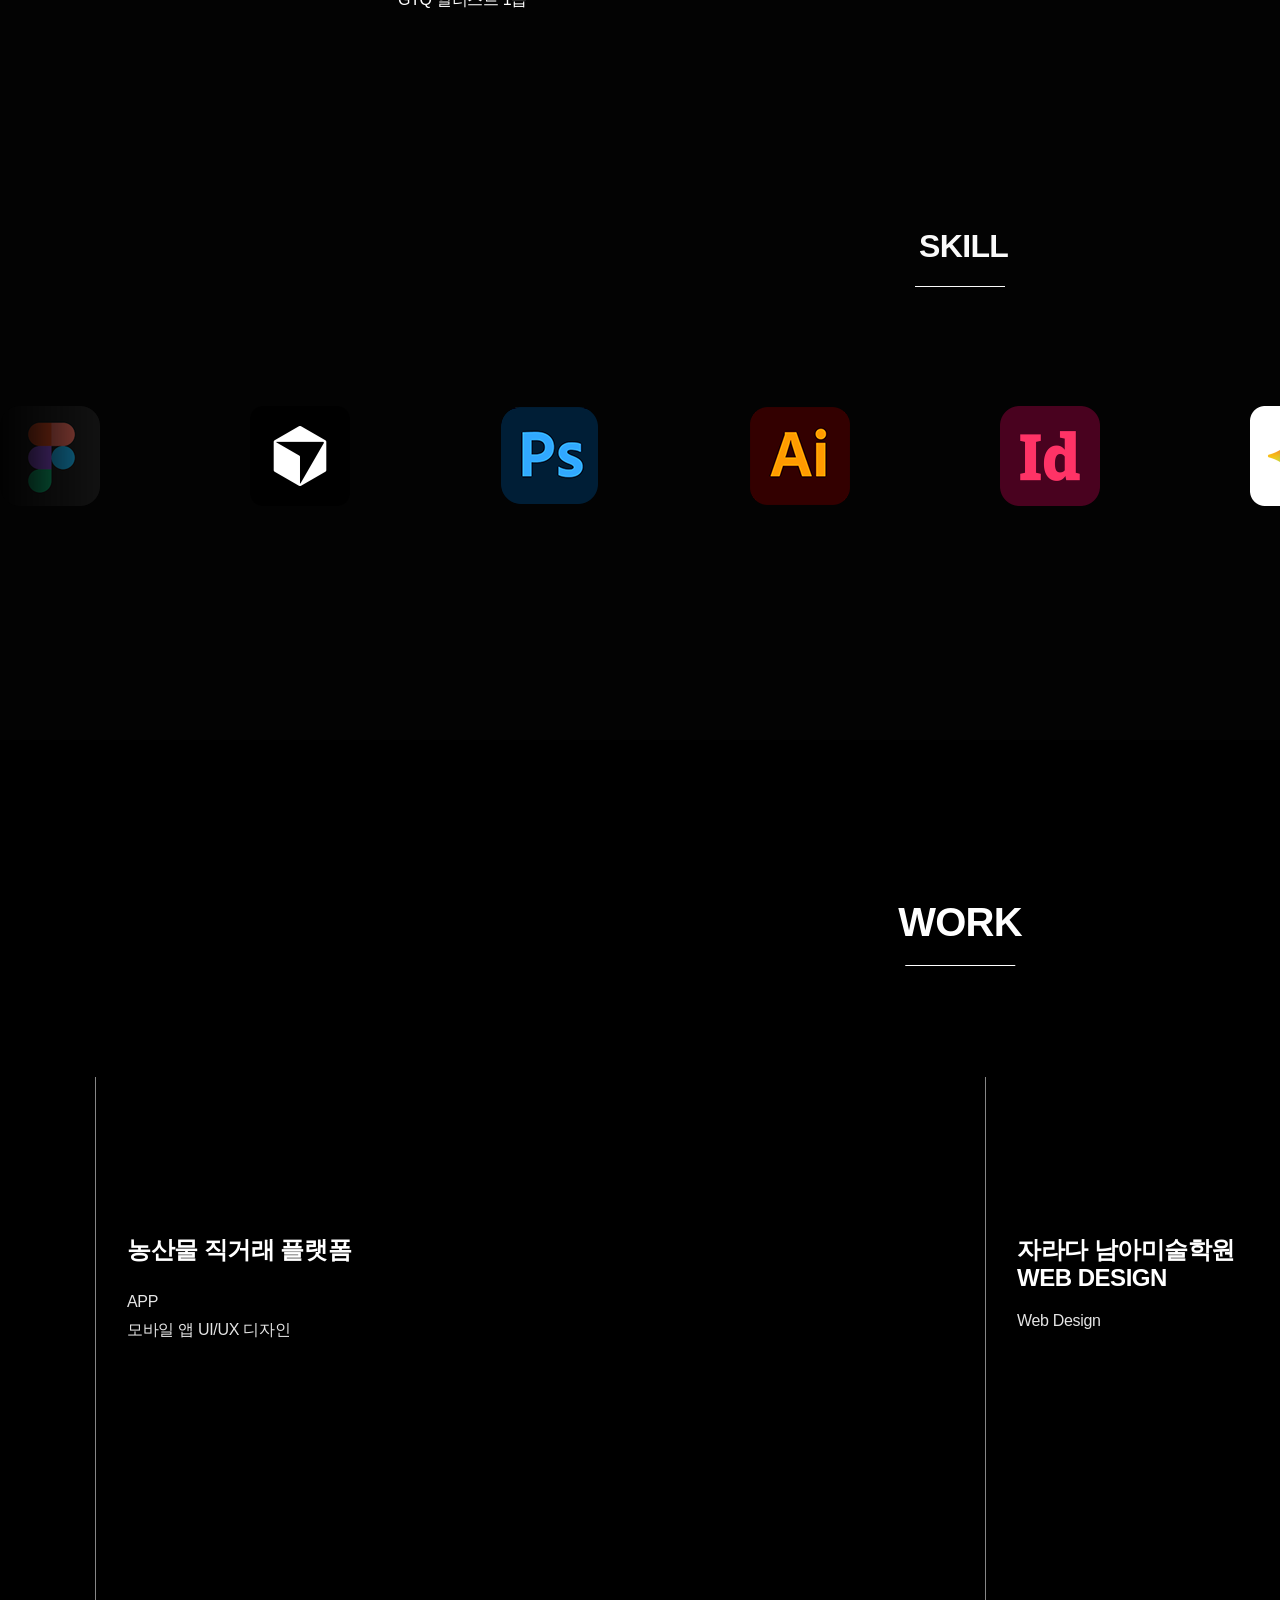
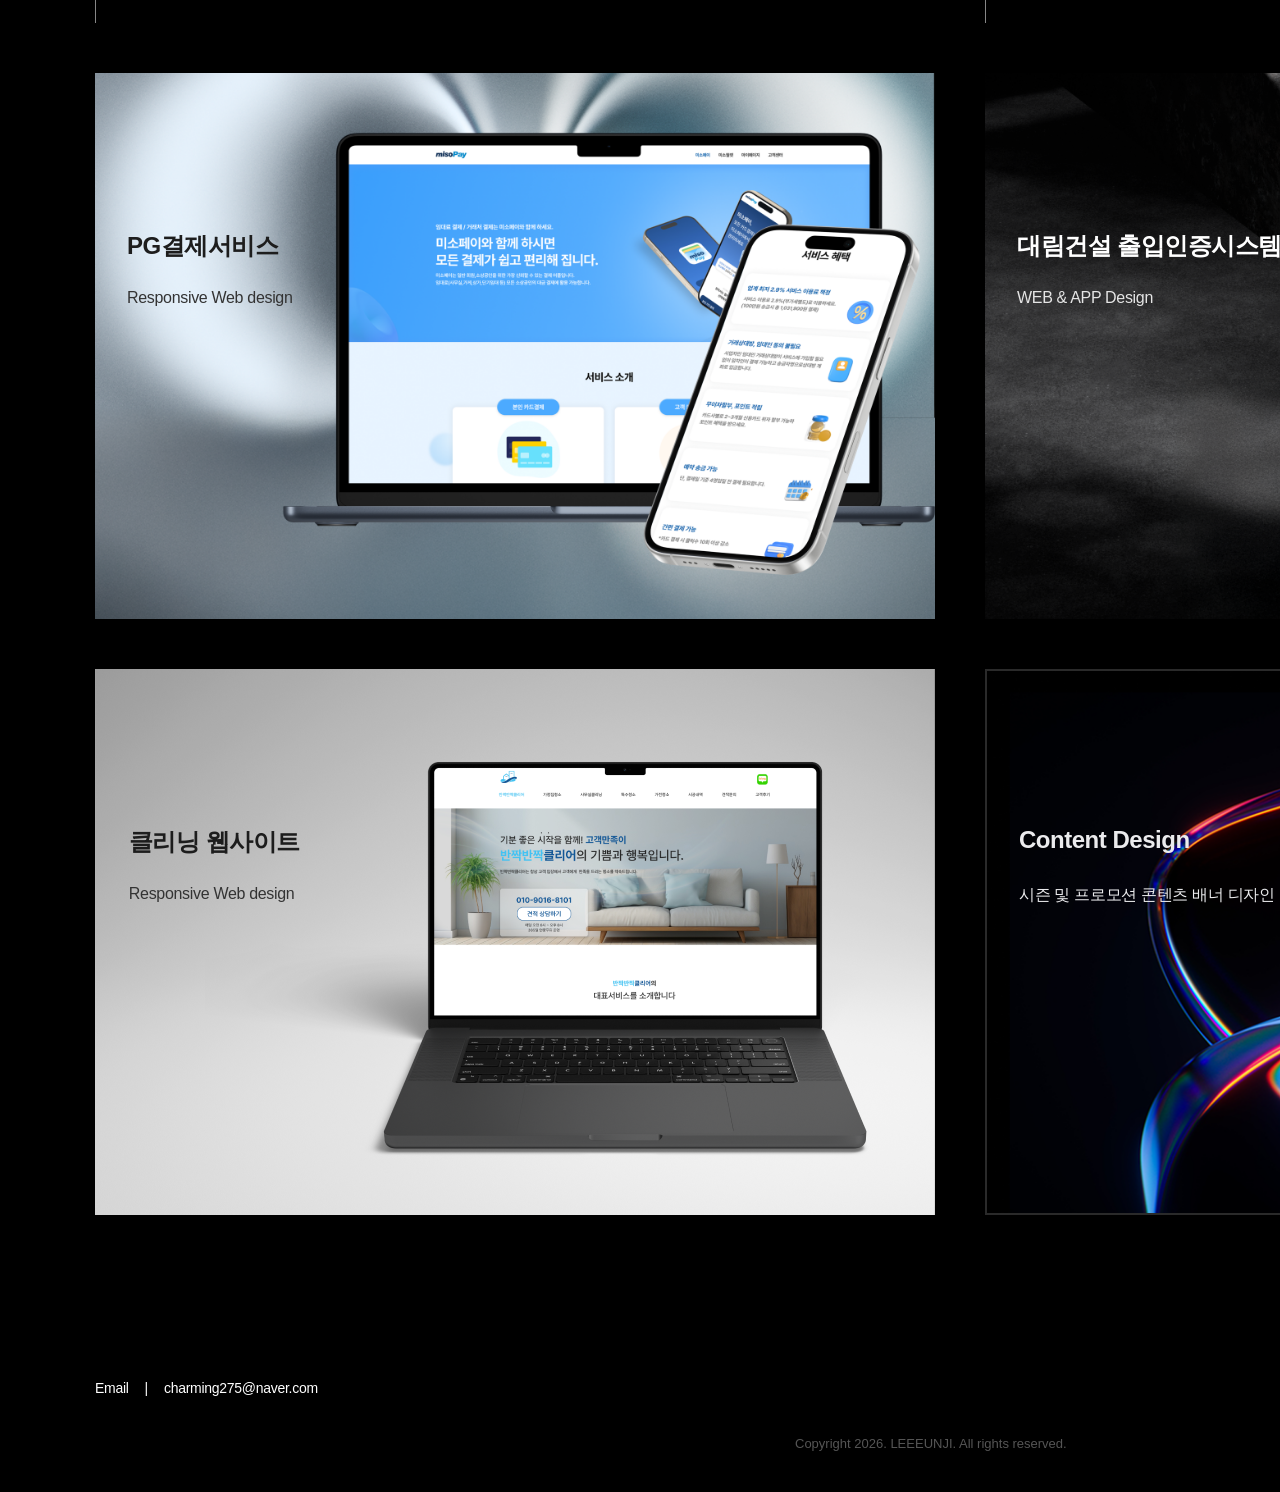
==== commit d126e549: "Update the About introduction copy. Co-authored-by: Cursor <cursoragent@cursor.com>" ====
--- a/index.html
+++ b/index.html
@@ -57,11 +57,10 @@
             <p>디자이너 이은지입니다. </p>
           </div>
           <p class="about__desc">
-            사용자의 입장에서 생각하고, 서비스의 목적을 이해하는 디자인을 지향합니다.<br>
-            단순히 화면을 디자인하는 것에 그치지 않고, 웹의 구조와 사용자<br class="about__br-mo">
-            흐름을 함께 고민하며 목적에 맞는 경험을 설계합니다.<br>
-            디자인부터 실제 웹 구현까지 연결되는 과정을 이해하고, 사용자와<br class="about__br-mo">
-            서비스 모두에게 더 나은 결과를 만들어가는 디자이너입니다.
+            복잡한 기능과 정보를 명확한 화면으로 구체화하는 디자인을 지향합니다.<br>
+            기획된 요구사항을 바탕으로 사용자의 흐름과 정보의 우선순위를 정리하고, Web과 App 환경에 맞는 UI를 설계합니다.<br>
+            UI 디자인부터 반응형 설계, 그래픽 요소 제작, 개발 협업까지 다양한 실무 경험을 쌓으며 서비스의 목적과 정보가 화면을 통해 자연스럽게 전달될 수 있도록 고민해왔습니다.<br>
+            보기 좋은 화면에 그치지 않고 사용자가 필요한 정보를 쉽게 이해하고 자연스럽게 원하는 행동으로 이어질 수 있는 디자인을 만들고자 합니다.
           </p>
         </div>
 
--- a/styles.css
+++ b/styles.css
@@ -868,7 +868,7 @@
 }
 
 .work-detail__overview-text--jarada {
-  width: 530px;
+  width: 572px;
   letter-spacing: -0.36px;
 }
 
@@ -881,13 +881,87 @@
   margin: 0;
 }
 
+.work-detail--farm .work-detail__hero {
+  left: 716px;
+  top: 84px;
+  width: 1120px;
+  height: 700.459px;
+}
+
+.work-detail--farm .work-detail__hero img {
+  position: absolute;
+  left: 0;
+  top: -10.8%;
+  width: 100%;
+  height: 119.67%;
+  max-width: none;
+  object-fit: fill;
+}
+
+.work-detail--farm .work-detail__meta li {
+  line-height: 24px;
+}
+
+.work-detail--farm .work-detail__meta li + li {
+  margin-top: 8px;
+}
+
+.work-detail--farm .work-detail__overview-title {
+  top: 350px;
+}
+
+.work-detail--farm .work-detail__overview-text {
+  top: 423px;
+  width: 572px;
+  font-size: 20px;
+  line-height: 26px;
+  letter-spacing: -0.4px;
+}
+
+.work-detail__contribution-title {
+  position: absolute;
+  left: 60px;
+  top: 645px;
+  z-index: 2;
+  margin: 0;
+  font-family: 'Pretendard', sans-serif;
+  font-weight: 700;
+  font-size: 40px;
+  line-height: normal;
+  letter-spacing: -0.8px;
+  color: #ffffff;
+  white-space: nowrap;
+}
+
+.work-detail__contribution {
+  position: absolute;
+  left: 60px;
+  top: 718px;
+  z-index: 2;
+  width: 311px;
+  margin: 0;
+  padding: 0;
+  list-style: disc;
+  font-family: 'Pretendard', sans-serif;
+  font-weight: 500;
+  font-size: 20px;
+  line-height: 26px;
+  letter-spacing: -0.4px;
+  color: #cdcdcd;
+}
+
+.work-detail__contribution li {
+  margin-left: 30px;
+  white-space: nowrap;
+}
+
 .work-detail__gallery {
   margin-top: 1011px;
   width: 1920px;
 }
 
 .work-detail__gallery--jarada {
-  margin-top: 975px;
+  margin-top: 1082px;
   display: flex;
   flex-direction: column;
   gap: 80px;
@@ -975,20 +1049,56 @@
   padding-bottom: 200px;
 }
 
+.work-detail--misopay .work-detail__hero {
+  left: 716px;
+  top: 84px;
+  width: 1120px;
+  height: 700.459px;
+}
+
+.work-detail--misopay .work-detail__hero img {
+  object-fit: cover;
+}
+
+.work-detail--misopay .work-detail__title {
+  width: auto;
+  white-space: nowrap;
+}
+
 .work-detail--misopay .work-detail__meta {
-  top: 304px;
+  top: 242px;
+}
+
+.work-detail--misopay .work-detail__meta li {
+  line-height: 24px;
 }
 
 .work-detail--misopay .work-detail__overview-title {
-  top: 462px;
+  top: 348px;
 }
 
 .work-detail--misopay .work-detail__overview-text {
-  top: 537px;
+  top: 421px;
+  width: 572px;
+}
+
+.work-detail--misopay .work-detail__contribution-title {
+  top: 643px;
+}
+
+.work-detail--misopay .work-detail__contribution {
+  top: 716px;
+  width: 280px;
+  font-size: 18px;
+  letter-spacing: -0.36px;
+}
+
+.work-detail--misopay .work-detail__contribution li {
+  margin-left: 27px;
 }
 
 .work-detail__gallery--misopay {
-  margin-top: 905px;
+  margin-top: 1012px;
   display: flex;
   flex-direction: column;
   gap: 80px;
@@ -1039,46 +1149,81 @@
 }
 
 .work-detail--misopay .work-detail__title span:not(:first-child) {
+  margin-top: 8px;
   font-size: 44px;
   font-weight: 600;
+  line-height: 50px;
   letter-spacing: -0.88px;
 }
 
-.work-detail__overview-text--misopay p + p {
-  margin-top: 12px;
+.work-detail--daerim .work-detail__hero {
+  left: 716px;
+  top: 84px;
+  width: 1120px;
+  height: 700.459px;
+}
+
+.work-detail--daerim .work-detail__hero img {
+  object-fit: cover;
+}
+
+.work-detail--daerim .work-detail__title {
+  width: auto;
+  white-space: nowrap;
 }
 
 .work-detail--daerim .work-detail__meta {
-  top: 304px;
+  top: 244px;
+}
+
+.work-detail--daerim .work-detail__meta li {
+  line-height: 24px;
+}
+
+.work-detail--daerim .work-detail__meta li + li {
+  margin-top: 8px;
 }
 
 .work-detail--daerim .work-detail__overview-title {
-  top: 462px;
+  top: 350px;
 }
 
 .work-detail--daerim .work-detail__overview-text {
-  top: 537px;
+  top: 423px;
+  width: 572px;
+  letter-spacing: -0.36px;
 }
 
 .work-detail__overview-text--daerim {
-  width: 499px;
+  width: 572px;
   letter-spacing: -0.36px;
 }
 
-.work-detail__overview-text--daerim p:first-child {
-  width: 473px;
-}
-
 .work-detail__overview-text--daerim p + p {
-  margin-top: 8px;
+  margin-top: 0;
 }
 
 .work-detail__title--daerim {
-  width: 297px;
+  width: auto;
+}
+
+.work-detail--daerim .work-detail__contribution-title {
+  top: 567px;
+}
+
+.work-detail--daerim .work-detail__contribution {
+  top: 640px;
+  width: auto;
+  font-size: 18px;
+  letter-spacing: -0.36px;
+}
+
+.work-detail--daerim .work-detail__contribution li {
+  margin-left: 27px;
 }
 
 .work-detail__gallery--daerim {
-  margin-top: 977px;
+  margin-top: 884px;
 }
 
 .work-detail__gallery--daerim .work-detail__row + .work-detail__row {
@@ -1115,13 +1260,15 @@
 }
 
 .work-detail--cleaning {
-  height: 12858px;
+  height: 12926px;
   padding-bottom: 0;
 }
 
 .work-detail--cleaning .work-detail__hero {
-  width: 1220px;
-  height: 814px;
+  left: 716px;
+  top: 84px;
+  width: 1120px;
+  height: 746.667px;
 }
 
 .work-detail--cleaning .work-detail__hero img {
@@ -1157,37 +1304,65 @@
   top: 227px;
 }
 
+.work-detail--jarada .work-detail__hero {
+  left: 716px;
+  top: 84px;
+  width: 1120px;
+  height: 700.459px;
+}
+
+.work-detail--jarada .work-detail__hero img {
+  position: absolute;
+  left: 0;
+  top: -10.8%;
+  width: 100%;
+  height: 119.67%;
+  max-width: none;
+  object-fit: fill;
+}
+
 .work-detail--jarada .work-detail__meta {
-  top: 310.992px;
-  height: 92.182px;
+  top: 286px;
+  height: auto;
 }
 
 .work-detail--jarada .work-detail__meta li {
-  position: absolute;
-  left: 0;
-  line-height: normal;
+  line-height: 24px;
 }
 
 .work-detail--jarada .work-detail__meta li + li {
-  margin-top: 0;
-}
-
-.work-detail--jarada .work-detail__meta li:nth-child(1) { top: 0; }
-.work-detail--jarada .work-detail__meta li:nth-child(2) { top: 33.521px; }
-.work-detail--jarada .work-detail__meta li:nth-child(3) { top: 67.042px; }
+  margin-top: 8px;
+}
 
 .work-detail--jarada .work-detail__overview-title {
-  top: 473.956px;
+  top: 392px;
 }
 
 .work-detail--jarada .work-detail__overview-text {
-  top: 561.956px;
+  top: 465px;
+  width: 572px;
+  letter-spacing: -0.36px;
+}
+
+.work-detail--jarada .work-detail__contribution-title {
+  top: 713px;
+}
+
+.work-detail--jarada .work-detail__contribution {
+  top: 786px;
+  width: auto;
+  font-size: 18px;
+  letter-spacing: -0.36px;
+}
+
+.work-detail--jarada .work-detail__contribution li {
+  margin-left: 27px;
 }
 
 .work-detail--cleaning .work-detail__meta {
-  top: 310.992px;
-  width: 170.746px;
-  height: 92.182px;
+  top: 286px;
+  width: auto;
+  height: 58px;
 }
 
 .work-detail--cleaning .work-detail__meta li {
@@ -1199,24 +1374,40 @@
 }
 
 .work-detail--cleaning .work-detail__meta li:nth-child(1) { top: 0; }
-.work-detail--cleaning .work-detail__meta li:nth-child(2) { top: 33.521px; }
-.work-detail--cleaning .work-detail__meta li:nth-child(3) { top: 67.042px; }
+.work-detail--cleaning .work-detail__meta li:nth-child(2) { top: 33.52px; }
 
 .work-detail--cleaning .work-detail__overview-title {
-  top: 473.956px;
+  top: 393.96px;
   font-size: 41.901px;
   line-height: normal;
   letter-spacing: -0.838px;
 }
 
 .work-detail--cleaning .work-detail__overview-text {
-  top: 550.956px;
-  width: 522px;
+  top: 469px;
+  width: 583px;
   font-size: 18.855px;
   line-height: 27.236px;
   letter-spacing: -0.3771px;
 }
 
+.work-detail--cleaning .work-detail__contribution-title {
+  top: 700px;
+  font-size: 40px;
+  letter-spacing: -0.8px;
+}
+
+.work-detail--cleaning .work-detail__contribution {
+  top: 773px;
+  width: auto;
+  font-size: 18px;
+  letter-spacing: -0.36px;
+}
+
+.work-detail--cleaning .work-detail__contribution li {
+  margin-left: 27px;
+}
+
 .work-detail__shot {
   position: absolute;
   display: block;
@@ -1225,28 +1416,28 @@
 
 .work-detail__shot--main {
   left: 0;
-  top: 1027.333px;
+  top: 1095px;
   width: 1920px;
   height: 7750px;
 }
 
 .work-detail__shot--movein {
   left: 0;
-  top: 8875px;
+  top: 8942.667px;
   width: 920px;
   height: 3116px;
 }
 
 .work-detail__shot--ac {
   left: 1000px;
-  top: 8875px;
+  top: 8942.667px;
   width: 920px;
   height: 1868px;
 }
 
 .work-detail__shot--office {
   left: 1000px;
-  top: 10823px;
+  top: 10890.667px;
   width: 920px;
   height: 1737px;
 }
@@ -1880,6 +2071,74 @@
     display: none;
   }
 
+  .work-detail--farm .work-detail__hero,
+  .work-detail--misopay .work-detail__hero,
+  .work-detail--jarada .work-detail__hero,
+  .work-detail--daerim .work-detail__hero,
+  .work-detail--cleaning .work-detail__hero {
+    position: relative;
+    left: auto;
+    top: auto;
+    width: 100%;
+    height: auto;
+  }
+
+  .work-detail--farm .work-detail__hero img,
+  .work-detail--jarada .work-detail__hero img {
+    position: static;
+    top: auto;
+    width: 100%;
+    height: auto;
+    max-width: 100%;
+    object-fit: cover;
+  }
+
+  .work-detail--farm .work-detail__meta li,
+  .work-detail--misopay .work-detail__meta li {
+    line-height: normal;
+  }
+
+  .work-detail--misopay .work-detail__title,
+  .work-detail--daerim .work-detail__title {
+    white-space: normal;
+  }
+
+  .work-detail--misopay .work-detail__title span:not(:first-child) {
+    margin-top: 0;
+    line-height: normal;
+  }
+
+  .work-detail--farm .work-detail__meta li + li {
+    margin-top: 4px;
+  }
+
+  .work-detail--farm .work-detail__overview-title,
+  .work-detail .work-detail__contribution-title {
+    position: static;
+    margin: 28px 20px 0;
+    font-size: 24px;
+    letter-spacing: -0.48px;
+    white-space: normal;
+  }
+
+  .work-detail--farm .work-detail__overview-text,
+  .work-detail .work-detail__contribution {
+    position: static;
+    left: auto;
+    top: auto;
+    width: calc(100% - 40px);
+    max-width: calc(100% - 40px);
+    margin: 12px 20px 0;
+    font-size: 12px;
+    line-height: 20px;
+    letter-spacing: -0.24px;
+    box-sizing: border-box;
+  }
+
+  .work-detail .work-detail__contribution li {
+    white-space: normal;
+  }
+
   .work-detail__gallery,
   .work-detail__gallery--jarada,
   .work-detail__gallery--misopay,
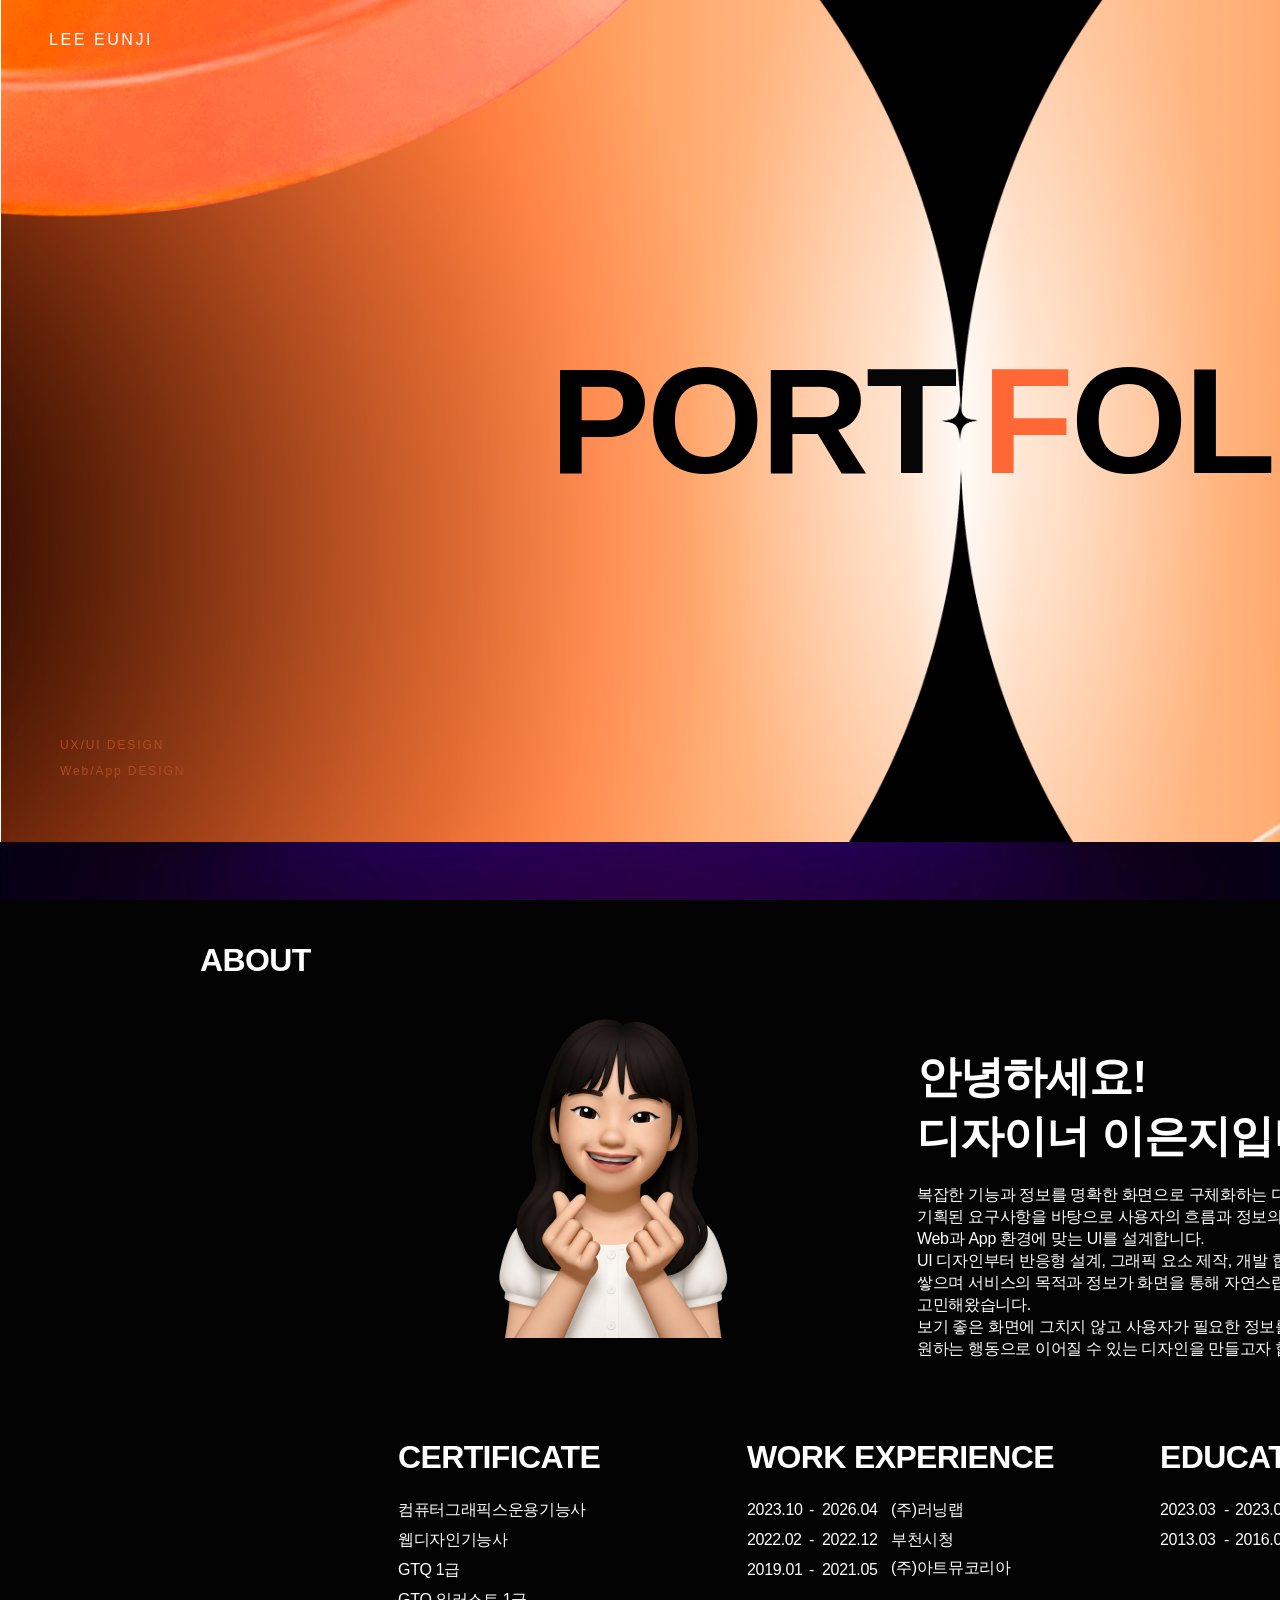
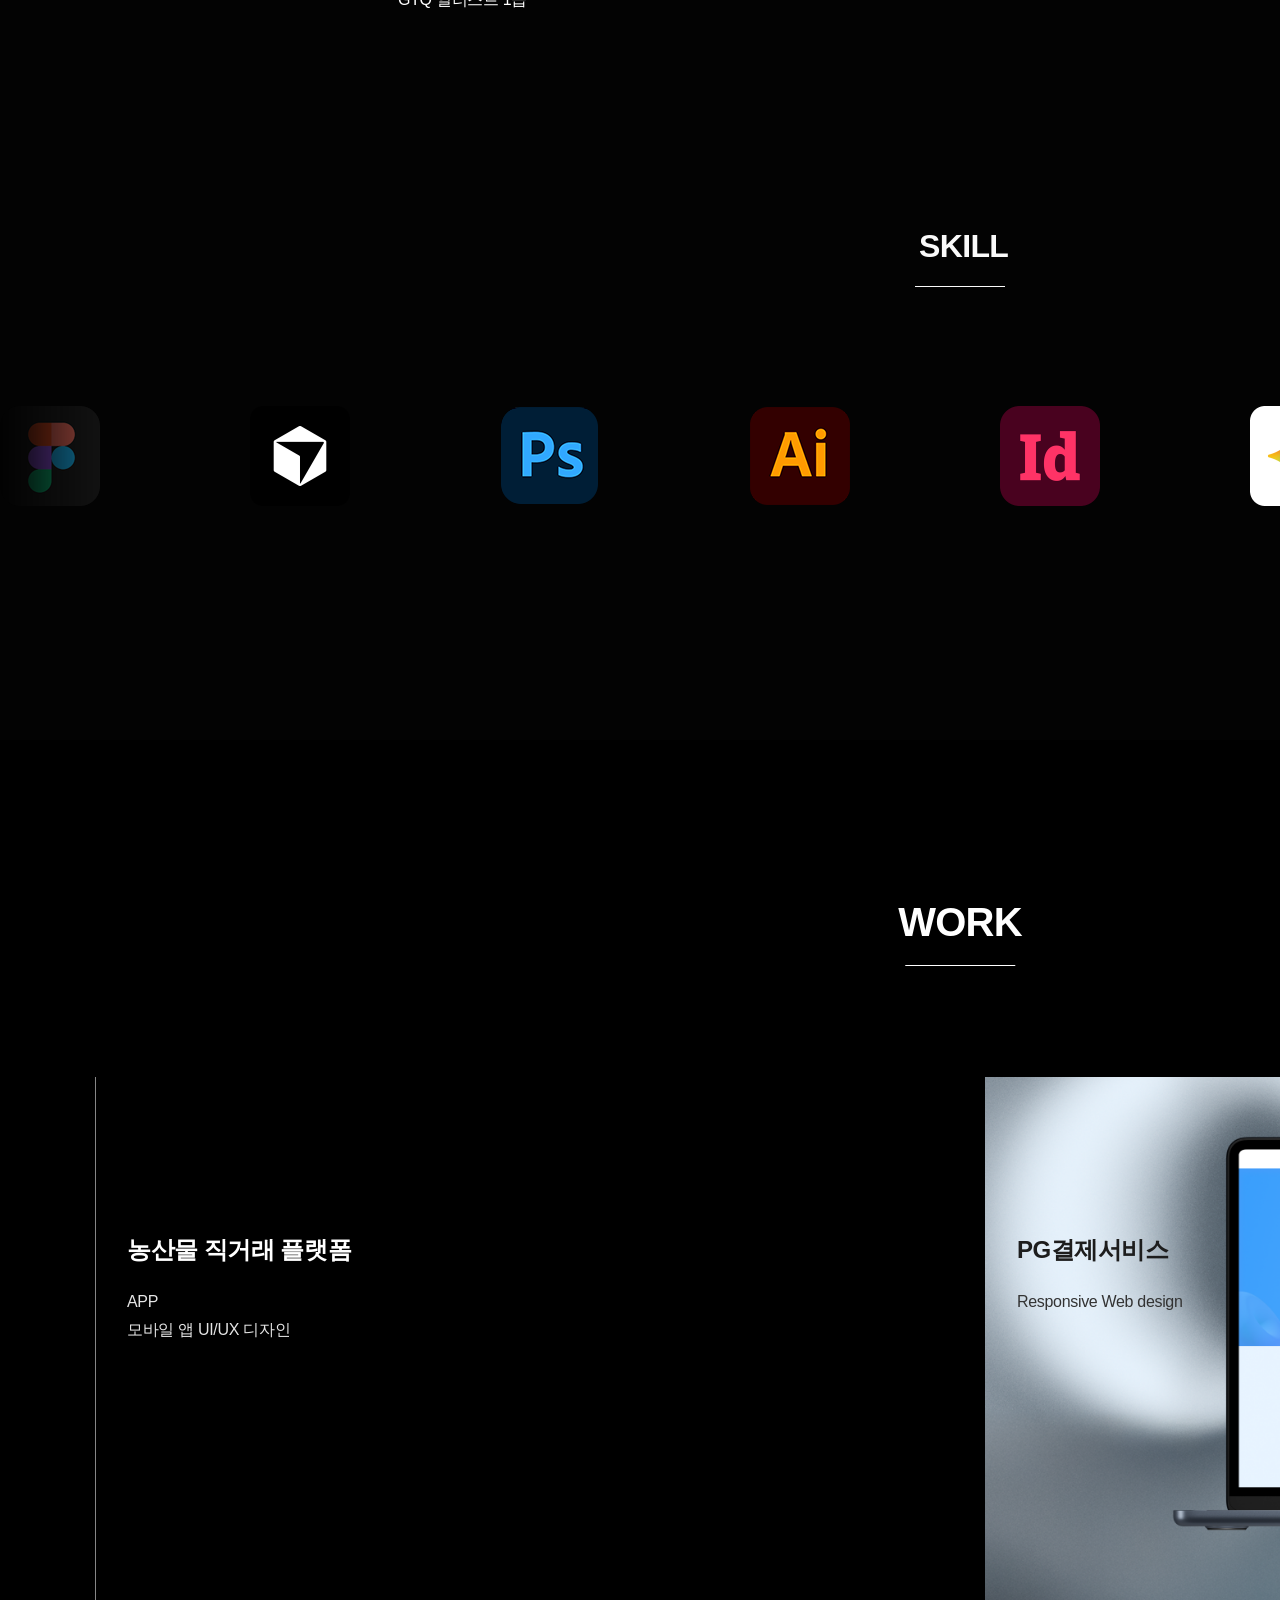
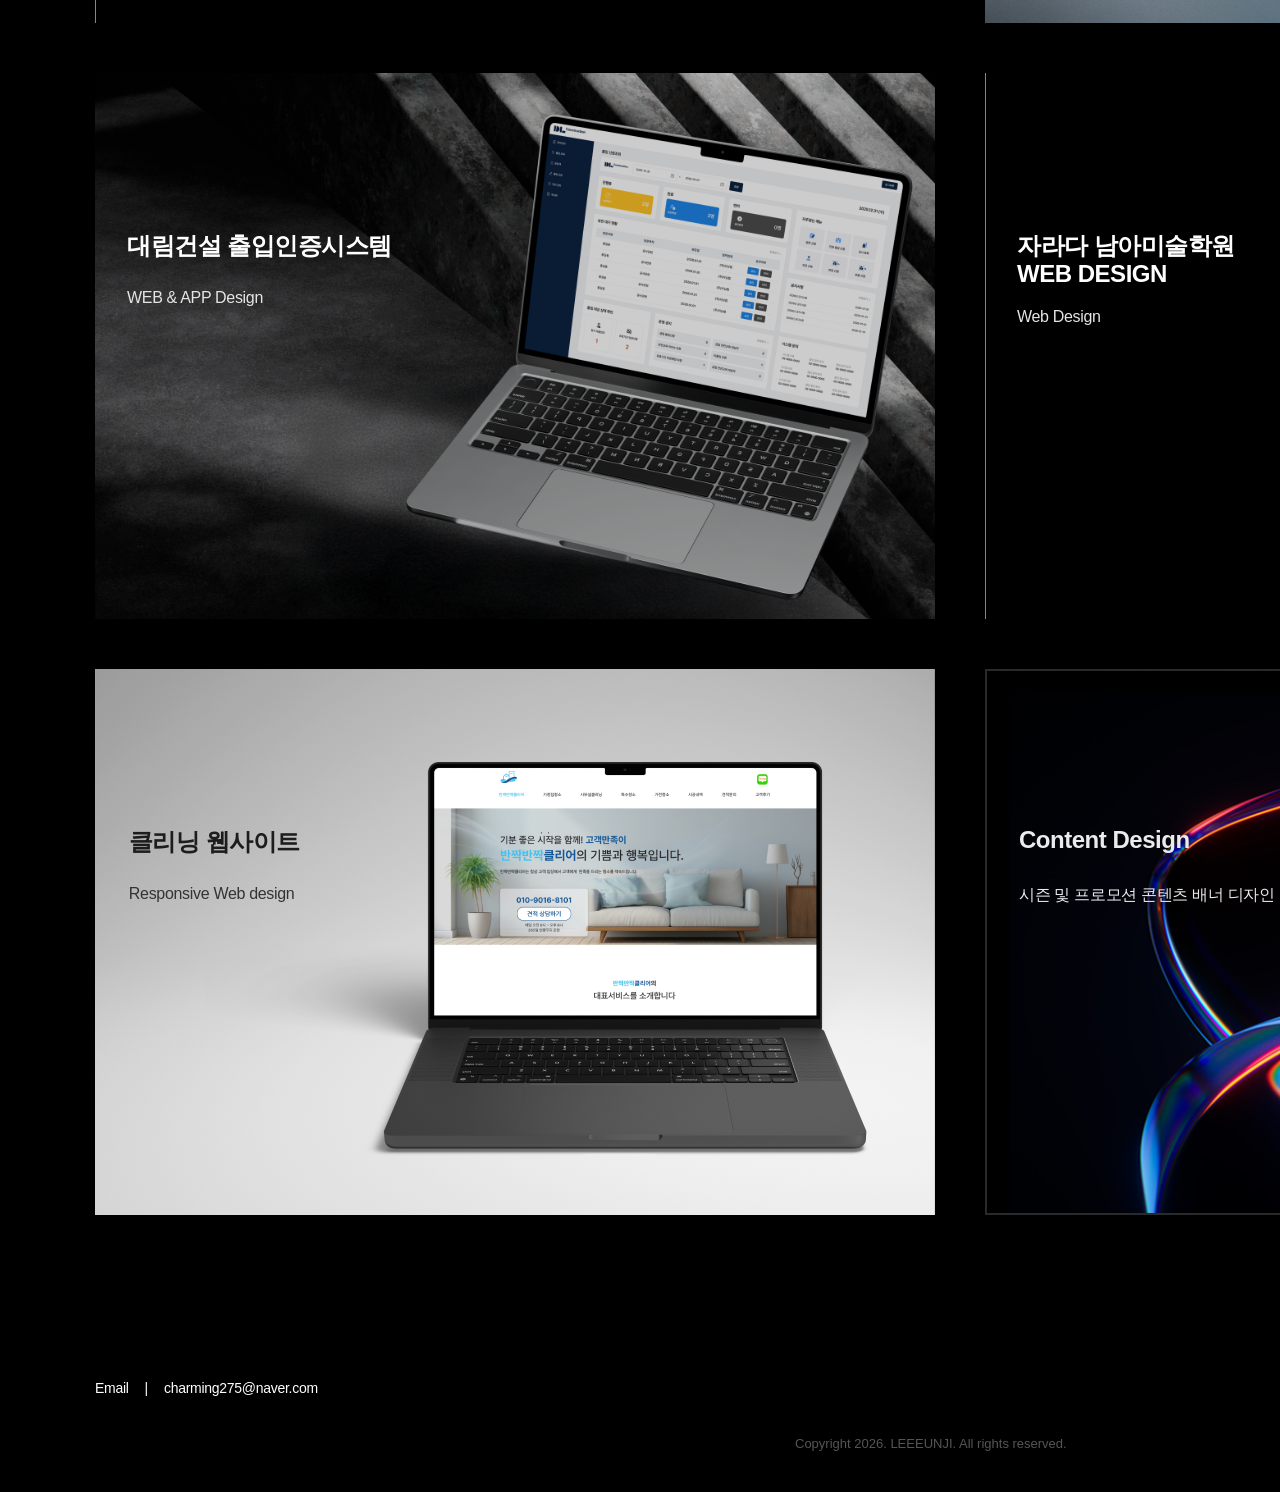
==== commit 1fa7bebb: "Reorder the main work grid and update the hero role labels. Co-authored-by: Cursor <cursoragent@curs" ====
--- a/index.html
+++ b/index.html
@@ -34,9 +34,8 @@
       <img class="hero__star" src="images/hero-star.png" alt="" width="40" height="40">
 
       <ul class="hero__roles">
-        <li>WEB DESIGN</li>
         <li>UX/UI DESIGN</li>
-        <li>CONTENT DESIGN</li>
+        <li>Web/App DESIGN</li>
       </ul>
     </section>
 
@@ -216,6 +215,27 @@
         <p class="work__card-meta work__card-meta--2">모바일 앱 UI/UX 디자인</p>
       </a>
 
+      <a href="works/misopay.html" class="work__card work__card--3">
+        <div class="work__card-bg" aria-hidden="true">
+          <picture>
+            <source media="(max-width: 768px)" srcset="images/work-misopay-mo.png">
+            <img src="images/work-misopay.png" alt="">
+          </picture>
+          <div class="work__card-overlay work__card-overlay--misopay"></div>
+        </div>
+        <p class="work__card-title work__card-title--dark">PG결제서비스</p>
+        <p class="work__card-meta work__card-meta--dark work__card-meta--1">Responsive Web design</p>
+      </a>
+
+      <a href="works/daerim.html" class="work__card work__card--4">
+        <div class="work__card-bg" aria-hidden="true">
+          <img src="images/work-daerim.png" alt="">
+          <div class="work__card-overlay work__card-overlay--light"></div>
+        </div>
+        <p class="work__card-title">대림건설 출입인증시스템</p>
+        <p class="work__card-meta work__card-meta--1">WEB &amp; APP Design</p>
+      </a>
+
       <a href="works/jarada.html" class="work__card work__card--2">
         <div class="work__card-bg" aria-hidden="true">
           <picture>
@@ -227,27 +247,6 @@
         <p class="work__card-title">자라다 남아미술학원</p>
         <p class="work__card-title work__card-title--line2">WEB DESIGN</p>
         <p class="work__card-meta work__card-meta--1">Web Design</p>
-      </a>
-
-      <a href="works/misopay.html" class="work__card work__card--3">
-        <div class="work__card-bg" aria-hidden="true">
-          <picture>
-            <source media="(max-width: 768px)" srcset="images/work-misopay-mo.png">
-            <img src="images/work-misopay.png" alt="">
-          </picture>
-          <div class="work__card-overlay work__card-overlay--misopay"></div>
-        </div>
-        <p class="work__card-title work__card-title--dark">PG결제서비스</p>
-        <p class="work__card-meta work__card-meta--dark work__card-meta--1">Responsive Web design</p>
-      </a>
-
-      <a href="works/daerim.html" class="work__card work__card--4">
-        <div class="work__card-bg" aria-hidden="true">
-          <img src="images/work-daerim.png" alt="">
-          <div class="work__card-overlay work__card-overlay--light"></div>
-        </div>
-        <p class="work__card-title">대림건설 출입인증시스템</p>
-        <p class="work__card-meta work__card-meta--1">WEB &amp; APP Design</p>
       </a>
 
       <a class="work__card work__card--5" id="work5" href="works/cleaning.html">
--- a/styles.css
+++ b/styles.css
@@ -143,7 +143,7 @@
 .hero__roles {
   position: absolute;
   left: 60px;
-  top: 708px;
+  top: 734px;
   z-index: 2;
   display: flex;
   flex-direction: column;
@@ -616,7 +616,7 @@
 
 .work__card--2 {
   left: 985px;
-  top: 337px;
+  top: 933px;
 }
 
 .work__card--2 .work__card-bg img {
@@ -640,8 +640,8 @@
 }
 
 .work__card--3 {
-  left: 95px;
-  top: 933px;
+  left: 985px;
+  top: 337px;
 }
 
 .work__card--3 .work__card-bg img {
@@ -670,7 +670,7 @@
 }
 
 .work__card--4 {
-  left: 985px;
+  left: 95px;
   top: 933px;
 }
 
